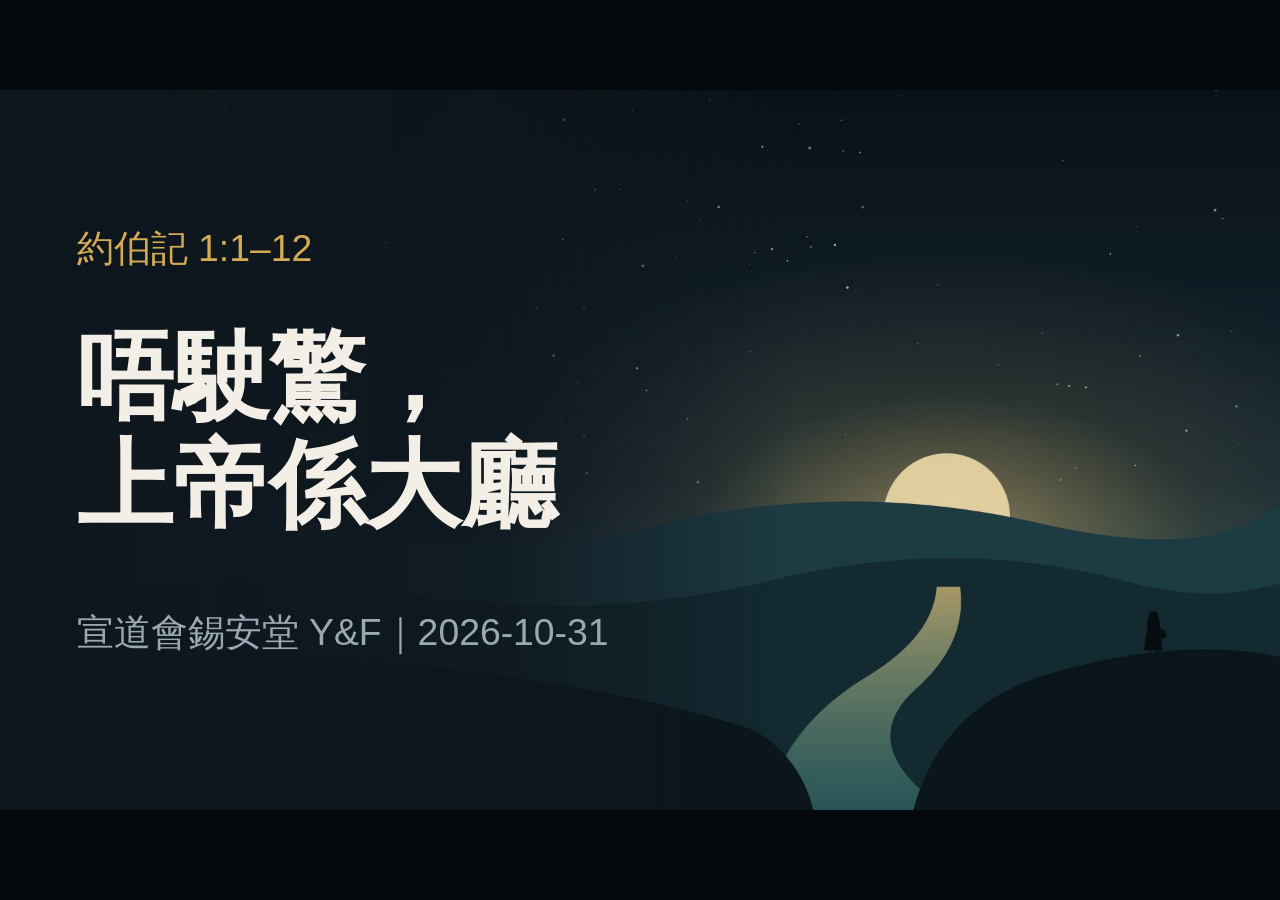
==== index.html @ 27a89aaa "Publish static sermon site for GitHub Pages. Add the sermon deck (index, presenter, assets, and .noj" ====
<!doctype html>
<html lang="zh-HK">
<head>
<meta charset="utf-8">
<meta name="viewport" content="width=device-width,initial-scale=1,viewport-fit=cover">
<meta name="theme-color" content="#0E161D">
<title>唔駛驚，上帝係大廳</title>
<meta name="description" content="約伯記 1:1–12｜宣道會錫安堂 Y&amp;F｜2026-10-31">
<meta property="og:title" content="唔駛驚，上帝係大廳">
<meta property="og:description" content="約伯記 1:1–12｜宣道會錫安堂 Y&amp;F｜2026-10-31">
<meta property="og:type" content="website">
<link rel="stylesheet" href="assets/deck.css">
<style>:root{--font-cjk:"Microsoft JhengHei","微軟正黑體","PingFang TC","Noto Sans TC","Noto Sans CJK TC","Source Han Sans TC",sans-serif;--font-num:Cambria,Georgia,"Caladea","Times New Roman","Microsoft JhengHei","微軟正黑體","PingFang TC","Noto Sans TC","Noto Sans CJK TC","Source Han Sans TC",sans-serif;--navstep:calc(var(--u) * 232.5)}</style>
<noscript><style>body{overflow:auto}.viewport{position:static;display:block}.stage{height:auto}.slide{position:relative;opacity:1;visibility:visible;height:calc(1080 * var(--u))}.rise,.step{opacity:1;transform:none}</style></noscript>
</head>
<body class="trad">
<svg width="0" height="0" style="position:absolute" aria-hidden="true"><defs>
<linearGradient id="lgrad" x1="0" y1="0" x2="0" y2="1"><stop offset="0" stop-color="#D4AA55" stop-opacity=".32"/><stop offset="1" stop-color="#D4AA55" stop-opacity="0"/></linearGradient>
<symbol id="i-account-heart" viewBox="0 0 24 24"><path d="M15,14C12.3,14 7,15.3 7,18V20H23V18C23,15.3 17.7,14 15,14M15,12A4,4 0 0,0 19,8A4,4 0 0,0 15,4A4,4 0 0,0 11,8A4,4 0 0,0 15,12M5,15L4.4,14.5C2.4,12.6 1,11.4 1,9.9C1,8.7 2,7.7 3.2,7.7C3.9,7.7 4.6,8 5,8.5C5.4,8 6.1,7.7 6.8,7.7C8,7.7 9,8.6 9,9.9C9,11.4 7.6,12.6 5.6,14.5L5,15Z"/></symbol><symbol id="i-arrow-collapse-down" viewBox="0 0 24 24"><path d="M19.92,12.08L12,20L4.08,12.08L5.5,10.67L11,16.17V2H13V16.17L18.5,10.66L19.92,12.08M12,20H2V22H22V20H12Z"/></symbol><symbol id="i-book-open-variant" viewBox="0 0 24 24"><path d="M12 21.5C10.65 20.65 8.2 20 6.5 20C4.85 20 3.15 20.3 1.75 21.05C1.65 21.1 1.6 21.1 1.5 21.1C1.25 21.1 1 20.85 1 20.6V6C1.6 5.55 2.25 5.25 3 5C4.11 4.65 5.33 4.5 6.5 4.5C8.45 4.5 10.55 4.9 12 6C13.45 4.9 15.55 4.5 17.5 4.5C18.67 4.5 19.89 4.65 21 5C21.75 5.25 22.4 5.55 23 6V20.6C23 20.85 22.75 21.1 22.5 21.1C22.4 21.1 22.35 21.1 22.25 21.05C20.85 20.3 19.15 20 17.5 20C15.8 20 13.35 20.65 12 21.5M12 8V19.5C13.35 18.65 15.8 18 17.5 18C18.7 18 19.9 18.15 21 18.5V7C19.9 6.65 18.7 6.5 17.5 6.5C15.8 6.5 13.35 7.15 12 8M13 11.5C14.11 10.82 15.6 10.5 17.5 10.5C18.41 10.5 19.26 10.59 20 10.78V9.23C19.13 9.08 18.29 9 17.5 9C15.73 9 14.23 9.28 13 9.84V11.5M17.5 11.67C15.79 11.67 14.29 11.93 13 12.46V14.15C14.11 13.5 15.6 13.16 17.5 13.16C18.54 13.16 19.38 13.24 20 13.4V11.9C19.13 11.74 18.29 11.67 17.5 11.67M20 14.57C19.13 14.41 18.29 14.33 17.5 14.33C15.67 14.33 14.17 14.6 13 15.13V16.82C14.11 16.16 15.6 15.83 17.5 15.83C18.54 15.83 19.38 15.91 20 16.07V14.57Z"/></symbol><symbol id="i-border-vertical" viewBox="0 0 24 24"><path d="M15,13H17V11H15M15,21H17V19H15M15,5H17V3H15M19,9H21V7H19M19,5H21V3H19M19,13H21V11H19M19,21H21V19H19M11,21H13V3H11M19,17H21V15H19M7,5H9V3H7M3,17H5V15H3M3,21H5V19H3M3,13H5V11H3M7,13H9V11H7M7,21H9V19H7M3,5H5V3H3M3,9H5V7H3V9Z"/></symbol><symbol id="i-cancel" viewBox="0 0 24 24"><path d="M12 2C17.5 2 22 6.5 22 12S17.5 22 12 22 2 17.5 2 12 6.5 2 12 2M12 4C10.1 4 8.4 4.6 7.1 5.7L18.3 16.9C19.3 15.5 20 13.8 20 12C20 7.6 16.4 4 12 4M16.9 18.3L5.7 7.1C4.6 8.4 4 10.1 4 12C4 16.4 7.6 20 12 20C13.9 20 15.6 19.4 16.9 18.3Z"/></symbol><symbol id="i-check-circle" viewBox="0 0 24 24"><path d="M12 2C6.5 2 2 6.5 2 12S6.5 22 12 22 22 17.5 22 12 17.5 2 12 2M10 17L5 12L6.41 10.59L10 14.17L17.59 6.58L19 8L10 17Z"/></symbol><symbol id="i-church" viewBox="0 0 24 24"><path d="M18 12.22V9L13 6.5V5H15V3H13V1H11V3H9V5H11V6.5L6 9V12.22L2 14V22H10V19C10 17.9 10.9 17 12 17S14 17.9 14 19V22H22V14L18 12.22M12 13.5C11.17 13.5 10.5 12.83 10.5 12S11.17 10.5 12 10.5 13.5 11.17 13.5 12 12.83 13.5 12 13.5Z"/></symbol><symbol id="i-close-circle" viewBox="0 0 24 24"><path d="M12,2C17.53,2 22,6.47 22,12C22,17.53 17.53,22 12,22C6.47,22 2,17.53 2,12C2,6.47 6.47,2 12,2M15.59,7L12,10.59L8.41,7L7,8.41L10.59,12L7,15.59L8.41,17L12,13.41L15.59,17L17,15.59L13.41,12L17,8.41L15.59,7Z"/></symbol><symbol id="i-crown" viewBox="0 0 24 24"><path d="M5 16L3 5L8.5 10L12 4L15.5 10L21 5L19 16H5M19 19C19 19.6 18.6 20 18 20H6C5.4 20 5 19.6 5 19V18H19V19Z"/></symbol><symbol id="i-crystal-ball" viewBox="0 0 24 24"><path d="M9.38,8.38L11.5,9.34L13.62,8.38L12.66,10.5L13.62,12.62L11.5,11.66L9.38,12.62L10.34,10.5L9.38,8.38M16.5,2.5L17.59,5.41L20.5,6.5L17.59,7.59L16.5,10.5L15.41,7.59L12.5,6.5L15.41,5.41L16.5,2.5M6,19H7V18A1,1 0 0,1 8,17H8.26C6,15.7 4.5,13.28 4.5,10.5A7.5,7.5 0 0,1 12,3C13.05,3 14.05,3.22 14.96,3.61L14.59,4.59L13.17,5.12C12.79,5.04 12.4,5 12,5A5.5,5.5 0 0,0 6.5,10.5A5.5,5.5 0 0,0 12,16C14.91,16 17.3,13.73 17.5,10.87L18.41,8.41L19.12,8.14C19.37,8.88 19.5,9.68 19.5,10.5C19.5,13.28 18,15.7 15.74,17H16A1,1 0 0,1 17,18V19H18A2,2 0 0,1 20,21V22H4V21A2,2 0 0,1 6,19Z"/></symbol><symbol id="i-door-open" viewBox="0 0 24 24"><path d="M12,3C10.89,3 10,3.89 10,5H3V19H2V21H22V19H21V5C21,3.89 20.11,3 19,3H12M12,5H19V19H12V5M5,11H7V13H5V11Z"/></symbol><symbol id="i-doorbell" viewBox="0 0 24 24"><path d="M12 10C10.9 10 10 10.9 10 12S10.9 14 12 14 14 13.1 14 12 13.1 10 12 10M16 2H8C6.9 2 6 2.9 6 4V20C6 21.1 6.9 22 8 22H16C17.1 22 18 21.1 18 20V4C18 2.9 17.1 2 16 2M16 20H8V4H16V20Z"/></symbol><symbol id="i-earth" viewBox="0 0 24 24"><path d="M17.9,17.39C17.64,16.59 16.89,16 16,16H15V13A1,1 0 0,0 14,12H8V10H10A1,1 0 0,0 11,9V7H13A2,2 0 0,0 15,5V4.59C17.93,5.77 20,8.64 20,12C20,14.08 19.2,15.97 17.9,17.39M11,19.93C7.05,19.44 4,16.08 4,12C4,11.38 4.08,10.78 4.21,10.21L9,15V16A2,2 0 0,0 11,18M12,2A10,10 0 0,0 2,12A10,10 0 0,0 12,22A10,10 0 0,0 22,12A10,10 0 0,0 12,2Z"/></symbol><symbol id="i-emoticon-angry-outline" viewBox="0 0 24 24"><path d="M12,2A10,10 0 0,0 2,12A10,10 0 0,0 12,22A10,10 0 0,0 22,12A10,10 0 0,0 12,2M12,20A8,8 0 0,1 4,12A8,8 0 0,1 12,4A8,8 0 0,1 20,12A8,8 0 0,1 12,20M12,14C13.75,14 15.29,14.72 16.19,15.81L14.77,17.23C14.32,16.5 13.25,16 12,16C10.75,16 9.68,16.5 9.23,17.23L7.81,15.81C8.71,14.72 10.25,14 12,14M10,9.5C10,10.3 9.3,11 8.5,11C7.7,11 7,10.3 7,9.5V8L10,9.5M17,9.5C17,10.3 16.3,11 15.5,11C14.7,11 14,10.3 14,9.5L17,8V9.5"/></symbol><symbol id="i-fence" viewBox="0 0 24 24"><path d="M9 9V11H7V9H5V11H3V9H1V21H3V19H5V21H7V19H9V21H11V19H13V21H15V19H17V21H19V19H21V21H23V9H21V11H19V9H17V11H15V9H13V11H11V9H9M3 13H5V17H3V13M7 13H9V17H7V13M11 13H13V17H11V13M15 13H17V17H15V13M19 13H21V17H19V13Z"/></symbol><symbol id="i-fire" viewBox="0 0 24 24"><path d="M17.66 11.2C17.43 10.9 17.15 10.64 16.89 10.38C16.22 9.78 15.46 9.35 14.82 8.72C13.33 7.26 13 4.85 13.95 3C13 3.23 12.17 3.75 11.46 4.32C8.87 6.4 7.85 10.07 9.07 13.22C9.11 13.32 9.15 13.42 9.15 13.55C9.15 13.77 9 13.97 8.8 14.05C8.57 14.15 8.33 14.09 8.14 13.93C8.08 13.88 8.04 13.83 8 13.76C6.87 12.33 6.69 10.28 7.45 8.64C5.78 10 4.87 12.3 5 14.47C5.06 14.97 5.12 15.47 5.29 15.97C5.43 16.57 5.7 17.17 6 17.7C7.08 19.43 8.95 20.67 10.96 20.92C13.1 21.19 15.39 20.8 17.03 19.32C18.86 17.66 19.5 15 18.56 12.72L18.43 12.46C18.22 12 17.66 11.2 17.66 11.2M14.5 17.5C14.22 17.74 13.76 18 13.4 18.1C12.28 18.5 11.16 17.94 10.5 17.28C11.69 17 12.4 16.12 12.61 15.23C12.78 14.43 12.46 13.77 12.33 13C12.21 12.26 12.23 11.63 12.5 10.94C12.69 11.32 12.89 11.7 13.13 12C13.9 13 15.11 13.44 15.37 14.8C15.41 14.94 15.43 15.08 15.43 15.23C15.46 16.05 15.1 16.95 14.5 17.5H14.5Z"/></symbol><symbol id="i-gavel" viewBox="0 0 24 24"><path d="M2.3,20.28L11.9,10.68L10.5,9.26L9.78,9.97C9.39,10.36 8.76,10.36 8.37,9.97L7.66,9.26C7.27,8.87 7.27,8.24 7.66,7.85L13.32,2.19C13.71,1.8 14.34,1.8 14.73,2.19L15.44,2.9C15.83,3.29 15.83,3.92 15.44,4.31L14.73,5L16.15,6.43C16.54,6.04 17.17,6.04 17.56,6.43C17.95,6.82 17.95,7.46 17.56,7.85L18.97,9.26L19.68,8.55C20.07,8.16 20.71,8.16 21.1,8.55L21.8,9.26C22.19,9.65 22.19,10.29 21.8,10.68L16.15,16.33C15.76,16.72 15.12,16.72 14.73,16.33L14.03,15.63C13.63,15.24 13.63,14.6 14.03,14.21L14.73,13.5L13.32,12.09L3.71,21.7C3.32,22.09 2.69,22.09 2.3,21.7C1.91,21.31 1.91,20.67 2.3,20.28M20,19A2,2 0 0,1 22,21V22H12V21A2,2 0 0,1 14,19H20Z"/></symbol><symbol id="i-glass-wine" viewBox="0 0 24 24"><path d="M15.5,21.27L14.66,21.18C13.9,21.11 13.25,20.6 13,19.87C12.47,17.91 12.47,15.83 13,13.87C15.32,13.4 17,11.37 17,9C17,7 15,2 15,2H9C9,2 7,7 7,9C7,11.38 8.67,13.42 11,13.9C11.53,15.86 11.53,17.94 11,19.9C10.76,20.62 10.12,21.13 9.37,21.21L8.5,21.3C8.5,21.3 8,21.28 8,22H16C16,21.28 15.5,21.27 15.5,21.27M9.44,7L10.44,4H13.56L14.56,7H9.44Z"/></symbol><symbol id="i-hand-back-left-off" viewBox="0 0 24 24"><path d="M22.11 21.46L2.39 1.73L1.11 3L3.21 5.1C3.09 5.29 3 5.5 3 5.75V16C3 20.42 6.58 24 11 24C13.93 24 16.58 22.39 17.97 19.86L20.84 22.73L22.11 21.46M5.5 12V7.39L6.5 8.39V12H5.5M10 12H9V10.89L10 11.89V12M16 12.8L13.5 10.3V3.25C13.5 2.56 14.06 2 14.75 2S16 2.56 16 3.25V12.8M19.5 16.28L17.16 13.96L18.16 11.47C18.38 10.92 18.84 10.5 19.4 10.31L20.19 10.05C21 9.79 21.74 10.58 21.43 11.37L19.5 16.28M9 5.8L6.5 3.3V2.75C6.5 2.06 7.06 1.5 7.75 1.5S9 2.06 9 2.75V5.8M12.5 9.3L10 6.8V1.25C10 .56 10.56 0 11.25 0S12.5 .56 12.5 1.25V9.3Z"/></symbol><symbol id="i-head-heart" viewBox="0 0 24 24"><path d="M13 3C9.23 3 6.19 5.95 6 9.66L4.08 12.19C3.84 12.5 4.08 13 4.5 13H6V16C6 17.11 6.89 18 8 18H9V21H16V16.31C18.37 15.19 20 12.8 20 10C20 6.14 16.88 3 13 3M17 8.83C17 10.37 15.64 11.6 13.58 13.47L13 14L12.42 13.47C10.36 11.6 9 10.37 9 8.83C9 7.63 9.96 6.64 11.16 6.63H11.2C11.89 6.63 12.55 6.94 13 7.46C13.45 6.94 14.11 6.63 14.8 6.63C16 6.62 17 7.59 17 8.79V8.83Z"/></symbol><symbol id="i-heart-broken" viewBox="0 0 24 24"><path d="M12,21.35L10.55,20.03C5.4,15.36 2,12.27 2,8.5C2,5.41 4.42,3 7.5,3C8.17,3 8.82,3.12 9.44,3.33L13,9.35L9,14.35L12,21.35V21.35M16.5,3C19.58,3 22,5.41 22,8.5C22,12.27 18.6,15.36 13.45,20.03L12,21.35L11,14.35L15.5,9.35L12.85,4.27C13.87,3.47 15.17,3 16.5,3Z"/></symbol><symbol id="i-heart-pulse" viewBox="0 0 24 24"><path d="M7.5,4A5.5,5.5 0 0,0 2,9.5C2,10 2.09,10.5 2.22,11H6.3L7.57,7.63C7.87,6.83 9.05,6.75 9.43,7.63L11.5,13L12.09,11.58C12.22,11.25 12.57,11 13,11H21.78C21.91,10.5 22,10 22,9.5A5.5,5.5 0 0,0 16.5,4C14.64,4 13,4.93 12,6.34C11,4.93 9.36,4 7.5,4V4M3,12.5A1,1 0 0,0 2,13.5A1,1 0 0,0 3,14.5H5.44L11,20C12,20.9 12,20.9 13,20L18.56,14.5H21A1,1 0 0,0 22,13.5A1,1 0 0,0 21,12.5H13.4L12.47,14.8C12.07,15.81 10.92,15.67 10.55,14.83L8.5,9.5L7.54,11.83C7.39,12.21 7.05,12.5 6.6,12.5H3Z"/></symbol><symbol id="i-history" viewBox="0 0 24 24"><path d="M13.5,8H12V13L16.28,15.54L17,14.33L13.5,12.25V8M13,3A9,9 0 0,0 4,12H1L4.96,16.03L9,12H6A7,7 0 0,1 13,5A7,7 0 0,1 20,12A7,7 0 0,1 13,19C11.07,19 9.32,18.21 8.06,16.94L6.64,18.36C8.27,20 10.5,21 13,21A9,9 0 0,0 22,12A9,9 0 0,0 13,3"/></symbol><symbol id="i-home-lock" viewBox="0 0 24 24"><path d="M12,3L2,12H5V20H19V12H22L12,3M12,9A3,3 0 0,1 15,12V13H16V17H8V13H9V12A3,3 0 0,1 12,9M12,11A1,1 0 0,0 11,12V13H13V12C13,11.5 12.6,11 12,11Z"/></symbol><symbol id="i-link-variant-off" viewBox="0 0 24 24"><path d="M2,5.27L3.28,4L20,20.72L18.73,22L13.9,17.17L11.29,19.78C9.34,21.73 6.17,21.73 4.22,19.78C2.27,17.83 2.27,14.66 4.22,12.71L5.71,11.22C5.7,12.04 5.83,12.86 6.11,13.65L5.64,14.12C4.46,15.29 4.46,17.19 5.64,18.36C6.81,19.54 8.71,19.54 9.88,18.36L12.5,15.76L10.88,14.15C10.87,14.39 10.77,14.64 10.59,14.83C10.2,15.22 9.56,15.22 9.17,14.83C8.12,13.77 7.63,12.37 7.72,11L2,5.27M12.71,4.22C14.66,2.27 17.83,2.27 19.78,4.22C21.73,6.17 21.73,9.34 19.78,11.29L18.29,12.78C18.3,11.96 18.17,11.14 17.89,10.36L18.36,9.88C19.54,8.71 19.54,6.81 18.36,5.64C17.19,4.46 15.29,4.46 14.12,5.64L10.79,8.97L9.38,7.55L12.71,4.22M13.41,9.17C13.8,8.78 14.44,8.78 14.83,9.17C16.2,10.54 16.61,12.5 16.06,14.23L14.28,12.46C14.23,11.78 13.94,11.11 13.41,10.59C13,10.2 13,9.56 13.41,9.17Z"/></symbol><symbol id="i-magnify" viewBox="0 0 24 24"><path d="M9.5,3A6.5,6.5 0 0,1 16,9.5C16,11.11 15.41,12.59 14.44,13.73L14.71,14H15.5L20.5,19L19,20.5L14,15.5V14.71L13.73,14.44C12.59,15.41 11.11,16 9.5,16A6.5,6.5 0 0,1 3,9.5A6.5,6.5 0 0,1 9.5,3M9.5,5C7,5 5,7 5,9.5C5,12 7,14 9.5,14C12,14 14,12 14,9.5C14,7 12,5 9.5,5Z"/></symbol><symbol id="i-numeric-1-circle" viewBox="0 0 24 24"><path d="M10,7V9H12V17H14V7H10M12,2A10,10 0 0,1 22,12A10,10 0 0,1 12,22A10,10 0 0,1 2,12A10,10 0 0,1 12,2Z"/></symbol><symbol id="i-numeric-2-circle" viewBox="0 0 24 24"><path d="M9,7V9H13V11H11A2,2 0 0,0 9,13V17H11L15,17V15H11V13H13A2,2 0 0,0 15,11V9A2,2 0 0,0 13,7H9M12,2A10,10 0 0,1 22,12A10,10 0 0,1 12,22A10,10 0 0,1 2,12A10,10 0 0,1 12,2Z"/></symbol><symbol id="i-numeric-3-circle" viewBox="0 0 24 24"><path d="M15,15V13.5A1.5,1.5 0 0,0 13.5,12A1.5,1.5 0 0,0 15,10.5V9C15,7.89 14.1,7 13,7H9V9H13V11H11V13H13V15H9V17H13A2,2 0 0,0 15,15M12,2A10,10 0 0,1 22,12A10,10 0 0,1 12,22A10,10 0 0,1 2,12A10,10 0 0,1 12,2Z"/></symbol><symbol id="i-numeric-4-circle" viewBox="0 0 24 24"><path d="M9,7V13H13V17H15V7H13V11H11V7H9M12,2A10,10 0 0,1 22,12A10,10 0 0,1 12,22A10,10 0 0,1 2,12A10,10 0 0,1 12,2Z"/></symbol><symbol id="i-scale-balance" viewBox="0 0 24 24"><path d="M12,3C10.73,3 9.6,3.8 9.18,5H3V7H4.95L2,14C1.53,16 3,17 5.5,17C8,17 9.56,16 9,14L6.05,7H9.17C9.5,7.85 10.15,8.5 11,8.83V20H2V22H22V20H13V8.82C13.85,8.5 14.5,7.85 14.82,7H17.95L15,14C14.53,16 16,17 18.5,17C21,17 22.56,16 22,14L19.05,7H21V5H14.83C14.4,3.8 13.27,3 12,3M12,5A1,1 0 0,1 13,6A1,1 0 0,1 12,7A1,1 0 0,1 11,6A1,1 0 0,1 12,5M5.5,10.25L7,14H4L5.5,10.25M18.5,10.25L20,14H17L18.5,10.25Z"/></symbol><symbol id="i-share-off" viewBox="0 0 24 24"><path d="M20.8 22.7L15.6 17.5L14 19V15.9L13.1 14.9C8.6 15.2 5.4 16.8 3 20.1C3.58 16.31 5.72 12.94 8.9 10.8L1.1 3L2.4 1.7L22.1 21.5M18.1 14.9L21 12L14 5V9L12.5 9.3"/></symbol><symbol id="i-shield-account" viewBox="0 0 24 24"><path d="M12,1L3,5V11C3,16.55 6.84,21.74 12,23C17.16,21.74 21,16.55 21,11V5L12,1M12,5A3,3 0 0,1 15,8A3,3 0 0,1 12,11A3,3 0 0,1 9,8A3,3 0 0,1 12,5M17.13,17C15.92,18.85 14.11,20.24 12,20.92C9.89,20.24 8.08,18.85 6.87,17C6.53,16.5 6.24,16 6,15.47C6,13.82 8.71,12.47 12,12.47C15.29,12.47 18,13.79 18,15.47C17.76,16 17.47,16.5 17.13,17Z"/></symbol><symbol id="i-shield-half-full" viewBox="0 0 24 24"><path d="M21,11C21,16.55 17.16,21.74 12,23C6.84,21.74 3,16.55 3,11V5L12,1L21,5V11M12,21C15.75,20 19,15.54 19,11.22V6.3L12,3.18V21Z"/></symbol><symbol id="i-sofa" viewBox="0 0 24 24"><path d="M12.5 7C12.5 5.89 13.39 5 14.5 5H18C19.1 5 20 5.9 20 7V9.16C18.84 9.57 18 10.67 18 11.97V14H12.5V7M6 11.96V14H11.5V7C11.5 5.89 10.61 5 9.5 5H6C4.9 5 4 5.9 4 7V9.15C5.16 9.56 6 10.67 6 11.96M20.66 10.03C19.68 10.19 19 11.12 19 12.12V15H5V12C5 10.9 4.11 10 3 10S1 10.9 1 12V17C1 18.1 1.9 19 3 19V21H5V19H19V21H21V19C22.1 19 23 18.1 23 17V12C23 10.79 21.91 9.82 20.66 10.03Z"/></symbol><symbol id="i-storefront" viewBox="0 0 24 24"><path d="M5.06 3C4.63 3 4.22 3.14 3.84 3.42C3.46 3.7 3.24 4.06 3.14 4.5L2.11 8.91C1.86 10 2.06 10.92 2.69 11.73C2.81 11.85 2.93 11.97 3.04 12.07C3.63 12.64 4.28 13 5.22 13C6.16 13 6.91 12.59 7.47 12.05C8.1 12.67 8.86 13 9.8 13C10.64 13 11.44 12.63 12 12.07C12.68 12.7 13.45 13 14.3 13C15.17 13 15.91 12.67 16.54 12.05C17.11 12.62 17.86 13 18.81 13C19.76 13 20.43 12.65 21 12.06C21.09 11.97 21.18 11.87 21.28 11.77C21.94 10.95 22.14 10 21.89 8.91L20.86 4.5C20.73 4.06 20.5 3.7 20.13 3.42C19.77 3.14 19.38 3 18.94 3M18.89 4.97L19.97 9.38C20.06 9.81 19.97 10.2 19.69 10.55C19.44 10.86 19.13 11 18.75 11C18.44 11 18.17 10.9 17.95 10.66C17.73 10.43 17.61 10.16 17.58 9.84L16.97 5M5.06 5H7.03L6.42 9.84C6.3 10.63 5.91 11 5.25 11C4.84 11 4.53 10.86 4.31 10.55C4.03 10.2 3.94 9.81 4.03 9.38M9.05 5H11V9.7C11 10.05 10.89 10.35 10.64 10.62C10.39 10.88 10.08 11 9.7 11C9.36 11 9.07 10.88 8.84 10.59C8.61 10.3 8.5 10 8.5 9.66V9.5M13 5H14.95L15.5 9.5C15.58 9.92 15.5 10.27 15.21 10.57C14.95 10.87 14.61 11 14.2 11C13.89 11 13.61 10.88 13.36 10.62C13.11 10.35 13 10.05 13 9.7M3 14.03V19C3 20.11 3.89 21 5 21C9.67 21 14.33 21 19 21C20.1 21 21 20.11 21 19V14.05C20.45 14.63 19.75 14.96 19 15C18 15.03 17.25 14.74 16.54 14.05C15.94 14.65 15.14 15 14.3 15C13.4 15 12.6 14.64 12 14.07C11.43 14.64 10.65 15 9.78 15C8.87 15 8.07 14.65 7.47 14.05C6.89 14.64 6.1 15 5.23 15C4.33 15 3.66 14.65 3 14.03Z"/></symbol><symbol id="i-timer-sand" viewBox="0 0 24 24"><path d="M6,2H18V8H18V8L14,12L18,16V16H18V22H6V16H6V16L10,12L6,8V8H6V2M16,16.5L12,12.5L8,16.5V20H16V16.5M12,11.5L16,7.5V4H8V7.5L12,11.5M10,6H14V6.75L12,8.75L10,6.75V6Z"/></symbol><symbol id="i-view-grid" viewBox="0 0 24 24"><path d="M3,11H11V3H3M3,21H11V13H3M13,21H21V13H13M13,3V11H21V3"/></symbol>
</defs></svg>
<div class="viewport">
<main class="stage" aria-live="polite">
<section class="slide t-cover has-bg" id="s1" data-section="" data-nav="0" data-page="0" aria-label="1" style="background-image:url(assets/bg/cover_moonroad.jpg)"><div class="bgimg"></div><div class="inner"><div class="kicker rise" style="--d:0">約伯記 1:1–12</div><h1 class="ctitle rise" style="--d:1"><span>唔駛驚，<br>上帝係大廳</span></h1><div class="csub rise" style="--d:3">宣道會錫安堂 Y&amp;F｜2026-10-31</div></div><div class="flowpage">1</div></section>
<section class="slide t-media_qr" id="s2" data-section="0" data-nav="1" data-page="1" aria-label="2"><div class="inner"><div class="label rise" style="--d:0">引言</div><div class="mphoto circle rise" style="--d:1"><div class="mframe"><img src="assets/media/cheng_portrait.jpg" alt="程子信牧師"></div></div><div class="mname rise" style="--d:2">程子信牧師</div><div class="mrole rise" style="--d:3">堂主任</div><div class="mcard card rise" style="--d:2"><div class="mtitle">「萬聖節你驚唔驚？」</div><div class="mqr"><svg class="qrsvg" viewBox="0 0 41 41" shape-rendering="crispEdges" role="img" aria-label="QR code: https://www.youtube.com/watch?v=qJzeZQYDyWs"><rect width="41" height="41" fill="#FFFFFF"/><path fill="#0E161D" d="M4 4h1v1h-1zM5 4h1v1h-1zM6 4h1v1h-1zM7 4h1v1h-1zM8 4h1v1h-1zM9 4h1v1h-1zM10 4h1v1h-1zM15 4h1v1h-1zM16 4h1v1h-1zM18 4h1v1h-1zM22 4h1v1h-1zM23 4h1v1h-1zM24 4h1v1h-1zM25 4h1v1h-1zM27 4h1v1h-1zM30 4h1v1h-1zM31 4h1v1h-1zM32 4h1v1h-1zM33 4h1v1h-1zM34 4h1v1h-1zM35 4h1v1h-1zM36 4h1v1h-1zM4 5h1v1h-1zM10 5h1v1h-1zM15 5h1v1h-1zM16 5h1v1h-1zM19 5h1v1h-1zM22 5h1v1h-1zM24 5h1v1h-1zM25 5h1v1h-1zM30 5h1v1h-1zM36 5h1v1h-1zM4 6h1v1h-1zM6 6h1v1h-1zM7 6h1v1h-1zM8 6h1v1h-1zM10 6h1v1h-1zM12 6h1v1h-1zM13 6h1v1h-1zM14 6h1v1h-1zM15 6h1v1h-1zM18 6h1v1h-1zM19 6h1v1h-1zM23 6h1v1h-1zM25 6h1v1h-1zM26 6h1v1h-1zM28 6h1v1h-1zM30 6h1v1h-1zM32 6h1v1h-1zM33 6h1v1h-1zM34 6h1v1h-1zM36 6h1v1h-1zM4 7h1v1h-1zM6 7h1v1h-1zM7 7h1v1h-1zM8 7h1v1h-1zM10 7h1v1h-1zM12 7h1v1h-1zM13 7h1v1h-1zM22 7h1v1h-1zM25 7h1v1h-1zM27 7h1v1h-1zM28 7h1v1h-1zM30 7h1v1h-1zM32 7h1v1h-1zM33 7h1v1h-1zM34 7h1v1h-1zM36 7h1v1h-1zM4 8h1v1h-1zM6 8h1v1h-1zM7 8h1v1h-1zM8 8h1v1h-1zM10 8h1v1h-1zM12 8h1v1h-1zM14 8h1v1h-1zM17 8h1v1h-1zM18 8h1v1h-1zM19 8h1v1h-1zM20 8h1v1h-1zM21 8h1v1h-1zM24 8h1v1h-1zM26 8h1v1h-1zM30 8h1v1h-1zM32 8h1v1h-1zM33 8h1v1h-1zM34 8h1v1h-1zM36 8h1v1h-1zM4 9h1v1h-1zM10 9h1v1h-1zM12 9h1v1h-1zM14 9h1v1h-1zM15 9h1v1h-1zM17 9h1v1h-1zM18 9h1v1h-1zM21 9h1v1h-1zM23 9h1v1h-1zM26 9h1v1h-1zM27 9h1v1h-1zM28 9h1v1h-1zM30 9h1v1h-1zM36 9h1v1h-1zM4 10h1v1h-1zM5 10h1v1h-1zM6 10h1v1h-1zM7 10h1v1h-1zM8 10h1v1h-1zM9 10h1v1h-1zM10 10h1v1h-1zM12 10h1v1h-1zM14 10h1v1h-1zM16 10h1v1h-1zM18 10h1v1h-1zM20 10h1v1h-1zM22 10h1v1h-1zM24 10h1v1h-1zM26 10h1v1h-1zM28 10h1v1h-1zM30 10h1v1h-1zM31 10h1v1h-1zM32 10h1v1h-1zM33 10h1v1h-1zM34 10h1v1h-1zM35 10h1v1h-1zM36 10h1v1h-1zM12 11h1v1h-1zM14 11h1v1h-1zM15 11h1v1h-1zM16 11h1v1h-1zM18 11h1v1h-1zM20 11h1v1h-1zM23 11h1v1h-1zM24 11h1v1h-1zM25 11h1v1h-1zM26 11h1v1h-1zM27 11h1v1h-1zM4 12h1v1h-1zM6 12h1v1h-1zM7 12h1v1h-1zM8 12h1v1h-1zM9 12h1v1h-1zM10 12h1v1h-1zM13 12h1v1h-1zM14 12h1v1h-1zM15 12h1v1h-1zM16 12h1v1h-1zM17 12h1v1h-1zM18 12h1v1h-1zM21 12h1v1h-1zM23 12h1v1h-1zM26 12h1v1h-1zM27 12h1v1h-1zM30 12h1v1h-1zM31 12h1v1h-1zM32 12h1v1h-1zM33 12h1v1h-1zM34 12h1v1h-1zM6 13h1v1h-1zM7 13h1v1h-1zM8 13h1v1h-1zM9 13h1v1h-1zM12 13h1v1h-1zM13 13h1v1h-1zM14 13h1v1h-1zM15 13h1v1h-1zM17 13h1v1h-1zM18 13h1v1h-1zM20 13h1v1h-1zM21 13h1v1h-1zM22 13h1v1h-1zM23 13h1v1h-1zM24 13h1v1h-1zM26 13h1v1h-1zM27 13h1v1h-1zM30 13h1v1h-1zM31 13h1v1h-1zM33 13h1v1h-1zM34 13h1v1h-1zM5 14h1v1h-1zM6 14h1v1h-1zM9 14h1v1h-1zM10 14h1v1h-1zM11 14h1v1h-1zM12 14h1v1h-1zM13 14h1v1h-1zM14 14h1v1h-1zM15 14h1v1h-1zM16 14h1v1h-1zM17 14h1v1h-1zM18 14h1v1h-1zM19 14h1v1h-1zM20 14h1v1h-1zM21 14h1v1h-1zM26 14h1v1h-1zM28 14h1v1h-1zM30 14h1v1h-1zM32 14h1v1h-1zM34 14h1v1h-1zM35 14h1v1h-1zM4 15h1v1h-1zM6 15h1v1h-1zM9 15h1v1h-1zM11 15h1v1h-1zM14 15h1v1h-1zM15 15h1v1h-1zM17 15h1v1h-1zM21 15h1v1h-1zM22 15h1v1h-1zM23 15h1v1h-1zM24 15h1v1h-1zM27 15h1v1h-1zM29 15h1v1h-1zM32 15h1v1h-1zM33 15h1v1h-1zM34 15h1v1h-1zM35 15h1v1h-1zM4 16h1v1h-1zM7 16h1v1h-1zM8 16h1v1h-1zM10 16h1v1h-1zM11 16h1v1h-1zM13 16h1v1h-1zM14 16h1v1h-1zM18 16h1v1h-1zM19 16h1v1h-1zM20 16h1v1h-1zM23 16h1v1h-1zM24 16h1v1h-1zM25 16h1v1h-1zM26 16h1v1h-1zM27 16h1v1h-1zM28 16h1v1h-1zM29 16h1v1h-1zM33 16h1v1h-1zM4 17h1v1h-1zM5 17h1v1h-1zM6 17h1v1h-1zM7 17h1v1h-1zM8 17h1v1h-1zM9 17h1v1h-1zM13 17h1v1h-1zM14 17h1v1h-1zM16 17h1v1h-1zM17 17h1v1h-1zM19 17h1v1h-1zM21 17h1v1h-1zM22 17h1v1h-1zM25 17h1v1h-1zM28 17h1v1h-1zM35 17h1v1h-1zM36 17h1v1h-1zM4 18h1v1h-1zM7 18h1v1h-1zM10 18h1v1h-1zM12 18h1v1h-1zM16 18h1v1h-1zM18 18h1v1h-1zM19 18h1v1h-1zM20 18h1v1h-1zM24 18h1v1h-1zM25 18h1v1h-1zM26 18h1v1h-1zM29 18h1v1h-1zM30 18h1v1h-1zM35 18h1v1h-1zM5 19h1v1h-1zM9 19h1v1h-1zM11 19h1v1h-1zM15 19h1v1h-1zM17 19h1v1h-1zM18 19h1v1h-1zM19 19h1v1h-1zM25 19h1v1h-1zM26 19h1v1h-1zM27 19h1v1h-1zM28 19h1v1h-1zM29 19h1v1h-1zM30 19h1v1h-1zM31 19h1v1h-1zM33 19h1v1h-1zM34 19h1v1h-1zM4 20h1v1h-1zM6 20h1v1h-1zM8 20h1v1h-1zM9 20h1v1h-1zM10 20h1v1h-1zM11 20h1v1h-1zM16 20h1v1h-1zM17 20h1v1h-1zM18 20h1v1h-1zM19 20h1v1h-1zM21 20h1v1h-1zM22 20h1v1h-1zM26 20h1v1h-1zM28 20h1v1h-1zM29 20h1v1h-1zM31 20h1v1h-1zM32 20h1v1h-1zM33 20h1v1h-1zM36 20h1v1h-1zM6 21h1v1h-1zM7 21h1v1h-1zM9 21h1v1h-1zM13 21h1v1h-1zM14 21h1v1h-1zM18 21h1v1h-1zM20 21h1v1h-1zM22 21h1v1h-1zM23 21h1v1h-1zM25 21h1v1h-1zM26 21h1v1h-1zM27 21h1v1h-1zM28 21h1v1h-1zM29 21h1v1h-1zM30 21h1v1h-1zM31 21h1v1h-1zM33 21h1v1h-1zM34 21h1v1h-1zM35 21h1v1h-1zM36 21h1v1h-1zM4 22h1v1h-1zM5 22h1v1h-1zM6 22h1v1h-1zM7 22h1v1h-1zM8 22h1v1h-1zM10 22h1v1h-1zM11 22h1v1h-1zM15 22h1v1h-1zM18 22h1v1h-1zM19 22h1v1h-1zM22 22h1v1h-1zM24 22h1v1h-1zM25 22h1v1h-1zM29 22h1v1h-1zM31 22h1v1h-1zM32 22h1v1h-1zM34 22h1v1h-1zM35 22h1v1h-1zM4 23h1v1h-1zM6 23h1v1h-1zM11 23h1v1h-1zM13 23h1v1h-1zM15 23h1v1h-1zM19 23h1v1h-1zM20 23h1v1h-1zM24 23h1v1h-1zM25 23h1v1h-1zM26 23h1v1h-1zM27 23h1v1h-1zM31 23h1v1h-1zM32 23h1v1h-1zM33 23h1v1h-1zM34 23h1v1h-1zM35 23h1v1h-1zM7 24h1v1h-1zM8 24h1v1h-1zM9 24h1v1h-1zM10 24h1v1h-1zM13 24h1v1h-1zM15 24h1v1h-1zM16 24h1v1h-1zM17 24h1v1h-1zM19 24h1v1h-1zM22 24h1v1h-1zM25 24h1v1h-1zM29 24h1v1h-1zM33 24h1v1h-1zM35 24h1v1h-1zM36 24h1v1h-1zM4 25h1v1h-1zM5 25h1v1h-1zM6 25h1v1h-1zM9 25h1v1h-1zM11 25h1v1h-1zM12 25h1v1h-1zM13 25h1v1h-1zM17 25h1v1h-1zM19 25h1v1h-1zM20 25h1v1h-1zM21 25h1v1h-1zM24 25h1v1h-1zM25 25h1v1h-1zM26 25h1v1h-1zM27 25h1v1h-1zM29 25h1v1h-1zM30 25h1v1h-1zM36 25h1v1h-1zM4 26h1v1h-1zM6 26h1v1h-1zM10 26h1v1h-1zM12 26h1v1h-1zM14 26h1v1h-1zM15 26h1v1h-1zM16 26h1v1h-1zM18 26h1v1h-1zM21 26h1v1h-1zM23 26h1v1h-1zM25 26h1v1h-1zM26 26h1v1h-1zM29 26h1v1h-1zM31 26h1v1h-1zM32 26h1v1h-1zM35 26h1v1h-1zM4 27h1v1h-1zM11 27h1v1h-1zM15 27h1v1h-1zM17 27h1v1h-1zM20 27h1v1h-1zM23 27h1v1h-1zM24 27h1v1h-1zM25 27h1v1h-1zM27 27h1v1h-1zM29 27h1v1h-1zM30 27h1v1h-1zM31 27h1v1h-1zM32 27h1v1h-1zM33 27h1v1h-1zM34 27h1v1h-1zM35 27h1v1h-1zM36 27h1v1h-1zM4 28h1v1h-1zM6 28h1v1h-1zM7 28h1v1h-1zM8 28h1v1h-1zM10 28h1v1h-1zM12 28h1v1h-1zM13 28h1v1h-1zM14 28h1v1h-1zM15 28h1v1h-1zM20 28h1v1h-1zM21 28h1v1h-1zM23 28h1v1h-1zM26 28h1v1h-1zM28 28h1v1h-1zM29 28h1v1h-1zM30 28h1v1h-1zM31 28h1v1h-1zM32 28h1v1h-1zM36 28h1v1h-1zM12 29h1v1h-1zM14 29h1v1h-1zM15 29h1v1h-1zM20 29h1v1h-1zM21 29h1v1h-1zM23 29h1v1h-1zM24 29h1v1h-1zM26 29h1v1h-1zM27 29h1v1h-1zM28 29h1v1h-1zM32 29h1v1h-1zM34 29h1v1h-1zM35 29h1v1h-1zM36 29h1v1h-1zM4 30h1v1h-1zM5 30h1v1h-1zM6 30h1v1h-1zM7 30h1v1h-1zM8 30h1v1h-1zM9 30h1v1h-1zM10 30h1v1h-1zM13 30h1v1h-1zM14 30h1v1h-1zM15 30h1v1h-1zM16 30h1v1h-1zM19 30h1v1h-1zM20 30h1v1h-1zM21 30h1v1h-1zM26 30h1v1h-1zM27 30h1v1h-1zM28 30h1v1h-1zM30 30h1v1h-1zM32 30h1v1h-1zM34 30h1v1h-1zM4 31h1v1h-1zM10 31h1v1h-1zM12 31h1v1h-1zM13 31h1v1h-1zM14 31h1v1h-1zM16 31h1v1h-1zM17 31h1v1h-1zM19 31h1v1h-1zM21 31h1v1h-1zM22 31h1v1h-1zM23 31h1v1h-1zM27 31h1v1h-1zM28 31h1v1h-1zM32 31h1v1h-1zM33 31h1v1h-1zM34 31h1v1h-1zM36 31h1v1h-1zM4 32h1v1h-1zM6 32h1v1h-1zM7 32h1v1h-1zM8 32h1v1h-1zM10 32h1v1h-1zM12 32h1v1h-1zM13 32h1v1h-1zM15 32h1v1h-1zM16 32h1v1h-1zM17 32h1v1h-1zM18 32h1v1h-1zM19 32h1v1h-1zM20 32h1v1h-1zM24 32h1v1h-1zM25 32h1v1h-1zM26 32h1v1h-1zM28 32h1v1h-1zM29 32h1v1h-1zM30 32h1v1h-1zM31 32h1v1h-1zM32 32h1v1h-1zM33 32h1v1h-1zM35 32h1v1h-1zM4 33h1v1h-1zM6 33h1v1h-1zM7 33h1v1h-1zM8 33h1v1h-1zM10 33h1v1h-1zM12 33h1v1h-1zM14 33h1v1h-1zM16 33h1v1h-1zM18 33h1v1h-1zM19 33h1v1h-1zM22 33h1v1h-1zM25 33h1v1h-1zM27 33h1v1h-1zM29 33h1v1h-1zM32 33h1v1h-1zM33 33h1v1h-1zM34 33h1v1h-1zM36 33h1v1h-1zM4 34h1v1h-1zM6 34h1v1h-1zM7 34h1v1h-1zM8 34h1v1h-1zM10 34h1v1h-1zM12 34h1v1h-1zM13 34h1v1h-1zM14 34h1v1h-1zM15 34h1v1h-1zM18 34h1v1h-1zM19 34h1v1h-1zM20 34h1v1h-1zM21 34h1v1h-1zM24 34h1v1h-1zM25 34h1v1h-1zM26 34h1v1h-1zM27 34h1v1h-1zM28 34h1v1h-1zM29 34h1v1h-1zM30 34h1v1h-1zM31 34h1v1h-1zM33 34h1v1h-1zM34 34h1v1h-1zM4 35h1v1h-1zM10 35h1v1h-1zM14 35h1v1h-1zM15 35h1v1h-1zM17 35h1v1h-1zM19 35h1v1h-1zM25 35h1v1h-1zM26 35h1v1h-1zM27 35h1v1h-1zM28 35h1v1h-1zM30 35h1v1h-1zM32 35h1v1h-1zM33 35h1v1h-1zM34 35h1v1h-1zM4 36h1v1h-1zM5 36h1v1h-1zM6 36h1v1h-1zM7 36h1v1h-1zM8 36h1v1h-1zM9 36h1v1h-1zM10 36h1v1h-1zM12 36h1v1h-1zM13 36h1v1h-1zM14 36h1v1h-1zM17 36h1v1h-1zM18 36h1v1h-1zM19 36h1v1h-1zM21 36h1v1h-1zM26 36h1v1h-1zM27 36h1v1h-1zM28 36h1v1h-1zM29 36h1v1h-1zM31 36h1v1h-1zM33 36h1v1h-1zM34 36h1v1h-1zM35 36h1v1h-1z"/></svg></div><div class="mcap">掃描觀看影片</div><div class="murl">https://www.youtube.com/watch?v=qJzeZQYDyWs</div></div></div><div class="flowpage">2</div></section>
<section class="slide t-scripture_ref" id="s3" data-section="0" data-nav="1" data-page="1" aria-label="3"><div class="inner"><div class="label rise" style="--d:0">讀經</div><div class="disc rise" style="--d:1"><svg class="ico c-gold" viewBox="0 0 24 24" aria-hidden="true"><use href="#i-book-open-variant"/></svg></div><div class="book rise" style="--d:2">約伯記</div><div class="bigref rise" style="--d:3">1 : 1–12</div></div><div class="flowpage">3</div></section>
<section class="slide t-verse" id="s4" data-section="0" data-nav="1" data-page="1" aria-label="4"><div class="inner"><div class="label rise" style="--d:0">讀經</div><div class="pill rise" style="--d:0">伯 1:1–3</div><div class="disc vdisc rise" style="--d:1"><svg class="ico c-gold" viewBox="0 0 24 24" aria-hidden="true"><use href="#i-account-heart"/></svg></div><div class="vbook rise" style="--d:1">約伯記</div><div class="vref rise" style="--d:2">1:1–3</div><div class="vver rise" style="--d:2">新標點和合本</div><div class="vpanel card rise" style="--d:1"></div><div class="vtext anim rise" style="--d:2;font-size:calc(var(--u)*64)"><p><span class="vn">1</span>烏斯地有一個人名叫約伯。那人<br><span class="hl" style="--hd:900ms">完全、正直，敬畏神，遠離惡事</span>。</p><p><span class="vn">2</span>他生了七個兒子，三個女兒。</p><p><span class="vn">3</span>他的家產有七千羊，三千駱駝，五百對牛，五百母驢，並有許多僕婢。這人在<span class="hl" style="--hd:1320ms">東方人中就為至大</span>。</p></div></div><div class="flowpage">4</div></section>
<section class="slide t-verse" id="s5" data-section="0" data-nav="1" data-page="1" aria-label="5"><div class="inner"><div class="label rise" style="--d:0">讀經</div><div class="pill rise" style="--d:0">伯 1:4–5</div><div class="disc vdisc rise" style="--d:1"><svg class="ico c-gold" viewBox="0 0 24 24" aria-hidden="true"><use href="#i-fire"/></svg></div><div class="vbook rise" style="--d:1">約伯記</div><div class="vref rise" style="--d:2">1:4–5</div><div class="vver rise" style="--d:2">新標點和合本</div><div class="vpanel card rise" style="--d:1"></div><div class="vtext anim rise" style="--d:2;font-size:calc(var(--u)*56)"><p><span class="vn">4</span>他的兒子按著日子各在自己家裡設擺筵宴，就打發人去，請了他們的三個姐妹來，與他們一同吃喝。</p><p><span class="vn">5</span>筵宴的日子過了，約伯打發人去叫他們自潔。他清早起來，按著他們眾人的數目獻燔祭，因為他說：「恐怕我兒子犯了罪，<span class="hl" style="--hd:900ms">心中棄掉神</span>。」約伯常常這樣行。</p></div></div><div class="flowpage">5</div></section>
<section class="slide t-verse" id="s6" data-section="0" data-nav="1" data-page="1" aria-label="6"><div class="inner"><div class="label rise" style="--d:0">讀經</div><div class="pill rise" style="--d:0">伯 1:6–8</div><div class="disc vdisc rise" style="--d:1"><svg class="ico c-gold" viewBox="0 0 24 24" aria-hidden="true"><use href="#i-crown"/></svg></div><div class="vbook rise" style="--d:1">約伯記</div><div class="vref rise" style="--d:2">1:6–8</div><div class="vver rise" style="--d:2">新標點和合本</div><div class="vpanel card rise" style="--d:1"></div><div class="vtext anim rise" style="--d:2;font-size:calc(var(--u)*52)"><p><span class="vn">6</span>有一天，神的眾子來<span class="hl" style="--hd:900ms">侍立</span>在耶和華面前，撒但也來在其中。</p><p><span class="vn">7</span>耶和華問撒但說：「你從哪裡來？」撒但回答說：「我從地上走來走去，往返而來。」</p><p><span class="vn">8</span>耶和華問撒但說：「<span class="hl" style="--hd:1320ms">你曾用心察看我的僕人約伯沒有？</span>地上再沒有人像他完全、正直，敬畏神，遠離惡事。」</p></div></div><div class="flowpage">6</div></section>
<section class="slide t-verse" id="s7" data-section="0" data-nav="1" data-page="1" aria-label="7"><div class="inner"><div class="label rise" style="--d:0">讀經</div><div class="pill rise" style="--d:0">伯 1:9–11</div><div class="disc vdisc rise" style="--d:1"><svg class="ico c-gold" viewBox="0 0 24 24" aria-hidden="true"><use href="#i-gavel"/></svg></div><div class="vbook rise" style="--d:1">約伯記</div><div class="vref rise" style="--d:2">1:9–11</div><div class="vver rise" style="--d:2">新標點和合本</div><div class="vpanel card rise" style="--d:1"></div><div class="vtext anim rise" style="--d:2;font-size:calc(var(--u)*60)"><p><span class="vn">9</span>撒但回答耶和華說：<br>「約伯敬畏神，<span class="hl" style="--hd:900ms">豈是無故</span>呢？</p><p><span class="vn">10</span>你豈不是四面圈上籬笆，圍護他和他的家並他一切所有的嗎？他手所做的都蒙你賜福，他的家產也在地上增多。</p><p><span class="vn">11</span>你且伸手毀他一切所有的，他必當面棄掉你。」</p></div></div><div class="flowpage">7</div></section>
<section class="slide t-verse" id="s8" data-section="0" data-nav="1" data-page="1" aria-label="8"><div class="inner"><div class="label rise" style="--d:0">讀經</div><div class="pill rise" style="--d:0">伯 1:12</div><div class="disc vdisc rise" style="--d:1"><svg class="ico c-gold" viewBox="0 0 24 24" aria-hidden="true"><use href="#i-fence"/></svg></div><div class="vbook rise" style="--d:1">約伯記</div><div class="vref rise" style="--d:2">1:12</div><div class="vver rise" style="--d:2">新標點和合本</div><div class="vpanel card rise" style="--d:1"></div><div class="vtext anim rise" style="--d:2;font-size:calc(var(--u)*72)"><p><span class="vn">12</span>耶和華對撒但說：「凡他所有的都在你手中，<span class="hl" style="--hd:900ms">只是不可伸手加害於他</span>。」於是撒但從耶和華面前退去。</p></div></div><div class="flowpage">8</div></section>
<section class="slide t-statement" id="s9" data-section="0" data-nav="1" data-page="1" aria-label="9"><div class="inner"><div class="label rise" style="--d:0">引言</div><div class="disc sdisc rise" style="--d:1"><svg class="ico c-gold" viewBox="0 0 24 24" aria-hidden="true"><use href="#i-scale-balance"/></svg></div><div class="stext anim rise" style="--d:2;font-size:calc(var(--u)*88)"><div>唔係叫你贊成，<br>亦唔係叫你反對。</div></div><div class="ssub anim rise" style="--d:4">一齊練習一次「神學反思」：返去聖經，分辨根據</div></div><div class="flowpage">9</div></section>
<section class="slide t-divider" id="s10" data-section="1" data-nav="1" data-page="1" aria-label="10"><div class="inner"><div class="dnum rise" style="--d:0">01</div><h2 class="dtitle rise" style="--d:1"><span>點解有弟兄姊妹<br>咁認真</span></h2><div class="dsub rise" style="--d:2">尊重一份用代價換返嚟嘅信仰</div><div class="dref rise" style="--d:3">帖前 1:9；林前 8:7</div><div class="ring-wrap rise" style="--d:1"><div class="ring"></div><div class="disc"><svg class="ico c-gold" viewBox="0 0 24 24" aria-hidden="true"><use href="#i-shield-account"/></svg></div></div></div><div class="flowpage">10</div></section>
<section class="slide t-verse" id="s11" data-section="1" data-nav="1" data-page="1" aria-label="11"><div class="inner"><div class="label rise" style="--d:0">01　點解有弟兄姊妹咁認真</div><div class="pill rise" style="--d:0">帖前 1:9</div><div class="disc vdisc rise" style="--d:1"><svg class="ico c-gold" viewBox="0 0 24 24" aria-hidden="true"><use href="#i-hand-back-left-off"/></svg></div><div class="vbook rise" style="--d:1">帖撒羅尼迦前書</div><div class="vref rise" style="--d:2">1:9</div><div class="vver rise" style="--d:2">新標點和合本</div><div class="vpanel card rise" style="--d:1"></div><div class="vtext anim rise" style="--d:2;font-size:calc(var(--u)*72)"><p><span class="vn">9</span>……你們是怎樣<br><span class="hl" style="--hd:900ms">離棄偶像歸向神</span>……</p><p class="vcap">「我唔再掂鬼神嘅嘢」——用代價換返嚟嘅記號</p></div></div><div class="flowpage">11</div></section>
<section class="slide t-cards" id="s12" data-section="1" data-nav="1" data-page="1" aria-label="12"><div class="inner"><div class="label rise" style="--d:0">01　點解有弟兄姊妹咁認真</div><h2 class="title rise" style="--d:1"><span>好多反對嘅弟兄姊妹，係好認真</span></h2><div class="crow" style="--n:3;--ch:calc(var(--u)*461)"><div class="card step" data-s="0"><div class="disc"><svg class="ico c-gold" viewBox="0 0 24 24" aria-hidden="true"><use href="#i-history"/></svg></div><div class="ctl" style="font-size:calc(var(--u)*56)"><span>過去的經歷</span></div><div class="ctx" style="font-size:calc(var(--u)*44)">「到如今因拜慣了偶像」<br>（林前 8:7）</div></div><div class="card step" data-s="1"><div class="disc"><svg class="ico c-gold" viewBox="0 0 24 24" aria-hidden="true"><use href="#i-heart-broken"/></svg></div><div class="ctl" style="font-size:calc(var(--u)*56)"><span>信主的代價</span></div><div class="ctx" style="font-size:calc(var(--u)*44)">同家人解釋，<br>承受親戚白眼</div></div><div class="card step" data-s="2"><div class="disc"><svg class="ico c-teal" viewBox="0 0 24 24" aria-hidden="true"><use href="#i-shield-half-full"/></svg></div><div class="ctl" style="font-size:calc(var(--u)*56)"><span>保護仔女</span></div><div class="ctx" style="font-size:calc(var(--u)*44)">唔想將死亡同恐怖<br>當成玩具</div></div></div><div class="cfooter step" data-s="3"><span>唔係膽小，而係<span class="hl" style="--hd:300ms">好認真咁對待信仰</span>。</span></div></div><div class="flowpage">12</div></section>
<section class="slide t-compare" id="s13" data-section="1" data-nav="1" data-page="1" aria-label="13"><div class="inner"><div class="label rise" style="--d:0">01　點解有弟兄姊妹咁認真</div><h2 class="title rise" style="--d:1"><span>網上講法：有真有假</span></h2><div class="cmp"><div class="cside card step" data-s="0"><div class="chead"><div class="disc"><svg class="ico c-teal" viewBox="0 0 24 24" aria-hidden="true"><use href="#i-share-off"/></svg></div><div class="ct" style="color:#5DB3AB">未查證的「名言」</div></div><ul><li>「LaVey 話基督徒父母<br>帶仔女拜魔鬼」</li><li>搵唔到任何可靠出處</li><li>→ 唔好再轉發</li></ul></div><div class="cside card step" data-s="1"><div class="chead"><div class="disc"><svg class="ico c-gold" viewBox="0 0 24 24" aria-hidden="true"><use href="#i-earth"/></svg></div><div class="ct" style="color:#D4AA55">就算係真</div></div><ul><li>撒但教點睇一個日子</li><li>唔決定我哋做緊乜</li><li>「地和其中所充滿的<br>都屬乎主」（林前 10:26）</li></ul></div></div></div><div class="flowpage">13</div></section>
<section class="slide t-divider" id="s14" data-section="2" data-nav="1" data-page="1" aria-label="14"><div class="inner"><div class="dnum rise" style="--d:0">02</div><h2 class="dtitle rise" style="--d:1"><span>大廳入面<br>發生乜事</span></h2><div class="dsub rise" style="--d:2">地上：約伯｜天上：大廳</div><div class="dref rise" style="--d:3">約伯記 1:1–12</div><div class="ring-wrap rise" style="--d:1"><div class="ring"></div><div class="disc"><svg class="ico c-gold" viewBox="0 0 24 24" aria-hidden="true"><use href="#i-sofa"/></svg></div></div></div><div class="flowpage">14</div></section>
<section class="slide t-verse" id="s15" data-section="2" data-nav="1" data-page="1" aria-label="15"><div class="inner"><div class="label rise" style="--d:0">02　約伯記 1:1–12：大廳入面發生乜事</div><div class="pill rise" style="--d:0">伯 1:5</div><div class="disc vdisc rise" style="--d:1"><svg class="ico c-gold" viewBox="0 0 24 24" aria-hidden="true"><use href="#i-fire"/></svg></div><div class="vbook rise" style="--d:1">約伯記</div><div class="vref rise" style="--d:2">1:5</div><div class="vver rise" style="--d:2">新標點和合本</div><div class="vpanel card rise" style="--d:1"></div><div class="vtext anim rise" style="--d:2;font-size:calc(var(--u)*68)"><p><span class="vn">5</span>……他清早起來，按著他們眾人的數目獻燔祭，因為他說：「恐怕我兒子犯了罪，<span class="hl" style="--hd:900ms">心中棄掉神</span>。」</p><p class="vcap">約伯擔心嘅，唔係外面，而係個心向住邊度</p></div></div><div class="flowpage">15</div></section>
<section class="slide t-verse" id="s16" data-section="2" data-nav="1" data-page="1" aria-label="16"><div class="inner"><div class="label rise" style="--d:0">02　約伯記 1:1–12：大廳入面發生乜事</div><div class="pill rise" style="--d:0">伯 1:6–8</div><div class="disc vdisc rise" style="--d:1"><svg class="ico c-gold" viewBox="0 0 24 24" aria-hidden="true"><use href="#i-crown"/></svg></div><div class="vbook rise" style="--d:1">約伯記</div><div class="vref rise" style="--d:2">1:6</div><div class="vver rise" style="--d:2">新標點和合本</div><div class="vpanel card rise" style="--d:1"></div><div class="vtext anim rise" style="--d:2;font-size:calc(var(--u)*72)"><p><span class="vn">6</span>有一天，神的眾子來<span class="hl" style="--hd:900ms">侍立</span>在耶和華面前，撒但也來在其中。</p><p class="vcap">呢度，就係「大廳」：先開口、話事嘅，係神</p></div></div><div class="flowpage">16</div></section>
<section class="slide t-statement" id="s17" data-section="2" data-nav="1" data-page="1" aria-label="17"><div class="inner"><div class="label rise" style="--d:0">02　約伯記 1:1–12：大廳入面發生乜事</div><div class="pill rise" style="--d:0">伯 1:9</div><div class="disc sdisc rise" style="--d:1"><svg class="ico c-gold" viewBox="0 0 24 24" aria-hidden="true"><use href="#i-gavel"/></svg></div><div class="stext anim rise" style="--d:2;font-size:calc(var(--u)*88)"><div>撒但係控告者，<br>佢最擅長嘅係<span class="hl" style="--hd:700ms">猜疑同控告人</span>。</div></div></div><div class="flowpage">17</div></section>
<section class="slide t-verse" id="s18" data-section="2" data-nav="1" data-page="1" aria-label="18"><div class="inner"><div class="label rise" style="--d:0">02　約伯記 1:1–12：大廳入面發生乜事</div><div class="pill rise" style="--d:0">伯 1:12</div><div class="disc vdisc rise" style="--d:1"><svg class="ico c-gold" viewBox="0 0 24 24" aria-hidden="true"><use href="#i-fence"/></svg></div><div class="vbook rise" style="--d:1">約伯記</div><div class="vref rise" style="--d:2">1:12</div><div class="vver rise" style="--d:2">新標點和合本</div><div class="vpanel card rise" style="--d:1"></div><div class="vtext anim rise" style="--d:2;font-size:calc(var(--u)*72)"><p><span class="vn">12</span>耶和華對撒但說：「凡他所有的都在你手中，<span class="hl" style="--hd:900ms">只是不可伸手加害於他</span>。」</p><p class="vcap">今日最重要嘅一節</p></div></div><div class="flowpage">18</div></section>
<section class="slide t-cards" id="s19" data-section="2" data-nav="1" data-page="1" aria-label="19"><div class="inner"><div class="label rise" style="--d:0">02　約伯記 1:1–12：大廳入面發生乜事</div><div class="pill rise" style="--d:0">伯 1:12</div><h2 class="title rise" style="--d:1"><span>呢節話我哋知三件事</span></h2><div class="crow" style="--n:3;--ch:calc(var(--u)*461)"><div class="card step" data-s="0"><div class="disc"><svg class="ico c-red" viewBox="0 0 24 24" aria-hidden="true"><use href="#i-numeric-1-circle"/></svg></div><div class="ctl" style="font-size:calc(var(--u)*56)"><span>撒但係真實嘅</span></div><div class="ctx" style="font-size:calc(var(--u)*44)">唔係傳說，<br>真係會攻擊人</div></div><div class="card step" data-s="1"><div class="disc"><svg class="ico c-gold" viewBox="0 0 24 24" aria-hidden="true"><use href="#i-numeric-2-circle"/></svg></div><div class="ctl" style="font-size:calc(var(--u)*56)"><span>要神准許</span></div><div class="ctx" style="font-size:calc(var(--u)*44)">佢唔可以<br>自把自為</div></div><div class="card step" data-s="2"><div class="disc"><svg class="ico c-gold" viewBox="0 0 24 24" aria-hidden="true"><use href="#i-numeric-3-circle"/></svg></div><div class="ctl" style="font-size:calc(var(--u)*56)"><span>神畫咗界線</span></div><div class="ctx" style="font-size:calc(var(--u)*44)">「只是不可」<br>唔可以再行多一步</div></div></div><div class="cfooter step" data-s="3"><span>「唔使驚」唔等於「唔使理」；但最後話事嘅，<span class="hl" style="--hd:300ms">唔係佢</span>。</span></div></div><div class="flowpage">19</div></section>
<section class="slide t-quote has-bg" id="s20" data-section="2" data-nav="1" data-page="1" aria-label="20" style="background-image:url(assets/bg/reflect_red.jpg)"><div class="bgimg"></div><div class="inner"><div class="qpre rise" style="--d:0"><div>C. S. Lewis《魔鬼家書》序言（講員自譯）<br>「人對魔鬼，可以犯兩種相等而相反嘅錯：<br>一種係唔信佢存在；另一種係信佢存在，<br>但對佢有過份、不健康嘅興趣。」</div></div><div class="qtext anim rise" style="--d:3;font-size:calc(var(--u)*104)">魔鬼對兩種錯，<br>都一樣咁歡喜。</div></div><div class="flowpage">20</div></section>
<section class="slide t-statement" id="s21" data-section="2" data-nav="1" data-page="1" aria-label="21"><div class="inner"><div class="label rise" style="--d:0">02　約伯記 1:1–12：大廳入面發生乜事</div><div class="pill rise" style="--d:0">畫面一</div><div class="disc sdisc rise" style="--d:1"><svg class="ico c-gold" viewBox="0 0 24 24" aria-hidden="true"><use href="#i-sofa"/></svg></div><div class="stext anim rise" style="--d:2;font-size:calc(var(--u)*88)"><div>10 月 31 號，<br>唔係魔鬼嘅主場。</div></div><div class="ssub anim rise" style="--d:4">神仍然坐喺寶座上；撒但仍然要嚟侍立</div></div><div class="flowpage">21</div></section>
<section class="slide t-verse" id="s22" data-section="3" data-nav="1" data-page="1" aria-label="22"><div class="inner"><div class="label rise" style="--d:0">03　新約嘅延續</div><div class="pill rise" style="--d:0">啟 12:10</div><div class="disc vdisc rise" style="--d:1"><svg class="ico c-gold" viewBox="0 0 24 24" aria-hidden="true"><use href="#i-arrow-collapse-down"/></svg></div><div class="vbook rise" style="--d:1">啟示錄</div><div class="vref rise" style="--d:2">12:10</div><div class="vver rise" style="--d:2">新標點和合本</div><div class="vpanel card rise" style="--d:1"></div><div class="vtext anim rise" style="--d:2;font-size:calc(var(--u)*68)"><p><span class="vn">10</span>……因為那在我們神面前晝夜控告我們弟兄的，<span class="hl" style="--hd:900ms">已經被摔下去了</span>。</p><p class="vcap">約伯記嗰個控告者，已經被摔下去</p></div></div><div class="flowpage">22</div></section>
<section class="slide t-verse" id="s23" data-section="3" data-nav="1" data-page="1" aria-label="23"><div class="inner"><div class="label rise" style="--d:0">03　新約嘅延續</div><div class="pill rise" style="--d:0">來 2:14–15</div><div class="disc vdisc rise" style="--d:1"><svg class="ico c-gold" viewBox="0 0 24 24" aria-hidden="true"><use href="#i-link-variant-off"/></svg></div><div class="vbook rise" style="--d:1">希伯來書</div><div class="vref rise" style="--d:2">2:14–15</div><div class="vver rise" style="--d:2">新標點和合本</div><div class="vpanel card rise" style="--d:1"></div><div class="vtext anim rise" style="--d:2;font-size:calc(var(--u)*72)"><p><span class="vn">14</span>……<span class="hl" style="--hd:900ms">特要藉著死敗壞那掌死權的</span>，就是魔鬼，</p><p><span class="vn">15</span>並要<span class="hl" style="--hd:1320ms">釋放</span>那些一生因怕死而為奴僕的人。</p><p class="vcap">我哋唔使再做恐懼嘅奴僕</p></div></div><div class="flowpage">23</div></section>
<section class="slide t-verse" id="s24" data-section="3" data-nav="1" data-page="1" aria-label="24"><div class="inner"><div class="label rise" style="--d:0">03　新約嘅延續</div><div class="pill rise" style="--d:0">弗 4:26–27</div><div class="disc vdisc rise" style="--d:1"><svg class="ico c-gold" viewBox="0 0 24 24" aria-hidden="true"><use href="#i-heart-pulse"/></svg></div><div class="vbook rise" style="--d:1">以弗所書</div><div class="vref rise" style="--d:2">4:26–27</div><div class="vver rise" style="--d:2">新標點和合本</div><div class="vpanel card rise" style="--d:1"></div><div class="vtext anim rise" style="--d:2;font-size:calc(var(--u)*72)"><p><span class="vn">26</span>生氣卻不要犯罪，不可含怒到日落，</p><p><span class="vn">27</span>也<span class="hl" style="--hd:900ms">不可給魔鬼留地步</span>。</p><p class="vcap">上文下理：怒氣、說謊、苦毒、毀謗——魔鬼最想入嘅，係我哋嘅心同關係</p></div></div><div class="flowpage">24</div></section>
<section class="slide t-divider" id="s25" data-section="4" data-nav="1" data-page="1" aria-label="25"><div class="inner"><div class="dnum rise" style="--d:0">04</div><h2 class="dtitle rise" style="--d:1"><span>乜嘢先叫<br>交鬼？</span></h2><div class="dsub rise" style="--d:2">祭壇同街市，保羅分得好清楚</div><div class="dref rise" style="--d:3">申 18:10–11；林前 10</div><div class="ring-wrap rise" style="--d:1"><div class="ring"></div><div class="disc"><svg class="ico c-gold" viewBox="0 0 24 24" aria-hidden="true"><use href="#i-crystal-ball"/></svg></div></div></div><div class="flowpage">25</div></section>
<section class="slide t-verse" id="s26" data-section="4" data-nav="1" data-page="1" aria-label="26"><div class="inner"><div class="label rise" style="--d:0">04　乜嘢先叫交鬼</div><div class="pill rise" style="--d:0">申 18:10–11</div><div class="disc vdisc rise" style="--d:1"><svg class="ico c-gold" viewBox="0 0 24 24" aria-hidden="true"><use href="#i-cancel"/></svg></div><div class="vbook rise" style="--d:1">申命記</div><div class="vref rise" style="--d:2">18:10–11</div><div class="vver rise" style="--d:2">新標點和合本</div><div class="vpanel card rise" style="--d:1"></div><div class="vtext anim rise" style="--d:2;font-size:calc(var(--u)*64)"><p><span class="vn">10</span>你們中間不可有人使兒女經火，也不可有占卜的、觀兆的、用法術的、行邪術的、</p><p><span class="vn">11</span>用迷術的、<span class="hl" style="--hd:900ms">交鬼的</span>、行巫術的、過陰的。</p><p class="vcap">碟仙、問米、塔羅占卜、招魂：行為本身就越咗界</p></div></div><div class="flowpage">26</div></section>
<section class="slide t-verse" id="s27" data-section="4" data-nav="1" data-page="1" aria-label="27"><div class="inner"><div class="label rise" style="--d:0">04　乜嘢先叫交鬼</div><div class="pill rise" style="--d:0">林前 10:21</div><div class="disc vdisc rise" style="--d:1"><svg class="ico c-gold" viewBox="0 0 24 24" aria-hidden="true"><use href="#i-glass-wine"/></svg></div><div class="vbook rise" style="--d:1">哥林多前書</div><div class="vref rise" style="--d:2">10:21</div><div class="vver rise" style="--d:2">新標點和合本</div><div class="vpanel card rise" style="--d:1"></div><div class="vtext anim rise" style="--d:2;font-size:calc(var(--u)*72)"><p><span class="vn">21</span>你們<span class="hl" style="--hd:900ms">不能喝主的杯，又喝鬼的杯</span>；不能吃主的筵席，又吃鬼的筵席。</p><p class="vcap">祭壇：喺廟入面參與敬拜，絕對唔得</p></div></div><div class="flowpage">27</div></section>
<section class="slide t-verse" id="s28" data-section="4" data-nav="1" data-page="1" aria-label="28"><div class="inner"><div class="label rise" style="--d:0">04　乜嘢先叫交鬼</div><div class="pill rise" style="--d:0">林前 10:25–26</div><div class="disc vdisc rise" style="--d:1"><svg class="ico c-gold" viewBox="0 0 24 24" aria-hidden="true"><use href="#i-storefront"/></svg></div><div class="vbook rise" style="--d:1">哥林多前書</div><div class="vref rise" style="--d:2">10:25–26</div><div class="vver rise" style="--d:2">新標點和合本</div><div class="vpanel card rise" style="--d:1"></div><div class="vtext anim rise" style="--d:2;font-size:calc(var(--u)*64)"><p><span class="vn">25</span><span class="hl" style="--hd:900ms">凡市上所賣的，你們只管吃</span>，不要為良心的緣故問什麼話，</p><p><span class="vn">26</span>因為地和其中所充滿的都屬乎主。</p><p class="vcap">街市：買返嚟食，冇問題</p></div></div><div class="flowpage">28</div></section>
<section class="slide t-statement" id="s29" data-section="4" data-nav="1" data-page="1" aria-label="29"><div class="inner"><div class="label rise" style="--d:0">04　乜嘢先叫交鬼</div><div class="pill rise" style="--d:0">林前 10:21／10:25</div><div class="stext anim rise" style="--d:2;font-size:calc(var(--u)*68)"><div>有人會喺呢晚做宗教儀式，<br>呢啲我哋唔掂（10:21）；<br>但大部分鄰舍只係帶仔女攞糖，<br>嗰個係街市（10:25）。</div></div></div><div class="flowpage">29</div></section>
<section class="slide t-statement" id="s30" data-section="4" data-nav="1" data-page="1" aria-label="30"><div class="inner"><div class="label rise" style="--d:0">04　乜嘢先叫交鬼</div><div class="pill rise" style="--d:0">畫面二</div><div class="disc sdisc rise" style="--d:1"><svg class="ico c-gold" viewBox="0 0 24 24" aria-hidden="true"><use href="#i-border-vertical"/></svg></div><div class="stext anim rise" style="--d:2;font-size:calc(var(--u)*88)"><div>一條線好清楚，絕對唔讓步；<br>線以外，神更著緊<span class="hl" style="--hd:700ms">個心向住邊個</span>。</div></div><div class="ssub anim rise" style="--d:4">好似約伯為仔女擔心嗰樣（伯 1:5）</div></div><div class="flowpage">30</div></section>
<section class="slide t-divider" id="s31" data-section="5" data-nav="1" data-page="1" aria-label="31"><div class="inner"><div class="dnum rise" style="--d:0">05</div><h2 class="dtitle rise" style="--d:1"><span>你企喺<br>邊一格？</span></h2><div class="dsub rise" style="--d:2">行動可以一樣，理由可以唔同</div><div class="dref rise" style="--d:3">林前 10:23；8:13；9:22；太 5:16</div><div class="ring-wrap rise" style="--d:1"><div class="ring"></div><div class="disc"><svg class="ico c-gold" viewBox="0 0 24 24" aria-hidden="true"><use href="#i-view-grid"/></svg></div></div></div><div class="flowpage">31</div></section>
<section class="slide t-grid4" id="s32" data-section="5" data-nav="1" data-page="1" aria-label="32"><div class="inner"><div class="label rise" style="--d:0">05　應用：你企喺邊一格</div><h2 class="title rise" style="--d:1"><span>四格表：行動一樣，理由唔同</span></h2><div class="g4"><div class="g4corner"></div><div class="g4h rise" style="--d:2;color:#5DB3AB"><svg class="ico c-teal" viewBox="0 0 24 24" aria-hidden="true"><use href="#i-home-lock"/></svg><span>唔參加</span></div><div class="g4h rise" style="--d:3;color:#D4AA55"><svg class="ico c-gold" viewBox="0 0 24 24" aria-hidden="true"><use href="#i-door-open"/></svg><span>參加</span></div><div class="g4r rise" style="--d:3;grid-row:2;color:#D0705E"><svg class="ico c-red" viewBox="0 0 24 24" aria-hidden="true"><use href="#i-close-circle"/></svg><span>站唔住腳<br>嘅原因</span></div><div class="g4c card step" data-s="0" style="grid-row:2;grid-column:2;--tone:#D0705E"><div class="g4tag">唔參加・站唔住腳嘅原因</div><div class="g4t">「因為參加就係拜撒但」</div><div class="g4ref">聖經冇咁講</div></div><div class="g4c card step" data-s="2" style="grid-row:2;grid-column:3;--tone:#D0705E"><div class="g4tag">參加・站唔住腳嘅原因</div><div class="g4t">「人人都玩」</div></div><div class="g4r rise" style="--d:4;grid-row:3;color:#5DB3AB"><svg class="ico c-teal" viewBox="0 0 24 24" aria-hidden="true"><use href="#i-check-circle"/></svg><span>站得住腳<br>嘅原因</span></div><div class="g4c card step" data-s="1" style="grid-row:3;grid-column:2;--tone:#5DB3AB"><div class="g4tag">唔參加・站得住腳嘅原因</div><div class="g4t">「我覺得冇益處」<br>「我唔想絆倒人」</div><div class="g4ref">林前 10:23；8:13</div></div><div class="g4c card step" data-s="3" style="grid-row:3;grid-column:3;--tone:#5DB3AB"><div class="g4tag">參加・站得住腳嘅原因</div><div class="g4t">「我想藉住呢一日<br>接觸鄰舍，做光做鹽」</div><div class="g4ref">林前 9:22；太 5:16</div></div></div></div><div class="flowpage">32</div></section>
<section class="slide t-verse" id="s33" data-section="5" data-nav="1" data-page="1" aria-label="33"><div class="inner"><div class="label rise" style="--d:0">05　應用：你企喺邊一格</div><div class="pill rise" style="--d:0">腓 4:8</div><div class="disc vdisc rise" style="--d:1"><svg class="ico c-gold" viewBox="0 0 24 24" aria-hidden="true"><use href="#i-head-heart"/></svg></div><div class="vbook rise" style="--d:1">腓立比書</div><div class="vref rise" style="--d:2">4:8</div><div class="vver rise" style="--d:2">新標點和合本</div><div class="vpanel card rise" style="--d:1"></div><div class="vtext anim rise" style="--d:2;font-size:calc(var(--u)*72)"><p><span class="vn">8</span>……凡是真實的、可敬的、公義的、清潔的、可愛的、有美名的，若有什麼德行，若有什麼稱讚，<span class="hl" style="--hd:900ms">這些事你們都要思念</span>。</p><p class="vcap">「我想保守自己同仔女嘅心思意念」——係有聖經根據嘅好理由</p></div></div><div class="flowpage">33</div></section>
<section class="slide t-reflection has-bg" id="s34" data-section="5" data-nav="1" data-page="1" aria-label="34" style="background-image:url(assets/bg/reflect_gold.jpg)"><div class="bgimg"></div><div class="inner"><div class="hg rise" style="--d:0"><svg class="ico c-gold" viewBox="0 0 24 24" aria-hidden="true"><use href="#i-timer-sand"/></svg></div><div class="rk rise" style="--d:0">反 思  01</div><h2 class="rq rise" style="--d:1;font-size:calc(var(--u)*88)"><span>我參加或者唔參加，<br>真正嘅理由係乜？</span></h2><div class="rs rise" style="--d:3">係因為人人都玩？定係真心想愛鄰舍？<br>係因為怕？定係想保守心思意念？</div><div class="rf rise" style="--d:5">—  靜 默 思 想  —</div></div><div class="flowpage">34</div></section>
<section class="slide t-list rows4" id="s35" data-section="5" data-nav="1" data-page="1" aria-label="35"><div class="inner"><div class="label rise" style="--d:0">05　應用：你企喺邊一格</div><h2 class="title rise" style="--d:1"><span>四關分辨：帶返屋企同家人傾</span></h2><div class="lrows"><div class="lrow step" data-s="0"><div class="disc"><svg class="ico c-gold" viewBox="0 0 24 24" aria-hidden="true"><use href="#i-numeric-1-circle"/></svg></div><div><div class="lt"><span>呢個行為本身，係咪求問或者敬拜靈界？</span></div><div class="lx">第一關：求問靈界</div></div></div><div class="lrow step" data-s="1"><div class="disc"><svg class="ico c-gold" viewBox="0 0 24 24" aria-hidden="true"><use href="#i-numeric-2-circle"/></svg></div><div><div class="lt"><span>我係咪喺入面犯罪，俾魔鬼留地步？</span></div><div class="lx">第二關：犯罪、留地步</div></div></div><div class="lrow step" data-s="2"><div class="disc"><svg class="ico c-gold" viewBox="0 0 24 24" aria-hidden="true"><use href="#i-numeric-3-circle"/></svg></div><div><div class="lt"><span>佢會唔會塑造我同仔女嘅心思？</span></div><div class="lx">第三關：心思意念</div></div></div><div class="lrow step" data-s="3"><div class="disc"><svg class="ico c-gold" viewBox="0 0 24 24" aria-hidden="true"><use href="#i-numeric-4-circle"/></svg></div><div><div class="lt"><span>喺人哋眼中佢代表乜，會唔會絆倒人？</span></div><div class="lx">第四關：絆倒人</div></div></div></div></div><div class="flowpage">35</div></section>
<section class="slide t-cards" id="s36" data-section="5" data-nav="1" data-page="1" aria-label="36"><div class="inner"><div class="label rise" style="--d:0">05　應用：你企喺邊一格</div><h2 class="title rise" style="--d:1"><span>兩邊都唔好做控告者嘅工作</span></h2><div class="crow" style="--n:2;--ch:calc(var(--u)*461)"><div class="card step" data-s="0"><div class="disc"><svg class="ico c-red" viewBox="0 0 24 24" aria-hidden="true"><use href="#i-share-off"/></svg></div><div class="ctl" style="font-size:calc(var(--u)*60)"><span>轉發與論斷</span></div><div class="ctx" style="font-size:calc(var(--u)*48)">轉發未查證嘅見證，<br>論斷睇法唔同嘅人</div></div><div class="card step" data-s="1"><div class="disc"><svg class="ico c-red" viewBox="0 0 24 24" aria-hidden="true"><use href="#i-emoticon-angry-outline"/></svg></div><div class="ctl" style="font-size:calc(var(--u)*60)"><span>取笑與標籤</span></div><div class="ctx" style="font-size:calc(var(--u)*48)">取笑保守嘅弟兄姊妹<br>古板、落伍</div></div></div><div class="cfooter step" data-s="2"><span>兩樣都係俾魔鬼留地步；魔鬼最開心嘅，係我哋<span class="hl" style="--hd:300ms">互相控告</span>。</span></div></div><div class="flowpage">36</div></section>
<section class="slide t-statement" id="s37" data-section="5" data-nav="1" data-page="1" aria-label="37"><div class="inner"><div class="label rise" style="--d:0">05　應用：你企喺邊一格</div><div class="pill rise" style="--d:0">畫面三</div><div class="disc sdisc rise" style="--d:1"><svg class="ico c-gold" viewBox="0 0 24 24" aria-hidden="true"><use href="#i-doorbell"/></svg></div><div class="stext anim rise" style="--d:2;font-size:calc(var(--u)*88)"><div>門鐘響起，<br>門外唔係敵人，<br>係<span class="hl" style="--hd:700ms">神所愛嘅鄰舍</span>。</div></div><div class="ssub anim rise" style="--d:4">一年只有一晚，成個社區主動行到我哋門口</div></div><div class="flowpage">37</div></section>
<section class="slide t-statement" id="s38" data-section="5" data-nav="1" data-page="1" aria-label="38"><div class="inner"><div class="label rise" style="--d:0">05　應用：你企喺邊一格</div><div class="pill rise" style="--d:0">Fall Fun 福音 Festival</div><div class="disc sdisc rise" style="--d:1"><svg class="ico c-gold" viewBox="0 0 24 24" aria-hidden="true"><use href="#i-church"/></svg></div><div class="stext anim rise" style="--d:2;font-size:calc(var(--u)*88)"><div>萬聖節，唔使驚，亦唔使追捧；<br>但係<span class="hl" style="--hd:700ms">鄰舍</span>，我哋要著緊。</div></div><div class="ssub anim rise" style="--d:4">上帝係大廳，所以可以大大方方打開門口</div></div><div class="flowpage">38</div></section>
<section class="slide t-verse" id="s39" data-section="6" data-nav="1" data-page="1" aria-label="39"><div class="inner"><div class="label rise" style="--d:0">結語</div><div class="pill rise" style="--d:0">帖前 5:21</div><div class="disc vdisc rise" style="--d:1"><svg class="ico c-gold" viewBox="0 0 24 24" aria-hidden="true"><use href="#i-magnify"/></svg></div><div class="vbook rise" style="--d:1">帖撒羅尼迦前書</div><div class="vref rise" style="--d:2">5:21</div><div class="vver rise" style="--d:2">新標點和合本</div><div class="vpanel card rise" style="--d:1"></div><div class="vtext anim rise" style="--d:2;font-size:calc(var(--u)*68)"><p><span class="vn">21</span>但要<span class="hl" style="--hd:900ms">凡事察驗，善美的要持守</span>。</p><p class="vcap">10 月 31 日亦係宗教改革紀念日：唯獨聖經</p></div></div><div class="flowpage">39</div></section>
<section class="slide t-closing has-bg" id="s40" data-section="" data-nav="0" data-page="1" aria-label="40" style="background-image:url(assets/bg/cover_moonroad.jpg)"><div class="bgimg"></div><div class="inner"><div class="kicker rise" style="--d:0">回應・禱告</div><h2 class="ctitle rise" style="--d:1"><span>外面風大雨大，<br>唔使驚。</span></h2><div class="csub rise" style="--d:3">上帝係大廳。</div></div><div class="flowpage">40</div></section>
<div class="chrome">
  <nav class="nav" aria-label="講道段落"><button type="button" data-goto="1"><span class="dot"></span>引言</button><button type="button" data-goto="9"><span class="dot"></span>認真</button><button type="button" data-goto="13"><span class="dot"></span>大廳</button><button type="button" data-goto="21"><span class="dot"></span>新約</button><button type="button" data-goto="24"><span class="dot"></span>交鬼</button><button type="button" data-goto="30"><span class="dot"></span>應用</button><button type="button" data-goto="38"><span class="dot"></span>結語</button></nav>
  <div class="pageno"></div>
  <div class="progress"></div>
</div>
</main>
</div>
<div class="help" role="dialog"><div><b>→ / 空白鍵 / 點擊 / 左滑</b>　下一步</div><div><b>← / 右滑</b>　上一步</div><div><b>F</b>　全螢幕</div><div><b>N</b>　講者視窗（講稿、下一頁、計時）</div><div><b>B</b>　黑屏</div><div><b>數字 + Enter</b>　跳到該頁</div><div><b>Home / End</b>　第一頁／最後一頁</div><div><b>H</b>　顯示／隱藏說明</div></div>
<div class="black"></div>
<script>window.DECK={"title": "唔駛驚，上帝係大廳", "n": 40, "script": "trad", "micro": true};</script>
<script src="assets/deck.js"></script>
</body>
</html>
---- assets/deck.css ----
/* 深藍配金 sermon website — deck.css
   Sizes written as "<n>u" are stage units: the stage is calc(var(--u) * 1920) × calc(var(--u) * 1080) (calc(var(--u) * 1) = 1/144 in of the
   PPT, so PPT pt × 2 = u). build_web.py turns every "<n>u" into calc(<n> * var(--u)).
   Stage mode (projector / landscape): --u = min(100vw/1920, 100vh/1080).
   Flow mode (portrait phone): slides stack and scroll vertically, --u follows the width. */
:root{
  --navy:#0E161D; --card:#16222B; --circle:#1F303B; --gold:#D4AA55; --text:#F3EFE7;
  --grey:#9AA8B2; --dim:#56687A; --navoff:#7A8B99; --teal:#5DB3AB; --red:#D0705E;
  --hl:var(--gold);
  --u:min(calc(100vw / 1920), calc(100vh / 1080));
  --ease:cubic-bezier(.22,.61,.36,1);
  --t-slide:700ms; --t-in:650ms; --stagger:110ms;
}
*{box-sizing:border-box;margin:0;padding:0}
html,body{background:var(--navy);color:var(--text);height:100%}
body{font-family:var(--font-cjk);-webkit-font-smoothing:antialiased;text-rendering:optimizeLegibility;
  font-feature-settings:"palt" 0;line-height:1.25;overflow:hidden}
.num,.numfont{font-family:var(--font-num)}
b,strong{font-weight:700}
.ico{display:block;width:100%;height:100%;fill:currentColor}
.c-gold{color:var(--gold)} .c-teal{color:var(--teal)} .c-red{color:var(--red)} .c-white{color:var(--text)}
.c-grey{color:var(--grey)}
.hl{color:inherit;font-weight:700;background-image:linear-gradient(rgba(212,170,85,.26),rgba(212,170,85,.26));
  background-repeat:no-repeat;background-position:0 88%;background-size:0% 38%;
  -webkit-box-decoration-break:clone;box-decoration-break:clone;padding:0 .04em;
  transition:background-size 900ms var(--ease) var(--hd,0ms),color 600ms ease var(--hd,0ms)}
.play .hl,.hl.play{color:var(--hl);background-size:100% 38%}
.amber{--hl:#FFC000}

/* ------------------------------------------------------------------ stage */
.viewport{position:fixed;inset:0;display:flex;align-items:center;justify-content:center;background:#05090c}
.stage{position:relative;width:calc(var(--u) * 1920);height:calc(var(--u) * 1080);background:var(--navy);overflow:hidden;
  font-size:calc(var(--u) * 40);contain:layout paint}
.slide{position:absolute;inset:0;opacity:0;visibility:hidden;pointer-events:none;
  transition:opacity var(--t-slide) var(--ease),transform var(--t-slide) var(--ease),visibility 0s linear var(--t-slide);
  transform:translateX(var(--from,calc(var(--u) * 40)));background:var(--navy) center/cover no-repeat}
.slide.active{opacity:1;visibility:visible;transform:none;pointer-events:auto;
  transition:opacity var(--t-slide) var(--ease),transform var(--t-slide) var(--ease),visibility 0s}
.slide.leaving{transform:translateX(var(--to,calc(var(--u) * -40)))}
.slide.t-divider:not(.active){transform:scale(1.035)}
.slide.t-divider .ring-wrap{transform:scale(.92);transition:transform 1600ms var(--ease) 150ms}
.slide.t-divider.active .ring-wrap{transform:scale(1)}
.slide.has-bg .bgimg{position:absolute;inset:0;background:inherit;background-size:cover;transform:scale(1.06);
  transition:transform 9s ease-out}
.slide.has-bg.active .bgimg{transform:scale(1)}
.slide > .inner{position:absolute;inset:0}

/* staggered fade-ins */
.rise{opacity:0;transform:translateY(calc(var(--u) * 22));transition:opacity var(--t-in) var(--ease),transform var(--t-in) var(--ease);
  transition-delay:calc(var(--d,0) * var(--stagger) + 220ms)}
.slide.active .rise{opacity:1;transform:none}
.step{opacity:0;transform:translateY(calc(var(--u) * 26));transition:opacity 550ms var(--ease),transform 550ms var(--ease)}
.step.on{opacity:1;transform:none}
.instant,.instant *{transition:none!important;animation:none!important}

/* chrome (persistent) */
.chrome{position:absolute;inset:0;pointer-events:none;z-index:5}
.nav{position:absolute;left:calc(var(--u) * 86);top:calc(var(--u) * 1005);height:calc(var(--u) * 46);display:flex;align-items:center;pointer-events:auto;
  transition:opacity 500ms ease}
.nav button{all:unset;cursor:pointer;width:var(--navstep);font-size:calc(var(--u) * 32);color:var(--navoff);white-space:nowrap;
  transition:color 400ms ease}
.nav button:hover{color:var(--text)}
.nav button .dot{display:inline-block;width:0;height:.36em;margin-right:0;border-radius:50%;background:currentColor;
  vertical-align:.16em;opacity:0;transition:width 400ms var(--ease),margin 400ms var(--ease),opacity 400ms}
.nav button.on{color:var(--gold);font-weight:700}
.nav button.on .dot{width:.36em;margin-right:.4em;opacity:1}
.nav button[disabled]{cursor:default}
.pageno{position:absolute;right:calc(var(--u) * 87);top:calc(var(--u) * 1005);height:calc(var(--u) * 46);line-height:calc(var(--u) * 46);font-size:calc(var(--u) * 32);color:var(--navoff);
  font-family:var(--font-num);text-align:right;transition:opacity 500ms}
.progress{position:absolute;left:0;bottom:0;height:calc(var(--u) * 5);background:var(--gold);opacity:.55;width:0;
  transition:width 600ms var(--ease)}
.no-nav .nav{opacity:0;pointer-events:none}
.no-page .pageno{opacity:0}

/* common content blocks */
.label{position:absolute;left:calc(var(--u) * 86);top:calc(var(--u) * 46);width:calc(var(--u) * 1080);height:calc(var(--u) * 60);display:flex;align-items:center;
  font-size:calc(var(--u) * 32);font-weight:700;color:var(--gold)}
.pill{position:absolute;left:calc(var(--u) * 1459);top:calc(var(--u) * 43);width:calc(var(--u) * 374);height:calc(var(--u) * 66);border:calc(var(--u) * 2) solid var(--gold);border-radius:calc(var(--u) * 33);
  display:flex;align-items:center;justify-content:center;font-size:calc(var(--u) * 32);color:var(--gold);white-space:nowrap}
.title{position:absolute;left:calc(var(--u) * 86);top:calc(var(--u) * 137);width:calc(var(--u) * 1742);height:calc(var(--u) * 137);display:flex;align-items:center;
  font-size:calc(var(--u) * 80);font-weight:700;line-height:1.15}
.disc{border-radius:50%;background:var(--circle);display:flex;align-items:center;justify-content:center;flex:none}
.disc .ico,.disc img{width:56%;height:56%}
.card{background:var(--card);border-radius:calc(var(--u) * 24)}
.example-badge{display:inline-flex;align-items:center;gap:calc(var(--u) * 10);border:calc(var(--u) * 2) dashed var(--red);color:var(--red);
  border-radius:calc(var(--u) * 30);padding:calc(var(--u) * 4) calc(var(--u) * 22);font-size:calc(var(--u) * 28);font-weight:700;white-space:nowrap;letter-spacing:.06em}
.datanote{position:absolute;left:calc(var(--u) * 86);right:calc(var(--u) * 87);top:calc(var(--u) * 940);height:calc(var(--u) * 50);display:flex;align-items:center;
  justify-content:space-between;gap:calc(var(--u) * 30);font-size:calc(var(--u) * 26);color:var(--grey)}
.datanote .src{overflow:hidden;text-overflow:ellipsis;white-space:nowrap}

/* cover / closing */
.t-cover .kicker,.t-closing .kicker{position:absolute;left:calc(var(--u) * 115);top:calc(var(--u) * 202);width:calc(var(--u) * 1152);font-size:calc(var(--u) * 56);color:var(--gold)}
.t-closing .kicker{font-size:calc(var(--u) * 44)}
.t-cover .ctitle{position:absolute;left:calc(var(--u) * 115);top:calc(var(--u) * 302);width:calc(var(--u) * 1123);height:calc(var(--u) * 418);display:flex;align-items:center;
  font-size:calc(var(--u) * 144);font-weight:700;line-height:1.12}
.t-cover .csub{position:absolute;left:calc(var(--u) * 115);top:calc(var(--u) * 778);width:calc(var(--u) * 1152);font-size:calc(var(--u) * 56);color:var(--grey)}
.t-closing .ctitle{position:absolute;left:calc(var(--u) * 115);top:calc(var(--u) * 302);width:calc(var(--u) * 1123);height:calc(var(--u) * 317);display:flex;align-items:center;
  font-size:calc(var(--u) * 108);font-weight:700;line-height:1.15}
.t-closing .csub{position:absolute;left:calc(var(--u) * 115);top:calc(var(--u) * 648);width:calc(var(--u) * 1181);font-size:calc(var(--u) * 52);color:var(--gold);line-height:1.3}

/* scripture_ref */
.t-scripture_ref .disc{position:absolute;left:calc(var(--u) * 831);top:calc(var(--u) * 187);width:calc(var(--u) * 259);height:calc(var(--u) * 259)}
.t-scripture_ref .book{position:absolute;left:0;top:calc(var(--u) * 490);width:calc(var(--u) * 1920);height:calc(var(--u) * 115);display:flex;align-items:center;
  justify-content:center;font-size:calc(var(--u) * 72);color:var(--grey)}
.t-scripture_ref .bigref{position:absolute;left:0;top:calc(var(--u) * 605);width:calc(var(--u) * 1920);height:calc(var(--u) * 202);display:flex;align-items:center;
  justify-content:center;font-size:calc(var(--u) * 176);font-weight:700;color:var(--gold);font-family:var(--font-num)}

/* divider */
.t-divider .dnum{position:absolute;left:calc(var(--u) * 86);top:calc(var(--u) * 144);height:calc(var(--u) * 230);display:flex;align-items:center;font-size:calc(var(--u) * 220);
  font-weight:700;color:var(--gold);font-family:var(--font-num)}
.t-divider .dtitle{position:absolute;left:calc(var(--u) * 86);top:calc(var(--u) * 410);width:calc(var(--u) * 1066);height:calc(var(--u) * 274);display:flex;align-items:center;
  font-size:calc(var(--u) * 108);font-weight:700;line-height:1.15}
.t-divider .dsub{position:absolute;left:calc(var(--u) * 86);top:calc(var(--u) * 691);width:calc(var(--u) * 1037);font-size:calc(var(--u) * 52);color:var(--grey);line-height:1.3}
.t-divider .dref{position:absolute;left:calc(var(--u) * 86);top:calc(var(--u) * 835);width:calc(var(--u) * 1008);font-size:calc(var(--u) * 40);color:var(--gold)}
.t-divider .ring-wrap{position:absolute;left:calc(var(--u) * 1202);top:calc(var(--u) * 194);width:calc(var(--u) * 590);height:calc(var(--u) * 590)}
.t-divider .ring{position:absolute;inset:0;border:calc(var(--u) * 3) solid var(--gold);border-radius:50%}
.t-divider .ring-wrap .disc{position:absolute;left:calc(var(--u) * 36);top:calc(var(--u) * 36);width:calc(var(--u) * 518);height:calc(var(--u) * 518)}
.t-divider .ring-wrap .disc .ico,.t-divider .ring-wrap .disc img{width:55.6%;height:55.6%}

/* verse */
.t-verse .vdisc{position:absolute;left:calc(var(--u) * 130);top:calc(var(--u) * 209);width:calc(var(--u) * 216);height:calc(var(--u) * 216)}
.t-verse .vbook{position:absolute;left:calc(var(--u) * 86);top:calc(var(--u) * 461);width:calc(var(--u) * 490);font-size:calc(var(--u) * 48);color:var(--grey)}
.t-verse .vref{position:absolute;left:calc(var(--u) * 86);top:calc(var(--u) * 533);width:calc(var(--u) * 504);height:calc(var(--u) * 158);display:flex;align-items:center;
  font-size:calc(var(--u) * 108);font-weight:700;color:var(--gold);font-family:var(--font-num);white-space:nowrap}
.t-verse .vver{position:absolute;left:calc(var(--u) * 86);top:calc(var(--u) * 698);width:calc(var(--u) * 490);font-size:calc(var(--u) * 32);color:var(--dim)}
.t-verse .vpanel{position:absolute;left:calc(var(--u) * 619);top:calc(var(--u) * 144);width:calc(var(--u) * 1214);height:calc(var(--u) * 814)}
.t-verse .vtext{position:absolute;left:calc(var(--u) * 677);top:calc(var(--u) * 187);width:calc(var(--u) * 1099);height:calc(var(--u) * 727);display:flex;flex-direction:column;
  justify-content:center;font-weight:700;line-height:1.38}
.t-verse .vtext p{margin-bottom:.28em}
.t-verse .vn{color:var(--gold);font-family:var(--font-num);font-size:.62em;margin-right:.3em;vertical-align:.08em}
.t-verse .vcap{color:var(--teal);font-size:.78em;margin-top:.2em}

/* cards */
.t-cards .crow{position:absolute;left:calc(var(--u) * 86);top:calc(var(--u) * 324);width:calc(var(--u) * 1747);display:grid;gap:calc(var(--u) * 50);
  grid-template-columns:repeat(var(--n),1fr);height:var(--ch)}
.t-cards .card{position:relative;padding:calc(var(--u) * 50);display:flex;flex-direction:column;min-width:0}
.t-cards .card .disc{width:calc(var(--u) * 144);height:calc(var(--u) * 144)}
.t-cards .card .ctl{margin-top:calc(var(--u) * 22);min-height:calc(var(--u) * 101);display:flex;align-items:center;font-weight:700;line-height:1.15}
.t-cards .card .ctx{margin-top:calc(var(--u) * 14);color:var(--grey);line-height:1.3;flex:none}
.t-cards .cfooter{position:absolute;left:calc(var(--u) * 86);top:calc(var(--u) * 842);width:calc(var(--u) * 1742);height:calc(var(--u) * 86);display:flex;align-items:center;
  font-size:calc(var(--u) * 52);font-weight:700;color:var(--gold)}
.gauge{position:relative;flex:none}
.gauge svg{position:absolute;inset:0;width:100%;height:100%;transform:rotate(-90deg)}
.gauge .g-bg{fill:none;stroke:var(--circle)}
.gauge .g-fg{fill:none;stroke:var(--gold);stroke-linecap:round;stroke-dasharray:0 100;
  transition:stroke-dasharray 1500ms var(--ease) 250ms}
.play .gauge .g-fg,.gauge.play .g-fg{stroke-dasharray:var(--p) 100}
.gauge .g-num{position:absolute;inset:0;display:flex;align-items:center;justify-content:center;color:var(--gold);
  font-family:var(--font-num);font-weight:700}

/* list */
.t-list .lrows{position:absolute;left:calc(var(--u) * 86);top:calc(var(--u) * 302);width:calc(var(--u) * 1550);display:flex;flex-direction:column;gap:calc(var(--u) * 43)}
.t-list.has-side .lrows{width:calc(var(--u) * 950)}
.t-list .lrow{display:flex;gap:calc(var(--u) * 43);align-items:flex-start;min-height:calc(var(--u) * 144)}
.t-list .lrow .disc{width:calc(var(--u) * 144);height:calc(var(--u) * 144);margin-top:calc(var(--u) * 7)}
.t-list .lrow .lt{font-size:calc(var(--u) * 52);font-weight:700;min-height:calc(var(--u) * 86);display:flex;align-items:center;line-height:1.2}
.t-list .lrow .lx{font-size:calc(var(--u) * 40);color:var(--grey);line-height:1.3}
.t-list.rows4 .lrows{gap:calc(var(--u) * 7)}
.t-list .side{position:absolute;left:calc(var(--u) * 1166);top:calc(var(--u) * 310);width:calc(var(--u) * 667);height:calc(var(--u) * 562);background:var(--circle);border-radius:calc(var(--u) * 28);
  display:flex;align-items:center;padding:calc(var(--u) * 43) calc(var(--u) * 58);font-size:calc(var(--u) * 60);font-weight:700;line-height:1.25}
.t-list .side.chartside{background:var(--card);padding:calc(var(--u) * 30) calc(var(--u) * 34);font-size:calc(var(--u) * 40);font-weight:400}

/* compare */
.t-compare .cmp{position:absolute;left:calc(var(--u) * 86);top:calc(var(--u) * 310);width:calc(var(--u) * 1747);height:calc(var(--u) * 619);display:grid;grid-template-columns:1fr 1fr;gap:calc(var(--u) * 62)}
.t-compare .cside{padding:calc(var(--u) * 43) calc(var(--u) * 58)}
.t-compare .chead{display:flex;align-items:center;gap:calc(var(--u) * 43);height:calc(var(--u) * 144)}
.t-compare .chead .disc{width:calc(var(--u) * 144);height:calc(var(--u) * 144)}
.t-compare .chead .ct{font-size:calc(var(--u) * 64);font-weight:700}
.t-compare ul{list-style:none;margin-top:calc(var(--u) * 43);font-size:calc(var(--u) * 52);line-height:1.3}
.t-compare li{margin-bottom:.22em}
.t-compare li::before{content:"•";margin-right:.45em}

/* statement */
.t-statement .sdisc{position:absolute;left:calc(var(--u) * 874);top:calc(var(--u) * 151);width:calc(var(--u) * 173);height:calc(var(--u) * 173)}
.t-statement .sgauge{position:absolute;left:calc(var(--u) * 845);top:calc(var(--u) * 60);width:calc(var(--u) * 230);height:calc(var(--u) * 230)}
.t-statement .stext{position:absolute;left:calc(var(--u) * 144);top:calc(var(--u) * 346);width:calc(var(--u) * 1632);height:calc(var(--u) * 331);display:flex;align-items:center;
  justify-content:center;text-align:center;font-weight:700;line-height:1.18}
.t-statement .ssub{position:absolute;left:calc(var(--u) * 216);top:calc(var(--u) * 698);width:calc(var(--u) * 1488);text-align:center;font-size:calc(var(--u) * 52);font-weight:700;
  color:var(--gold);line-height:1.3}

/* quote */
.t-quote .qpre{position:absolute;left:calc(var(--u) * 144);top:calc(var(--u) * 274);width:calc(var(--u) * 1632);height:calc(var(--u) * 259);display:flex;flex-direction:column;
  justify-content:flex-end;text-align:center;font-size:calc(var(--u) * 64);color:var(--grey);line-height:1.4}
.t-quote .qtext{position:absolute;left:calc(var(--u) * 115);top:calc(var(--u) * 547);width:calc(var(--u) * 1689);text-align:center;font-weight:700;line-height:1.2}

/* reflection */
.t-reflection .hg{position:absolute;left:calc(var(--u) * 910);top:calc(var(--u) * 79);width:calc(var(--u) * 101);height:calc(var(--u) * 101);color:var(--gold)}
.t-reflection.tone-red .hg{color:var(--gold)}
.t-reflection .rk{position:absolute;left:0;top:calc(var(--u) * 194);width:calc(var(--u) * 1920);height:calc(var(--u) * 65);display:flex;align-items:center;
  justify-content:center;font-size:calc(var(--u) * 40);font-weight:700;color:var(--gold);white-space:pre}
.t-reflection.tone-red .rk{color:var(--red)}
.t-reflection .rq{position:absolute;left:calc(var(--u) * 144);top:calc(var(--u) * 288);width:calc(var(--u) * 1632);height:calc(var(--u) * 331);display:flex;align-items:center;
  justify-content:center;text-align:center;font-weight:700;line-height:1.18}
.t-reflection .rs{position:absolute;left:calc(var(--u) * 216);top:calc(var(--u) * 626);width:calc(var(--u) * 1488);text-align:center;font-size:calc(var(--u) * 56);color:var(--grey);line-height:1.25}
.t-reflection .rf{position:absolute;left:0;top:calc(var(--u) * 893);width:calc(var(--u) * 1920);text-align:center;font-size:calc(var(--u) * 32);color:var(--dim);white-space:pre}

/* stat */
.t-stat .stats{position:absolute;left:calc(var(--u) * 86);top:calc(var(--u) * 300);width:calc(var(--u) * 1747);height:calc(var(--u) * 560);display:flex;align-items:center;justify-content:center}
.t-stat.no-title .stats{top:calc(var(--u) * 170);height:calc(var(--u) * 690)}
.t-stat .stat{flex:1;display:flex;flex-direction:column;align-items:center;text-align:center;padding:0 calc(var(--u) * 40);min-width:0}
.t-stat .stat + .stat{border-left:calc(var(--u) * 2) solid var(--circle)}
.t-stat .sv{color:var(--gold);font-weight:700;line-height:1;white-space:nowrap;display:flex;align-items:baseline}
.t-stat .sv .num{font-size:var(--sz,calc(var(--u) * 260))}
.t-stat .sv .unit{font-size:calc(var(--sz,calc(var(--u) * 260)) * .34);margin-left:.08em}
.t-stat .sv .pre{font-size:calc(var(--sz,calc(var(--u) * 260)) * .45);margin-right:.06em}
.t-stat .sl{margin-top:calc(var(--u) * 40);font-size:calc(var(--u) * 48);font-weight:700;line-height:1.25}
.t-stat .ssx{margin-top:calc(var(--u) * 18);font-size:calc(var(--u) * 36);color:var(--grey);line-height:1.3}
.t-stat .ssub{position:absolute;left:calc(var(--u) * 144);top:calc(var(--u) * 850);width:calc(var(--u) * 1632);text-align:center;font-size:calc(var(--u) * 44);color:var(--gold);font-weight:700}

/* chart */
.t-chart .cpanel{position:absolute;left:calc(var(--u) * 86);top:calc(var(--u) * 300);width:calc(var(--u) * 1747);height:calc(var(--u) * 625);padding:calc(var(--u) * 40) calc(var(--u) * 60) calc(var(--u) * 30)}
.t-chart.has-cap .cpanel{height:calc(var(--u) * 560)}
.t-chart .ccap{position:absolute;left:calc(var(--u) * 86);top:calc(var(--u) * 870);width:calc(var(--u) * 1747);font-size:calc(var(--u) * 36);color:var(--teal);font-weight:700}
.chart{position:relative;width:100%;height:100%;font-size:calc(var(--u) * 32)}
.chart.small{font-size:calc(var(--u) * 26)}
/* bar */
.bars{display:flex;align-items:stretch;height:100%;gap:4%;padding:0 2%}
.bcol{flex:1;display:flex;flex-direction:column;align-items:center;min-width:0}
.bwrap{flex:1;width:100%;display:flex;flex-direction:column;justify-content:flex-end;align-items:center;
  border-bottom:calc(var(--u) * 2) solid var(--dim)}
.bval{font-family:var(--font-num);font-weight:700;color:var(--text);font-size:1.25em;margin-bottom:calc(var(--u) * 12);white-space:nowrap;
  opacity:0;transition:opacity 500ms ease calc(var(--i) * 140ms + 700ms)}
.bval .u{font-family:var(--font-cjk);font-size:.7em;margin-left:.1em;color:var(--grey);font-weight:400}
.bar{width:min(100%,calc(var(--u) * 180));height:var(--h);background:linear-gradient(180deg,#e2bf73,var(--gold));border-radius:calc(var(--u) * 10) calc(var(--u) * 10) 0 0;
  transform:scaleY(0);transform-origin:bottom;transition:transform 1100ms var(--ease) calc(var(--i) * 140ms + 250ms)}
.bar.dim{background:linear-gradient(180deg,#3a4f5e,#2b3c48)}
.bar.teal{background:var(--teal)} .bar.red{background:var(--red)}
.blab{margin-top:calc(var(--u) * 14);font-size:1em;color:var(--grey);text-align:center;line-height:1.2;min-height:2.4em}
.play .bar,.chart.play .bar{transform:scaleY(1)}
.play .bval,.chart.play .bval{opacity:1}
/* line */
.linechart{position:absolute;inset:0 0 3.2em 0}
.linechart .plot{position:absolute;inset:2.4em 3% 0 3%;border-bottom:calc(var(--u) * 2) solid var(--dim)}
.linechart svg{position:absolute;inset:0;width:100%;height:100%;overflow:visible;
  clip-path:inset(-10% 100% -10% -2%);transition:clip-path 1800ms var(--ease) 300ms}
.play .linechart svg,.chart.play .linechart svg{clip-path:inset(-10% -2% -10% -2%)}
.linechart .ln{fill:none;stroke:var(--gold);stroke-width:calc(var(--u) * 5);stroke-linejoin:round;stroke-linecap:round;vector-effect:non-scaling-stroke}
.linechart .area{fill:url(#lgrad);opacity:.9}
.linechart .pt{position:absolute;width:calc(var(--u) * 24);height:calc(var(--u) * 24);margin:calc(var(--u) * -12) 0 0 calc(var(--u) * -12);border-radius:50%;background:var(--navy);
  border:calc(var(--u) * 5) solid var(--gold);opacity:0;transform:scale(.4);
  transition:opacity 400ms ease calc(var(--i) * 260ms + 450ms),transform 400ms var(--ease) calc(var(--i) * 260ms + 450ms)}
.linechart .pv{position:absolute;transform:translate(-50%,-140%);font-family:var(--font-num);font-weight:700;font-size:1.15em;
  white-space:nowrap;opacity:0;transition:opacity 400ms ease calc(var(--i) * 260ms + 550ms)}
.linechart .pv .u{font-family:var(--font-cjk);font-size:.7em;color:var(--grey);font-weight:400;margin-left:.1em}
.linechart .xl{position:absolute;top:100%;transform:translateX(-50%);margin-top:.5em;color:var(--grey);font-family:var(--font-num);white-space:nowrap}
.play .linechart .pt,.chart.play .linechart .pt{opacity:1;transform:none}
.play .linechart .pv,.chart.play .linechart .pv{opacity:1}
/* donut / pie */
.donut{display:flex;align-items:center;justify-content:center;gap:calc(var(--u) * 90);height:100%}
.donut .ring{position:relative;height:100%;aspect-ratio:1;max-width:46%}
.donut svg{width:100%;height:100%;transform:rotate(-90deg)}
.donut .seg{fill:none;stroke-dasharray:0 100;transition:stroke-dasharray 1200ms var(--ease) calc(var(--i) * 260ms + 300ms)}
.play .donut .seg,.chart.play .donut .seg{stroke-dasharray:var(--p) 100}
.donut .dc{position:absolute;inset:0;display:flex;flex-direction:column;align-items:center;justify-content:center;text-align:center}
.donut .dc .num{font-size:2.6em;font-weight:700;color:var(--gold);line-height:1}
.donut .dc .dl{font-size:.9em;color:var(--grey);margin-top:.3em;max-width:60%}
.legend{list-style:none;display:flex;flex-direction:column;gap:.55em;font-size:1.15em;min-width:0}
.legend li{display:flex;align-items:center;gap:.5em;opacity:0;transform:translateX(calc(var(--u) * 16));
  transition:opacity 500ms ease calc(var(--i) * 260ms + 500ms),transform 500ms var(--ease) calc(var(--i) * 260ms + 500ms)}
.play .legend li,.chart.play .legend li{opacity:1;transform:none}
.legend .sw{width:.7em;height:.7em;border-radius:50%;flex:none}
.legend .lv{font-family:var(--font-num);font-weight:700;margin-left:.3em}

/* reduced motion: keep fades short, drop movement and drawing */
@media (prefers-reduced-motion: reduce){
  :root{--t-slide:250ms;--t-in:200ms;--stagger:0ms}
  .slide,.slide.leaving,.slide.t-divider:not(.active),.rise,.step,.t-divider .ring-wrap,.slide.has-bg .bgimg{transform:none!important}
  .bar,.linechart svg,.donut .seg,.gauge .g-fg,.hl,.linechart .pt,.linechart .pv,.bval,.legend li{transition:none!important}
}
.reduce .slide,.reduce .slide.leaving,.reduce .rise,.reduce .step,.reduce .t-divider .ring-wrap,.reduce .bgimg{transform:none!important}
.reduce .bar,.reduce .linechart svg,.reduce .donut .seg,.reduce .gauge .g-fg,.reduce .hl,.reduce .linechart .pt,
.reduce .linechart .pv,.reduce .bval,.reduce .legend li{transition:none!important}

/* help overlay + blackout */
.help{position:fixed;right:24px;bottom:24px;z-index:20;background:rgba(14,22,29,.94);border:1px solid var(--dim);
  border-radius:12px;padding:16px 20px;font-size:15px;color:var(--grey);line-height:1.7;display:none}
.help.on{display:block}
.help b{color:var(--gold);font-family:var(--font-num)}
.black{position:fixed;inset:0;background:#000;z-index:30;opacity:0;pointer-events:none;transition:opacity 400ms}
.black.on{opacity:1;pointer-events:auto}
body.hide-cursor{cursor:none}

/* ------------------------------------------------------------------ flow mode (portrait phones) */
body.flow{overflow:auto;--u:calc(100vw / 860)}
.flow .viewport{position:static;display:block;background:var(--navy)}
.flow .stage{width:auto;height:auto;overflow:visible;contain:none}
.flow .chrome{position:fixed;inset:auto 0 0 0;height:3px}
.flow .nav,.flow .pageno{display:none}
.flow .progress{height:3px}
.flow .slide{position:relative;inset:auto;opacity:1;visibility:visible;transform:none!important;pointer-events:auto;
  min-height:72svh;padding:calc(var(--u) * 64) calc(var(--u) * 56) calc(var(--u) * 72);border-bottom:1px solid var(--circle);display:flex;flex-direction:column;
  justify-content:center;transition:none}
.flow .slide > .inner{position:relative;inset:auto;display:flex;flex-direction:column;gap:calc(var(--u) * 30)}
.flow :where(.slide .inner > *,.slide .inner .rise){position:relative!important;left:auto!important;top:auto!important;
  right:auto!important;width:auto!important;height:auto!important;min-height:0}
.flow .rise{opacity:0;transform:translateY(16px)} .flow .slide.active .rise{opacity:1;transform:none}
.flow .step{opacity:1;transform:none}
.flow .slide.has-bg{min-height:86svh}
.flow .slide.has-bg::after{content:"";position:absolute;inset:0;background:linear-gradient(rgba(14,22,29,.15),rgba(14,22,29,.55));pointer-events:none}
.flow .slide.has-bg .inner{z-index:1}
.flow .flowpage{display:block!important;position:absolute;right:calc(var(--u) * 56);bottom:calc(var(--u) * 24);font-size:calc(var(--u) * 28);color:var(--navoff);font-family:var(--font-num)}
.flowpage{display:none}
.flow .label{font-size:calc(var(--u) * 34);height:auto}
.flow .pill{align-self:flex-start;padding:calc(var(--u) * 4) calc(var(--u) * 30);font-size:calc(var(--u) * 32);height:auto!important;width:auto!important}
.flow .title{font-size:calc(var(--u) * 66)}
.flow .t-cover .ctitle{font-size:calc(var(--u) * 104)} .flow .t-cover .kicker,.flow .t-cover .csub{font-size:calc(var(--u) * 46)}
.flow .t-closing .ctitle{font-size:calc(var(--u) * 84)}
.flow .t-scripture_ref .inner{align-items:center;text-align:center}
.flow .t-scripture_ref .disc{width:calc(var(--u) * 200)!important;height:calc(var(--u) * 200)!important}
.flow .t-scripture_ref .bigref{font-size:calc(var(--u) * 140)}
.flow .t-divider .ring-wrap{width:calc(var(--u) * 300)!important;height:calc(var(--u) * 300)!important;order:-1;align-self:flex-end;margin-bottom:calc(var(--u) * -120)}
.flow .t-divider .ring-wrap .disc{left:calc(var(--u) * 18);top:calc(var(--u) * 18);width:calc(var(--u) * 264);height:calc(var(--u) * 264)}
.flow .t-divider .dnum{font-size:calc(var(--u) * 160)}
.flow .t-divider .dtitle{font-size:calc(var(--u) * 88)}
.flow .t-verse .inner{display:grid;grid-template-columns:auto 1fr;gap:calc(var(--u) * 12) calc(var(--u) * 36);align-items:center}
.flow .t-verse .label{grid-column:1 / -1}
.flow .t-verse .vdisc{width:calc(var(--u) * 150)!important;height:calc(var(--u) * 150)!important;grid-column:1;grid-row:2 / span 3}
.flow .t-verse .vbook,.flow .t-verse .vref,.flow .t-verse .vver{grid-column:2}
.flow .t-verse .vbook{font-size:calc(var(--u) * 40)} .flow .t-verse .vref{font-size:calc(var(--u) * 84)} .flow .t-verse .vver{font-size:calc(var(--u) * 30)}
.flow .t-verse .vpanel{display:none}
.flow .t-verse .vtext{grid-column:1 / -1;background:var(--card);border-radius:calc(var(--u) * 24);padding:calc(var(--u) * 44) calc(var(--u) * 46);font-size:calc(var(--u) * 58)!important;margin-top:calc(var(--u) * 20)}
.flow .t-cards .crow{grid-template-columns:1fr;gap:calc(var(--u) * 28)}
.flow .t-cards .card{flex-direction:row;flex-wrap:wrap;align-items:center;gap:0 calc(var(--u) * 36);padding:calc(var(--u) * 36) calc(var(--u) * 40)}
.flow .t-cards .card .disc{width:calc(var(--u) * 120);height:calc(var(--u) * 120)}
.flow .t-cards .card .ctl{margin:0;font-size:calc(var(--u) * 56)!important;min-height:0;flex:1}
.flow .t-cards .card .ctx{flex-basis:100%;font-size:calc(var(--u) * 44)!important;margin-top:calc(var(--u) * 18)}
.flow .t-cards .card .ctx br{display:none}
.flow .t-list .lrows{gap:calc(var(--u) * 34)} .flow .t-list .lrow .lt{min-height:0}
.flow .t-list .side{padding:calc(var(--u) * 44)}
.flow .t-compare .cmp{grid-template-columns:1fr;gap:calc(var(--u) * 28)}
.flow .t-statement .stext,.flow .t-reflection .rq{font-size:calc(var(--u) * 72)!important}
.flow .t-statement .sdisc,.flow .t-statement .sgauge{align-self:center}
.flow .t-quote .qtext{font-size:calc(var(--u) * 80)!important}
.flow .t-reflection .inner{align-items:center;text-align:center}
.flow .t-reflection .hg{width:calc(var(--u) * 90)!important;height:calc(var(--u) * 90)!important}
.flow .t-reflection .rk{display:block}
.flow .t-stat .stats{flex-direction:column;gap:calc(var(--u) * 50)}
.flow .t-stat .stat + .stat{border-left:0;border-top:calc(var(--u) * 2) solid var(--circle);padding-top:calc(var(--u) * 50)}
.flow .t-stat .sv .num{font-size:min(var(--sz,calc(var(--u) * 260)),calc(var(--u) * 220))}
.flow .t-chart .cpanel{height:auto!important;padding:calc(var(--u) * 36) calc(var(--u) * 30)}
.flow .chart,.flow .chart.small{font-size:calc(var(--u) * 34);height:calc(var(--u) * 560)}
.flow .chart:has(.donut){height:auto}
.flow .t-list .side.chartside{height:auto!important}
.flow .datanote{font-size:calc(var(--u) * 30)}
.flow .datanote{flex-direction:column;align-items:flex-start;gap:calc(var(--u) * 14)}
.flow .datanote .src{white-space:normal}
.flow .donut{flex-direction:column;gap:calc(var(--u) * 30)}
.flow .donut .ring{height:calc(var(--u) * 360);max-width:none}
.flow .help{display:none!important}

/* ------------------------------------------------------------------ media_qr (photo + QR + caption) */
.t-media_qr .mphoto{position:absolute;left:calc(var(--u) * 156);top:calc(var(--u) * 175);width:calc(var(--u) * 510);height:calc(var(--u) * 510)}
.t-media_qr .mframe{position:absolute;inset:0;border-radius:50%;overflow:hidden;border:calc(var(--u) * 6) solid var(--gold);
  box-shadow:0 0 0 calc(var(--u) * 16) var(--navy),0 0 0 calc(var(--u) * 18) rgba(212,170,85,.45);background:var(--card)}
.t-media_qr .mphoto.rounded .mframe{border-radius:calc(var(--u) * 44)}
.t-media_qr .mframe img{width:100%;height:100%;object-fit:cover;display:block}
.t-media_qr .mname{position:absolute;left:calc(var(--u) * 86);top:calc(var(--u) * 735);width:calc(var(--u) * 650);text-align:center;font-size:calc(var(--u) * 88);font-weight:700;line-height:1.15}
.t-media_qr .mrole{position:absolute;left:calc(var(--u) * 86);top:calc(var(--u) * 852);width:calc(var(--u) * 650);text-align:center;font-size:calc(var(--u) * 48);font-weight:700;color:var(--gold)}
.t-media_qr .mcard{position:absolute;left:calc(var(--u) * 860);top:calc(var(--u) * 150);width:calc(var(--u) * 973);height:calc(var(--u) * 800);display:flex;flex-direction:column;
  align-items:center;justify-content:center;padding:calc(var(--u) * 40) calc(var(--u) * 60);text-align:center}
.t-media_qr .mkick{font-size:calc(var(--u) * 34);color:var(--grey);letter-spacing:.12em}
.t-media_qr .mtitle{font-size:calc(var(--u) * 68);font-weight:700;line-height:1.2;margin:calc(var(--u) * 10) 0 calc(var(--u) * 34)}
.t-media_qr .mqr{width:calc(var(--u) * 400);height:calc(var(--u) * 400);background:#fff;border-radius:calc(var(--u) * 18);overflow:hidden;box-shadow:0 0 0 calc(var(--u) * 5) var(--gold);flex:none}
.t-media_qr .qrsvg{display:block;width:100%;height:100%}
.t-media_qr .mcap{margin-top:calc(var(--u) * 34);font-size:calc(var(--u) * 44);font-weight:700;color:var(--teal)}
.t-media_qr .murl{margin-top:calc(var(--u) * 12);font-size:calc(var(--u) * 26);color:var(--grey);font-family:var(--font-num);word-break:break-all;line-height:1.3}
.flow .t-media_qr .inner{align-items:center;text-align:center}
.flow .t-media_qr .mphoto{width:calc(var(--u) * 420)!important;height:calc(var(--u) * 420)!important;margin-top:calc(var(--u) * 20)}
.flow .t-media_qr .mcard{width:100%!important;padding:calc(var(--u) * 44) calc(var(--u) * 40)}
.flow .t-media_qr .mqr{width:calc(var(--u) * 440);height:calc(var(--u) * 440)}
.flow .t-media_qr .murl{font-size:calc(var(--u) * 30)}

/* ------------------------------------------------------------------ micro-animations
   After a slide has settled (≈1.7 s), deck.js adds .idle to it. Only that slide animates, only with
   compositor-friendly properties (translate / scale / rotate / opacity) plus a slow sheen on [[highlights]].
   Off in flow mode, with prefers-reduced-motion, ?motion=0, ?micro=0 or "micro": false in meta. */
@keyframes m-drift{from{translate:0 0;scale:1}to{translate:-1.1% -.7%;scale:1.035}}
@keyframes m-float{0%,100%{translate:0 0}50%{translate:0 calc(var(--u) * -7)}}
@keyframes m-halo{0%,100%{opacity:0;scale:.97}50%{opacity:.55;scale:1.07}}
@keyframes m-glow{0%,100%{opacity:.12}50%{opacity:.6}}
@keyframes m-spin{to{rotate:360deg}}
@keyframes m-tilt{0%,100%{rotate:-5deg}50%{rotate:5deg}}
@keyframes m-sheen{0%{background-position:160% 0,0 88%}45%,100%{background-position:-60% 0,0 88%}}
@keyframes m-fadein{from{opacity:0}to{opacity:1}}
@keyframes m-dust{0%{opacity:0;translate:0 0}15%,80%{opacity:var(--o)}100%{opacity:0;translate:var(--dx) var(--dy)}}
@keyframes m-line{0%,100%{opacity:.72}50%{opacity:1}}
.hl{background-image:linear-gradient(100deg,transparent 42%,rgba(255,236,190,.30) 50%,transparent 58%),
  linear-gradient(rgba(212,170,85,.26),rgba(212,170,85,.26));background-repeat:no-repeat;
  background-position:160% 0,0 88%;background-size:250% 100%,0% 38%}
.play .hl,.hl.play{background-size:250% 100%,100% 38%}
.dust{position:absolute;inset:0;pointer-events:none;overflow:hidden;display:none}
body.micro:not(.flow) .slide.idle .dust{display:block;animation:m-fadein 2.5s ease both}
.dust i{position:absolute;left:var(--x);top:var(--y);width:var(--s);height:var(--s);border-radius:50%;
  background:#EBD29B;box-shadow:0 0 calc(var(--u) * 10) rgba(235,210,155,.6);opacity:0;
  animation:m-dust var(--t) linear var(--dl) infinite;will-change:translate,opacity}
body.micro:not(.flow) .slide.idle .bgimg{animation:m-drift 28s ease-in-out infinite alternate;will-change:translate,scale}
body.micro:not(.flow) .slide.idle .disc > .ico,
body.micro:not(.flow) .slide.idle .disc > img{animation:m-float 6.5s ease-in-out infinite}
body.micro:not(.flow) .slide.idle .card:nth-child(2) .disc > .ico{animation-delay:-2.2s}
body.micro:not(.flow) .slide.idle .card:nth-child(3) .disc > .ico{animation-delay:-4.4s}
body.micro:not(.flow) .slide.idle .lrow:nth-child(2n) .disc > .ico{animation-delay:-3.2s}
.t-verse .vdisc::after,.t-statement .sdisc::after,.t-scripture_ref .disc::after,.t-media_qr .mphoto::after{content:"";position:absolute;
  inset:calc(var(--u) * -12);border-radius:50%;border:calc(var(--u) * 2) solid var(--gold);opacity:0;pointer-events:none}
.t-media_qr .mphoto.rounded::after{border-radius:calc(var(--u) * 56)}
body.micro:not(.flow) .slide.idle :is(.vdisc,.sdisc,.disc,.mphoto)::after{animation:m-halo 5.5s ease-in-out infinite}
.t-divider .ring::before,.t-divider .ring::after{content:"";position:absolute;border-radius:50%;pointer-events:none;opacity:0}
.t-divider .ring::before{inset:calc(var(--u) * -26);border:calc(var(--u) * 2) dashed rgba(212,170,85,.28)}
.t-divider .ring::after{inset:calc(var(--u) * -3);box-shadow:0 0 calc(var(--u) * 40) calc(var(--u) * 6) rgba(212,170,85,.35)}
body.micro:not(.flow) .slide.idle .ring::before{opacity:1;animation:m-spin 120s linear infinite,m-fadein 2s ease}
body.micro:not(.flow) .slide.idle .ring::after{animation:m-glow 6s ease-in-out infinite}
body.micro:not(.flow) .slide.idle .hl{animation:m-sheen 8s ease-in-out 0.6s infinite}
body.micro:not(.flow) .slide.idle .t-reflection .hg,body.micro:not(.flow) .t-reflection.idle .hg{animation:m-tilt 9s ease-in-out infinite}
body.micro:not(.flow) .slide.idle .pill{animation:m-line 6s ease-in-out infinite}
.chrome .progress{overflow:hidden}
@media (prefers-reduced-motion: reduce){
  .slide .bgimg,.slide .disc > *,.slide .hl,.slide .ring::before,.slide .ring::after,.slide .hg,.slide .pill,
  .slide ::after,.dust,.dust i{animation:none!important}
  .dust{display:none!important}
}
.reduce .dust{display:none!important}

/* ------------------------------------------------------------------ grid4 (2×2 matrix) */
.t-grid4 .g4{position:absolute;left:calc(var(--u) * 86);top:calc(var(--u) * 290);width:calc(var(--u) * 1747);height:calc(var(--u) * 670);display:grid;
  grid-template-columns:calc(var(--u) * 300) 1fr 1fr;grid-template-rows:calc(var(--u) * 96) 1fr 1fr;gap:calc(var(--u) * 24)}
.t-grid4.has-foot .g4{height:calc(var(--u) * 600)}
.t-grid4 .g4foot{position:absolute;left:calc(var(--u) * 86);top:calc(var(--u) * 905);width:calc(var(--u) * 1747);height:calc(var(--u) * 80);display:flex;align-items:center;
  font-size:calc(var(--u) * 48);font-weight:700;color:var(--gold)}
.t-grid4 .g4h{display:flex;align-items:center;justify-content:center;gap:calc(var(--u) * 22);font-size:calc(var(--u) * 60);font-weight:700;
  border-bottom:calc(var(--u) * 3) solid currentColor}
.t-grid4 .g4h .ico,.t-grid4 .g4r .ico{width:calc(var(--u) * 64);height:calc(var(--u) * 64);flex:none}
.t-grid4 .g4r{display:flex;flex-direction:column;align-items:center;justify-content:center;gap:calc(var(--u) * 12);text-align:center;
  font-size:calc(var(--u) * 46);font-weight:700;line-height:1.2;background:var(--circle);border-radius:calc(var(--u) * 24);padding:calc(var(--u) * 20)}
.t-grid4 .g4c{position:relative;display:flex;flex-direction:column;justify-content:center;padding:calc(var(--u) * 28) calc(var(--u) * 44) calc(var(--u) * 28) calc(var(--u) * 56);min-width:0;overflow:hidden}
.t-grid4 .g4c::before{content:"";position:absolute;left:0;top:0;bottom:0;width:calc(var(--u) * 10);background:var(--tone)}
.t-grid4 .g4t{font-size:calc(var(--u) * 50);font-weight:700;line-height:1.3}
.t-grid4 .g4ref{margin-top:calc(var(--u) * 16);font-size:calc(var(--u) * 38);color:var(--gold);font-family:var(--font-num),var(--font-cjk)}
.t-grid4 .g4tag{display:none}
.flow .t-grid4 .g4{display:flex;flex-direction:column;gap:calc(var(--u) * 24)}
.flow .t-grid4 .g4h,.flow .t-grid4 .g4r,.flow .t-grid4 .g4corner{display:none}
.flow .t-grid4 .g4c{padding:calc(var(--u) * 34) calc(var(--u) * 40) calc(var(--u) * 34) calc(var(--u) * 56)}
.flow .t-grid4 .g4tag{display:block;font-size:calc(var(--u) * 32);font-weight:700;color:var(--tone);margin-bottom:calc(var(--u) * 10)}
.flow .t-grid4 .g4t{font-size:calc(var(--u) * 52)}
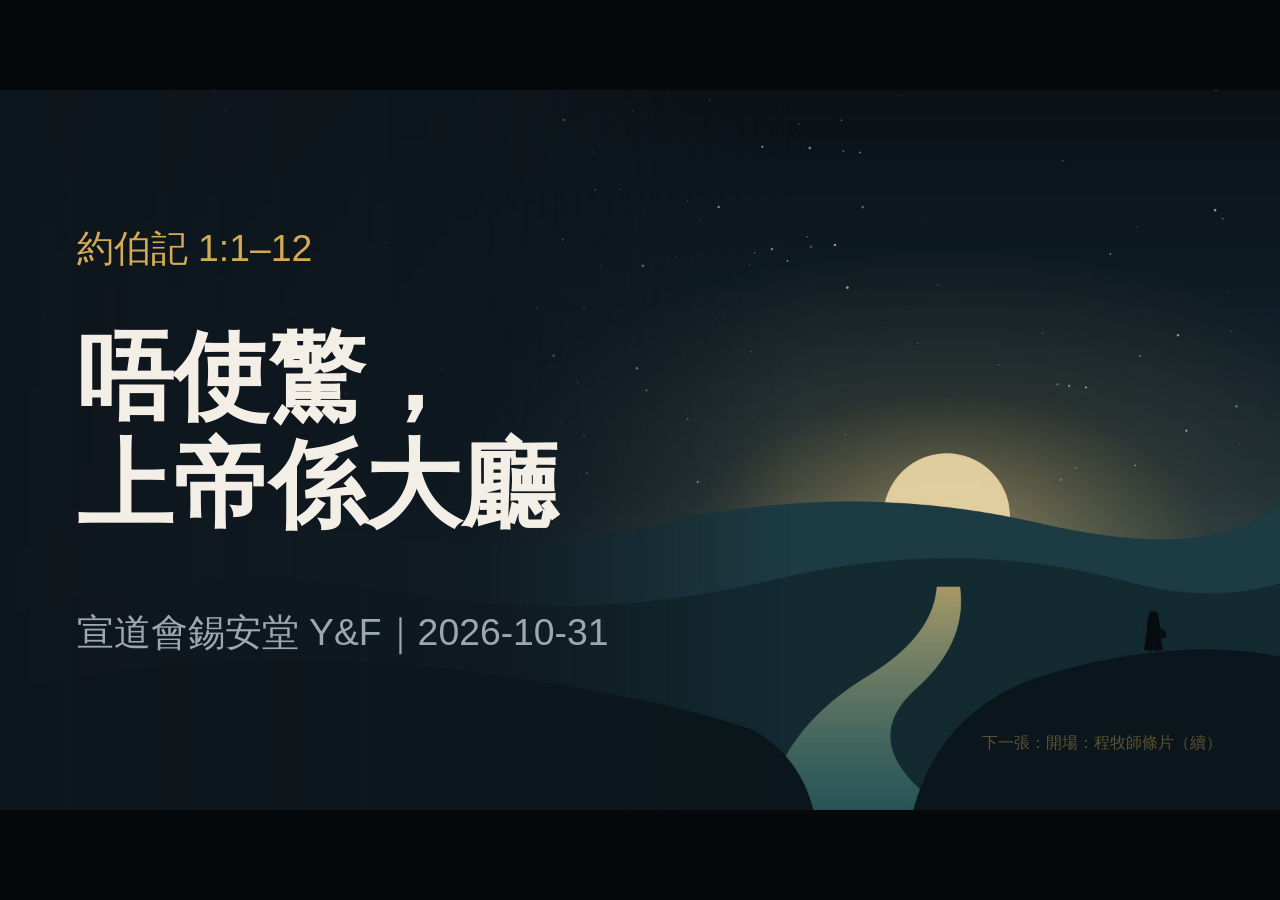
==== commit 232ae47d: "Replace the public site with the final approved sermon deck. Copy the approved index.html, presenter" ====
--- a/index.html
+++ b/index.html
@@ -4,9 +4,9 @@
 <meta charset="utf-8">
 <meta name="viewport" content="width=device-width,initial-scale=1,viewport-fit=cover">
 <meta name="theme-color" content="#0E161D">
-<title>唔駛驚，上帝係大廳</title>
+<title>唔使驚，上帝係大廳</title>
 <meta name="description" content="約伯記 1:1–12｜宣道會錫安堂 Y&amp;F｜2026-10-31">
-<meta property="og:title" content="唔駛驚，上帝係大廳">
+<meta property="og:title" content="唔使驚，上帝係大廳">
 <meta property="og:description" content="約伯記 1:1–12｜宣道會錫安堂 Y&amp;F｜2026-10-31">
 <meta property="og:type" content="website">
 <link rel="stylesheet" href="assets/deck.css">
@@ -16,52 +16,52 @@
 <body class="trad">
 <svg width="0" height="0" style="position:absolute" aria-hidden="true"><defs>
 <linearGradient id="lgrad" x1="0" y1="0" x2="0" y2="1"><stop offset="0" stop-color="#D4AA55" stop-opacity=".32"/><stop offset="1" stop-color="#D4AA55" stop-opacity="0"/></linearGradient>
-<symbol id="i-account-heart" viewBox="0 0 24 24"><path d="M15,14C12.3,14 7,15.3 7,18V20H23V18C23,15.3 17.7,14 15,14M15,12A4,4 0 0,0 19,8A4,4 0 0,0 15,4A4,4 0 0,0 11,8A4,4 0 0,0 15,12M5,15L4.4,14.5C2.4,12.6 1,11.4 1,9.9C1,8.7 2,7.7 3.2,7.7C3.9,7.7 4.6,8 5,8.5C5.4,8 6.1,7.7 6.8,7.7C8,7.7 9,8.6 9,9.9C9,11.4 7.6,12.6 5.6,14.5L5,15Z"/></symbol><symbol id="i-arrow-collapse-down" viewBox="0 0 24 24"><path d="M19.92,12.08L12,20L4.08,12.08L5.5,10.67L11,16.17V2H13V16.17L18.5,10.66L19.92,12.08M12,20H2V22H22V20H12Z"/></symbol><symbol id="i-book-open-variant" viewBox="0 0 24 24"><path d="M12 21.5C10.65 20.65 8.2 20 6.5 20C4.85 20 3.15 20.3 1.75 21.05C1.65 21.1 1.6 21.1 1.5 21.1C1.25 21.1 1 20.85 1 20.6V6C1.6 5.55 2.25 5.25 3 5C4.11 4.65 5.33 4.5 6.5 4.5C8.45 4.5 10.55 4.9 12 6C13.45 4.9 15.55 4.5 17.5 4.5C18.67 4.5 19.89 4.65 21 5C21.75 5.25 22.4 5.55 23 6V20.6C23 20.85 22.75 21.1 22.5 21.1C22.4 21.1 22.35 21.1 22.25 21.05C20.85 20.3 19.15 20 17.5 20C15.8 20 13.35 20.65 12 21.5M12 8V19.5C13.35 18.65 15.8 18 17.5 18C18.7 18 19.9 18.15 21 18.5V7C19.9 6.65 18.7 6.5 17.5 6.5C15.8 6.5 13.35 7.15 12 8M13 11.5C14.11 10.82 15.6 10.5 17.5 10.5C18.41 10.5 19.26 10.59 20 10.78V9.23C19.13 9.08 18.29 9 17.5 9C15.73 9 14.23 9.28 13 9.84V11.5M17.5 11.67C15.79 11.67 14.29 11.93 13 12.46V14.15C14.11 13.5 15.6 13.16 17.5 13.16C18.54 13.16 19.38 13.24 20 13.4V11.9C19.13 11.74 18.29 11.67 17.5 11.67M20 14.57C19.13 14.41 18.29 14.33 17.5 14.33C15.67 14.33 14.17 14.6 13 15.13V16.82C14.11 16.16 15.6 15.83 17.5 15.83C18.54 15.83 19.38 15.91 20 16.07V14.57Z"/></symbol><symbol id="i-border-vertical" viewBox="0 0 24 24"><path d="M15,13H17V11H15M15,21H17V19H15M15,5H17V3H15M19,9H21V7H19M19,5H21V3H19M19,13H21V11H19M19,21H21V19H19M11,21H13V3H11M19,17H21V15H19M7,5H9V3H7M3,17H5V15H3M3,21H5V19H3M3,13H5V11H3M7,13H9V11H7M7,21H9V19H7M3,5H5V3H3M3,9H5V7H3V9Z"/></symbol><symbol id="i-cancel" viewBox="0 0 24 24"><path d="M12 2C17.5 2 22 6.5 22 12S17.5 22 12 22 2 17.5 2 12 6.5 2 12 2M12 4C10.1 4 8.4 4.6 7.1 5.7L18.3 16.9C19.3 15.5 20 13.8 20 12C20 7.6 16.4 4 12 4M16.9 18.3L5.7 7.1C4.6 8.4 4 10.1 4 12C4 16.4 7.6 20 12 20C13.9 20 15.6 19.4 16.9 18.3Z"/></symbol><symbol id="i-check-circle" viewBox="0 0 24 24"><path d="M12 2C6.5 2 2 6.5 2 12S6.5 22 12 22 22 17.5 22 12 17.5 2 12 2M10 17L5 12L6.41 10.59L10 14.17L17.59 6.58L19 8L10 17Z"/></symbol><symbol id="i-church" viewBox="0 0 24 24"><path d="M18 12.22V9L13 6.5V5H15V3H13V1H11V3H9V5H11V6.5L6 9V12.22L2 14V22H10V19C10 17.9 10.9 17 12 17S14 17.9 14 19V22H22V14L18 12.22M12 13.5C11.17 13.5 10.5 12.83 10.5 12S11.17 10.5 12 10.5 13.5 11.17 13.5 12 12.83 13.5 12 13.5Z"/></symbol><symbol id="i-close-circle" viewBox="0 0 24 24"><path d="M12,2C17.53,2 22,6.47 22,12C22,17.53 17.53,22 12,22C6.47,22 2,17.53 2,12C2,6.47 6.47,2 12,2M15.59,7L12,10.59L8.41,7L7,8.41L10.59,12L7,15.59L8.41,17L12,13.41L15.59,17L17,15.59L13.41,12L17,8.41L15.59,7Z"/></symbol><symbol id="i-crown" viewBox="0 0 24 24"><path d="M5 16L3 5L8.5 10L12 4L15.5 10L21 5L19 16H5M19 19C19 19.6 18.6 20 18 20H6C5.4 20 5 19.6 5 19V18H19V19Z"/></symbol><symbol id="i-crystal-ball" viewBox="0 0 24 24"><path d="M9.38,8.38L11.5,9.34L13.62,8.38L12.66,10.5L13.62,12.62L11.5,11.66L9.38,12.62L10.34,10.5L9.38,8.38M16.5,2.5L17.59,5.41L20.5,6.5L17.59,7.59L16.5,10.5L15.41,7.59L12.5,6.5L15.41,5.41L16.5,2.5M6,19H7V18A1,1 0 0,1 8,17H8.26C6,15.7 4.5,13.28 4.5,10.5A7.5,7.5 0 0,1 12,3C13.05,3 14.05,3.22 14.96,3.61L14.59,4.59L13.17,5.12C12.79,5.04 12.4,5 12,5A5.5,5.5 0 0,0 6.5,10.5A5.5,5.5 0 0,0 12,16C14.91,16 17.3,13.73 17.5,10.87L18.41,8.41L19.12,8.14C19.37,8.88 19.5,9.68 19.5,10.5C19.5,13.28 18,15.7 15.74,17H16A1,1 0 0,1 17,18V19H18A2,2 0 0,1 20,21V22H4V21A2,2 0 0,1 6,19Z"/></symbol><symbol id="i-door-open" viewBox="0 0 24 24"><path d="M12,3C10.89,3 10,3.89 10,5H3V19H2V21H22V19H21V5C21,3.89 20.11,3 19,3H12M12,5H19V19H12V5M5,11H7V13H5V11Z"/></symbol><symbol id="i-doorbell" viewBox="0 0 24 24"><path d="M12 10C10.9 10 10 10.9 10 12S10.9 14 12 14 14 13.1 14 12 13.1 10 12 10M16 2H8C6.9 2 6 2.9 6 4V20C6 21.1 6.9 22 8 22H16C17.1 22 18 21.1 18 20V4C18 2.9 17.1 2 16 2M16 20H8V4H16V20Z"/></symbol><symbol id="i-earth" viewBox="0 0 24 24"><path d="M17.9,17.39C17.64,16.59 16.89,16 16,16H15V13A1,1 0 0,0 14,12H8V10H10A1,1 0 0,0 11,9V7H13A2,2 0 0,0 15,5V4.59C17.93,5.77 20,8.64 20,12C20,14.08 19.2,15.97 17.9,17.39M11,19.93C7.05,19.44 4,16.08 4,12C4,11.38 4.08,10.78 4.21,10.21L9,15V16A2,2 0 0,0 11,18M12,2A10,10 0 0,0 2,12A10,10 0 0,0 12,22A10,10 0 0,0 22,12A10,10 0 0,0 12,2Z"/></symbol><symbol id="i-emoticon-angry-outline" viewBox="0 0 24 24"><path d="M12,2A10,10 0 0,0 2,12A10,10 0 0,0 12,22A10,10 0 0,0 22,12A10,10 0 0,0 12,2M12,20A8,8 0 0,1 4,12A8,8 0 0,1 12,4A8,8 0 0,1 20,12A8,8 0 0,1 12,20M12,14C13.75,14 15.29,14.72 16.19,15.81L14.77,17.23C14.32,16.5 13.25,16 12,16C10.75,16 9.68,16.5 9.23,17.23L7.81,15.81C8.71,14.72 10.25,14 12,14M10,9.5C10,10.3 9.3,11 8.5,11C7.7,11 7,10.3 7,9.5V8L10,9.5M17,9.5C17,10.3 16.3,11 15.5,11C14.7,11 14,10.3 14,9.5L17,8V9.5"/></symbol><symbol id="i-fence" viewBox="0 0 24 24"><path d="M9 9V11H7V9H5V11H3V9H1V21H3V19H5V21H7V19H9V21H11V19H13V21H15V19H17V21H19V19H21V21H23V9H21V11H19V9H17V11H15V9H13V11H11V9H9M3 13H5V17H3V13M7 13H9V17H7V13M11 13H13V17H11V13M15 13H17V17H15V13M19 13H21V17H19V13Z"/></symbol><symbol id="i-fire" viewBox="0 0 24 24"><path d="M17.66 11.2C17.43 10.9 17.15 10.64 16.89 10.38C16.22 9.78 15.46 9.35 14.82 8.72C13.33 7.26 13 4.85 13.95 3C13 3.23 12.17 3.75 11.46 4.32C8.87 6.4 7.85 10.07 9.07 13.22C9.11 13.32 9.15 13.42 9.15 13.55C9.15 13.77 9 13.97 8.8 14.05C8.57 14.15 8.33 14.09 8.14 13.93C8.08 13.88 8.04 13.83 8 13.76C6.87 12.33 6.69 10.28 7.45 8.64C5.78 10 4.87 12.3 5 14.47C5.06 14.97 5.12 15.47 5.29 15.97C5.43 16.57 5.7 17.17 6 17.7C7.08 19.43 8.95 20.67 10.96 20.92C13.1 21.19 15.39 20.8 17.03 19.32C18.86 17.66 19.5 15 18.56 12.72L18.43 12.46C18.22 12 17.66 11.2 17.66 11.2M14.5 17.5C14.22 17.74 13.76 18 13.4 18.1C12.28 18.5 11.16 17.94 10.5 17.28C11.69 17 12.4 16.12 12.61 15.23C12.78 14.43 12.46 13.77 12.33 13C12.21 12.26 12.23 11.63 12.5 10.94C12.69 11.32 12.89 11.7 13.13 12C13.9 13 15.11 13.44 15.37 14.8C15.41 14.94 15.43 15.08 15.43 15.23C15.46 16.05 15.1 16.95 14.5 17.5H14.5Z"/></symbol><symbol id="i-gavel" viewBox="0 0 24 24"><path d="M2.3,20.28L11.9,10.68L10.5,9.26L9.78,9.97C9.39,10.36 8.76,10.36 8.37,9.97L7.66,9.26C7.27,8.87 7.27,8.24 7.66,7.85L13.32,2.19C13.71,1.8 14.34,1.8 14.73,2.19L15.44,2.9C15.83,3.29 15.83,3.92 15.44,4.31L14.73,5L16.15,6.43C16.54,6.04 17.17,6.04 17.56,6.43C17.95,6.82 17.95,7.46 17.56,7.85L18.97,9.26L19.68,8.55C20.07,8.16 20.71,8.16 21.1,8.55L21.8,9.26C22.19,9.65 22.19,10.29 21.8,10.68L16.15,16.33C15.76,16.72 15.12,16.72 14.73,16.33L14.03,15.63C13.63,15.24 13.63,14.6 14.03,14.21L14.73,13.5L13.32,12.09L3.71,21.7C3.32,22.09 2.69,22.09 2.3,21.7C1.91,21.31 1.91,20.67 2.3,20.28M20,19A2,2 0 0,1 22,21V22H12V21A2,2 0 0,1 14,19H20Z"/></symbol><symbol id="i-glass-wine" viewBox="0 0 24 24"><path d="M15.5,21.27L14.66,21.18C13.9,21.11 13.25,20.6 13,19.87C12.47,17.91 12.47,15.83 13,13.87C15.32,13.4 17,11.37 17,9C17,7 15,2 15,2H9C9,2 7,7 7,9C7,11.38 8.67,13.42 11,13.9C11.53,15.86 11.53,17.94 11,19.9C10.76,20.62 10.12,21.13 9.37,21.21L8.5,21.3C8.5,21.3 8,21.28 8,22H16C16,21.28 15.5,21.27 15.5,21.27M9.44,7L10.44,4H13.56L14.56,7H9.44Z"/></symbol><symbol id="i-hand-back-left-off" viewBox="0 0 24 24"><path d="M22.11 21.46L2.39 1.73L1.11 3L3.21 5.1C3.09 5.29 3 5.5 3 5.75V16C3 20.42 6.58 24 11 24C13.93 24 16.58 22.39 17.97 19.86L20.84 22.73L22.11 21.46M5.5 12V7.39L6.5 8.39V12H5.5M10 12H9V10.89L10 11.89V12M16 12.8L13.5 10.3V3.25C13.5 2.56 14.06 2 14.75 2S16 2.56 16 3.25V12.8M19.5 16.28L17.16 13.96L18.16 11.47C18.38 10.92 18.84 10.5 19.4 10.31L20.19 10.05C21 9.79 21.74 10.58 21.43 11.37L19.5 16.28M9 5.8L6.5 3.3V2.75C6.5 2.06 7.06 1.5 7.75 1.5S9 2.06 9 2.75V5.8M12.5 9.3L10 6.8V1.25C10 .56 10.56 0 11.25 0S12.5 .56 12.5 1.25V9.3Z"/></symbol><symbol id="i-head-heart" viewBox="0 0 24 24"><path d="M13 3C9.23 3 6.19 5.95 6 9.66L4.08 12.19C3.84 12.5 4.08 13 4.5 13H6V16C6 17.11 6.89 18 8 18H9V21H16V16.31C18.37 15.19 20 12.8 20 10C20 6.14 16.88 3 13 3M17 8.83C17 10.37 15.64 11.6 13.58 13.47L13 14L12.42 13.47C10.36 11.6 9 10.37 9 8.83C9 7.63 9.96 6.64 11.16 6.63H11.2C11.89 6.63 12.55 6.94 13 7.46C13.45 6.94 14.11 6.63 14.8 6.63C16 6.62 17 7.59 17 8.79V8.83Z"/></symbol><symbol id="i-heart-broken" viewBox="0 0 24 24"><path d="M12,21.35L10.55,20.03C5.4,15.36 2,12.27 2,8.5C2,5.41 4.42,3 7.5,3C8.17,3 8.82,3.12 9.44,3.33L13,9.35L9,14.35L12,21.35V21.35M16.5,3C19.58,3 22,5.41 22,8.5C22,12.27 18.6,15.36 13.45,20.03L12,21.35L11,14.35L15.5,9.35L12.85,4.27C13.87,3.47 15.17,3 16.5,3Z"/></symbol><symbol id="i-heart-pulse" viewBox="0 0 24 24"><path d="M7.5,4A5.5,5.5 0 0,0 2,9.5C2,10 2.09,10.5 2.22,11H6.3L7.57,7.63C7.87,6.83 9.05,6.75 9.43,7.63L11.5,13L12.09,11.58C12.22,11.25 12.57,11 13,11H21.78C21.91,10.5 22,10 22,9.5A5.5,5.5 0 0,0 16.5,4C14.64,4 13,4.93 12,6.34C11,4.93 9.36,4 7.5,4V4M3,12.5A1,1 0 0,0 2,13.5A1,1 0 0,0 3,14.5H5.44L11,20C12,20.9 12,20.9 13,20L18.56,14.5H21A1,1 0 0,0 22,13.5A1,1 0 0,0 21,12.5H13.4L12.47,14.8C12.07,15.81 10.92,15.67 10.55,14.83L8.5,9.5L7.54,11.83C7.39,12.21 7.05,12.5 6.6,12.5H3Z"/></symbol><symbol id="i-history" viewBox="0 0 24 24"><path d="M13.5,8H12V13L16.28,15.54L17,14.33L13.5,12.25V8M13,3A9,9 0 0,0 4,12H1L4.96,16.03L9,12H6A7,7 0 0,1 13,5A7,7 0 0,1 20,12A7,7 0 0,1 13,19C11.07,19 9.32,18.21 8.06,16.94L6.64,18.36C8.27,20 10.5,21 13,21A9,9 0 0,0 22,12A9,9 0 0,0 13,3"/></symbol><symbol id="i-home-lock" viewBox="0 0 24 24"><path d="M12,3L2,12H5V20H19V12H22L12,3M12,9A3,3 0 0,1 15,12V13H16V17H8V13H9V12A3,3 0 0,1 12,9M12,11A1,1 0 0,0 11,12V13H13V12C13,11.5 12.6,11 12,11Z"/></symbol><symbol id="i-link-variant-off" viewBox="0 0 24 24"><path d="M2,5.27L3.28,4L20,20.72L18.73,22L13.9,17.17L11.29,19.78C9.34,21.73 6.17,21.73 4.22,19.78C2.27,17.83 2.27,14.66 4.22,12.71L5.71,11.22C5.7,12.04 5.83,12.86 6.11,13.65L5.64,14.12C4.46,15.29 4.46,17.19 5.64,18.36C6.81,19.54 8.71,19.54 9.88,18.36L12.5,15.76L10.88,14.15C10.87,14.39 10.77,14.64 10.59,14.83C10.2,15.22 9.56,15.22 9.17,14.83C8.12,13.77 7.63,12.37 7.72,11L2,5.27M12.71,4.22C14.66,2.27 17.83,2.27 19.78,4.22C21.73,6.17 21.73,9.34 19.78,11.29L18.29,12.78C18.3,11.96 18.17,11.14 17.89,10.36L18.36,9.88C19.54,8.71 19.54,6.81 18.36,5.64C17.19,4.46 15.29,4.46 14.12,5.64L10.79,8.97L9.38,7.55L12.71,4.22M13.41,9.17C13.8,8.78 14.44,8.78 14.83,9.17C16.2,10.54 16.61,12.5 16.06,14.23L14.28,12.46C14.23,11.78 13.94,11.11 13.41,10.59C13,10.2 13,9.56 13.41,9.17Z"/></symbol><symbol id="i-magnify" viewBox="0 0 24 24"><path d="M9.5,3A6.5,6.5 0 0,1 16,9.5C16,11.11 15.41,12.59 14.44,13.73L14.71,14H15.5L20.5,19L19,20.5L14,15.5V14.71L13.73,14.44C12.59,15.41 11.11,16 9.5,16A6.5,6.5 0 0,1 3,9.5A6.5,6.5 0 0,1 9.5,3M9.5,5C7,5 5,7 5,9.5C5,12 7,14 9.5,14C12,14 14,12 14,9.5C14,7 12,5 9.5,5Z"/></symbol><symbol id="i-numeric-1-circle" viewBox="0 0 24 24"><path d="M10,7V9H12V17H14V7H10M12,2A10,10 0 0,1 22,12A10,10 0 0,1 12,22A10,10 0 0,1 2,12A10,10 0 0,1 12,2Z"/></symbol><symbol id="i-numeric-2-circle" viewBox="0 0 24 24"><path d="M9,7V9H13V11H11A2,2 0 0,0 9,13V17H11L15,17V15H11V13H13A2,2 0 0,0 15,11V9A2,2 0 0,0 13,7H9M12,2A10,10 0 0,1 22,12A10,10 0 0,1 12,22A10,10 0 0,1 2,12A10,10 0 0,1 12,2Z"/></symbol><symbol id="i-numeric-3-circle" viewBox="0 0 24 24"><path d="M15,15V13.5A1.5,1.5 0 0,0 13.5,12A1.5,1.5 0 0,0 15,10.5V9C15,7.89 14.1,7 13,7H9V9H13V11H11V13H13V15H9V17H13A2,2 0 0,0 15,15M12,2A10,10 0 0,1 22,12A10,10 0 0,1 12,22A10,10 0 0,1 2,12A10,10 0 0,1 12,2Z"/></symbol><symbol id="i-numeric-4-circle" viewBox="0 0 24 24"><path d="M9,7V13H13V17H15V7H13V11H11V7H9M12,2A10,10 0 0,1 22,12A10,10 0 0,1 12,22A10,10 0 0,1 2,12A10,10 0 0,1 12,2Z"/></symbol><symbol id="i-scale-balance" viewBox="0 0 24 24"><path d="M12,3C10.73,3 9.6,3.8 9.18,5H3V7H4.95L2,14C1.53,16 3,17 5.5,17C8,17 9.56,16 9,14L6.05,7H9.17C9.5,7.85 10.15,8.5 11,8.83V20H2V22H22V20H13V8.82C13.85,8.5 14.5,7.85 14.82,7H17.95L15,14C14.53,16 16,17 18.5,17C21,17 22.56,16 22,14L19.05,7H21V5H14.83C14.4,3.8 13.27,3 12,3M12,5A1,1 0 0,1 13,6A1,1 0 0,1 12,7A1,1 0 0,1 11,6A1,1 0 0,1 12,5M5.5,10.25L7,14H4L5.5,10.25M18.5,10.25L20,14H17L18.5,10.25Z"/></symbol><symbol id="i-share-off" viewBox="0 0 24 24"><path d="M20.8 22.7L15.6 17.5L14 19V15.9L13.1 14.9C8.6 15.2 5.4 16.8 3 20.1C3.58 16.31 5.72 12.94 8.9 10.8L1.1 3L2.4 1.7L22.1 21.5M18.1 14.9L21 12L14 5V9L12.5 9.3"/></symbol><symbol id="i-shield-account" viewBox="0 0 24 24"><path d="M12,1L3,5V11C3,16.55 6.84,21.74 12,23C17.16,21.74 21,16.55 21,11V5L12,1M12,5A3,3 0 0,1 15,8A3,3 0 0,1 12,11A3,3 0 0,1 9,8A3,3 0 0,1 12,5M17.13,17C15.92,18.85 14.11,20.24 12,20.92C9.89,20.24 8.08,18.85 6.87,17C6.53,16.5 6.24,16 6,15.47C6,13.82 8.71,12.47 12,12.47C15.29,12.47 18,13.79 18,15.47C17.76,16 17.47,16.5 17.13,17Z"/></symbol><symbol id="i-shield-half-full" viewBox="0 0 24 24"><path d="M21,11C21,16.55 17.16,21.74 12,23C6.84,21.74 3,16.55 3,11V5L12,1L21,5V11M12,21C15.75,20 19,15.54 19,11.22V6.3L12,3.18V21Z"/></symbol><symbol id="i-sofa" viewBox="0 0 24 24"><path d="M12.5 7C12.5 5.89 13.39 5 14.5 5H18C19.1 5 20 5.9 20 7V9.16C18.84 9.57 18 10.67 18 11.97V14H12.5V7M6 11.96V14H11.5V7C11.5 5.89 10.61 5 9.5 5H6C4.9 5 4 5.9 4 7V9.15C5.16 9.56 6 10.67 6 11.96M20.66 10.03C19.68 10.19 19 11.12 19 12.12V15H5V12C5 10.9 4.11 10 3 10S1 10.9 1 12V17C1 18.1 1.9 19 3 19V21H5V19H19V21H21V19C22.1 19 23 18.1 23 17V12C23 10.79 21.91 9.82 20.66 10.03Z"/></symbol><symbol id="i-storefront" viewBox="0 0 24 24"><path d="M5.06 3C4.63 3 4.22 3.14 3.84 3.42C3.46 3.7 3.24 4.06 3.14 4.5L2.11 8.91C1.86 10 2.06 10.92 2.69 11.73C2.81 11.85 2.93 11.97 3.04 12.07C3.63 12.64 4.28 13 5.22 13C6.16 13 6.91 12.59 7.47 12.05C8.1 12.67 8.86 13 9.8 13C10.64 13 11.44 12.63 12 12.07C12.68 12.7 13.45 13 14.3 13C15.17 13 15.91 12.67 16.54 12.05C17.11 12.62 17.86 13 18.81 13C19.76 13 20.43 12.65 21 12.06C21.09 11.97 21.18 11.87 21.28 11.77C21.94 10.95 22.14 10 21.89 8.91L20.86 4.5C20.73 4.06 20.5 3.7 20.13 3.42C19.77 3.14 19.38 3 18.94 3M18.89 4.97L19.97 9.38C20.06 9.81 19.97 10.2 19.69 10.55C19.44 10.86 19.13 11 18.75 11C18.44 11 18.17 10.9 17.95 10.66C17.73 10.43 17.61 10.16 17.58 9.84L16.97 5M5.06 5H7.03L6.42 9.84C6.3 10.63 5.91 11 5.25 11C4.84 11 4.53 10.86 4.31 10.55C4.03 10.2 3.94 9.81 4.03 9.38M9.05 5H11V9.7C11 10.05 10.89 10.35 10.64 10.62C10.39 10.88 10.08 11 9.7 11C9.36 11 9.07 10.88 8.84 10.59C8.61 10.3 8.5 10 8.5 9.66V9.5M13 5H14.95L15.5 9.5C15.58 9.92 15.5 10.27 15.21 10.57C14.95 10.87 14.61 11 14.2 11C13.89 11 13.61 10.88 13.36 10.62C13.11 10.35 13 10.05 13 9.7M3 14.03V19C3 20.11 3.89 21 5 21C9.67 21 14.33 21 19 21C20.1 21 21 20.11 21 19V14.05C20.45 14.63 19.75 14.96 19 15C18 15.03 17.25 14.74 16.54 14.05C15.94 14.65 15.14 15 14.3 15C13.4 15 12.6 14.64 12 14.07C11.43 14.64 10.65 15 9.78 15C8.87 15 8.07 14.65 7.47 14.05C6.89 14.64 6.1 15 5.23 15C4.33 15 3.66 14.65 3 14.03Z"/></symbol><symbol id="i-timer-sand" viewBox="0 0 24 24"><path d="M6,2H18V8H18V8L14,12L18,16V16H18V22H6V16H6V16L10,12L6,8V8H6V2M16,16.5L12,12.5L8,16.5V20H16V16.5M12,11.5L16,7.5V4H8V7.5L12,11.5M10,6H14V6.75L12,8.75L10,6.75V6Z"/></symbol><symbol id="i-view-grid" viewBox="0 0 24 24"><path d="M3,11H11V3H3M3,21H11V13H3M13,21H21V13H13M13,3V11H21V3"/></symbol>
+<symbol id="i-campfire" viewBox="0 0 24 24"><path d="M15.9,18.5L21.9,20.1L21.5,22L12.1,19.5L2.7,22L2.2,20.1L8.2,18.5L2.1,16.9L2.6,15L12,17.5L21.4,15L21.9,16.9L15.9,18.5M16.07,7.92C15.91,7.7 15.71,7.5 15.5,7.33C15.05,6.9 14.5,6.59 14.06,6.13C13,5.08 12.79,3.34 13.44,2C12.79,2.17 12.18,2.54 11.67,2.95C9.84,4.46 9.11,7.1 10,9.38C10,9.45 10.04,9.53 10.04,9.62C10.04,9.78 9.93,9.92 9.79,10C9.63,10.05 9.46,10 9.33,9.9C9.28,9.86 9.25,9.82 9.22,9.77C8.42,8.74 8.29,7.26 8.84,6.07C7.65,7.06 7,8.72 7.11,10.29C7.13,10.65 7.18,11 7.3,11.36C7.41,11.8 7.59,12.23 7.82,12.61C8.57,13.86 9.9,14.76 11.32,14.94C12.84,15.14 14.46,14.85 15.63,13.79C16.93,12.59 17.4,10.67 16.71,9L16.61,8.83C16.47,8.5 16.28,8.2 16.04,7.93L16.07,7.92M13.83,12.47C13.63,12.65 13.31,12.83 13.05,12.91C12.26,13.19 11.46,12.79 11,12.31C11.84,12.11 12.34,11.47 12.5,10.83C12.61,10.25 12.39,9.78 12.29,9.22C12.21,8.69 12.22,8.23 12.42,7.73C12.55,8 12.69,8.28 12.86,8.5C13.41,9.22 14.27,9.54 14.45,10.5C14.47,10.63 14.5,10.72 14.5,10.83C14.5,11.43 14.26,12.07 13.82,12.47"/></symbol><symbol id="i-check-circle" viewBox="0 0 24 24"><path d="M12 2C6.5 2 2 6.5 2 12S6.5 22 12 22 22 17.5 22 12 17.5 2 12 2M10 17L5 12L6.41 10.59L10 14.17L17.59 6.58L19 8L10 17Z"/></symbol><symbol id="i-church" viewBox="0 0 24 24"><path d="M18 12.22V9L13 6.5V5H15V3H13V1H11V3H9V5H11V6.5L6 9V12.22L2 14V22H10V19C10 17.9 10.9 17 12 17S14 17.9 14 19V22H22V14L18 12.22M12 13.5C11.17 13.5 10.5 12.83 10.5 12S11.17 10.5 12 10.5 13.5 11.17 13.5 12 12.83 13.5 12 13.5Z"/></symbol><symbol id="i-close-circle" viewBox="0 0 24 24"><path d="M12,2C17.53,2 22,6.47 22,12C22,17.53 17.53,22 12,22C6.47,22 2,17.53 2,12C2,6.47 6.47,2 12,2M15.59,7L12,10.59L8.41,7L7,8.41L10.59,12L7,15.59L8.41,17L12,13.41L15.59,17L17,15.59L13.41,12L17,8.41L15.59,7Z"/></symbol><symbol id="i-door-open" viewBox="0 0 24 24"><path d="M12,3C10.89,3 10,3.89 10,5H3V19H2V21H22V19H21V5C21,3.89 20.11,3 19,3H12M12,5H19V19H12V5M5,11H7V13H5V11Z"/></symbol><symbol id="i-hand-heart" viewBox="0 0 24 24"><path d="M20 17Q20.86 17 21.45 17.6T22.03 19L14 22L7 20V11H8.95L16.22 13.69Q17 14 17 14.81 17 15.28 16.66 15.63T15.8 16H13L11.25 15.33L10.92 16.27L13 17H20M16 3.23Q17.06 2 18.7 2 20.06 2 21 3T22 5.3Q22 6.33 21 7.76T19.03 10.15 16 13Q13.92 11.11 12.94 10.15T10.97 7.76 10 5.3Q10 3.94 10.97 3T13.31 2Q14.91 2 16 3.23M.984 11H5V22H.984V11Z"/></symbol><symbol id="i-help-circle" viewBox="0 0 24 24"><path d="M15.07,11.25L14.17,12.17C13.45,12.89 13,13.5 13,15H11V14.5C11,13.39 11.45,12.39 12.17,11.67L13.41,10.41C13.78,10.05 14,9.55 14,9C14,7.89 13.1,7 12,7A2,2 0 0,0 10,9H8A4,4 0 0,1 12,5A4,4 0 0,1 16,9C16,9.88 15.64,10.67 15.07,11.25M13,19H11V17H13M12,2A10,10 0 0,0 2,12A10,10 0 0,0 12,22A10,10 0 0,0 22,12C22,6.47 17.5,2 12,2Z"/></symbol><symbol id="i-home-lock" viewBox="0 0 24 24"><path d="M12,3L2,12H5V20H19V12H22L12,3M12,9A3,3 0 0,1 15,12V13H16V17H8V13H9V12A3,3 0 0,1 12,9M12,11A1,1 0 0,0 11,12V13H13V12C13,11.5 12.6,11 12,11Z"/></symbol><symbol id="i-shield-alert" viewBox="0 0 24 24"><path d="M12,1L3,5V11C3,16.55 6.84,21.74 12,23C17.16,21.74 21,16.55 21,11V5M11,7H13V13H11M11,15H13V17H11"/></symbol><symbol id="i-storefront" viewBox="0 0 24 24"><path d="M5.06 3C4.63 3 4.22 3.14 3.84 3.42C3.46 3.7 3.24 4.06 3.14 4.5L2.11 8.91C1.86 10 2.06 10.92 2.69 11.73C2.81 11.85 2.93 11.97 3.04 12.07C3.63 12.64 4.28 13 5.22 13C6.16 13 6.91 12.59 7.47 12.05C8.1 12.67 8.86 13 9.8 13C10.64 13 11.44 12.63 12 12.07C12.68 12.7 13.45 13 14.3 13C15.17 13 15.91 12.67 16.54 12.05C17.11 12.62 17.86 13 18.81 13C19.76 13 20.43 12.65 21 12.06C21.09 11.97 21.18 11.87 21.28 11.77C21.94 10.95 22.14 10 21.89 8.91L20.86 4.5C20.73 4.06 20.5 3.7 20.13 3.42C19.77 3.14 19.38 3 18.94 3M18.89 4.97L19.97 9.38C20.06 9.81 19.97 10.2 19.69 10.55C19.44 10.86 19.13 11 18.75 11C18.44 11 18.17 10.9 17.95 10.66C17.73 10.43 17.61 10.16 17.58 9.84L16.97 5M5.06 5H7.03L6.42 9.84C6.3 10.63 5.91 11 5.25 11C4.84 11 4.53 10.86 4.31 10.55C4.03 10.2 3.94 9.81 4.03 9.38M9.05 5H11V9.7C11 10.05 10.89 10.35 10.64 10.62C10.39 10.88 10.08 11 9.7 11C9.36 11 9.07 10.88 8.84 10.59C8.61 10.3 8.5 10 8.5 9.66V9.5M13 5H14.95L15.5 9.5C15.58 9.92 15.5 10.27 15.21 10.57C14.95 10.87 14.61 11 14.2 11C13.89 11 13.61 10.88 13.36 10.62C13.11 10.35 13 10.05 13 9.7M3 14.03V19C3 20.11 3.89 21 5 21C9.67 21 14.33 21 19 21C20.1 21 21 20.11 21 19V14.05C20.45 14.63 19.75 14.96 19 15C18 15.03 17.25 14.74 16.54 14.05C15.94 14.65 15.14 15 14.3 15C13.4 15 12.6 14.64 12 14.07C11.43 14.64 10.65 15 9.78 15C8.87 15 8.07 14.65 7.47 14.05C6.89 14.64 6.1 15 5.23 15C4.33 15 3.66 14.65 3 14.03Z"/></symbol><symbol id="i-timer-sand" viewBox="0 0 24 24"><path d="M6,2H18V8H18V8L14,12L18,16V16H18V22H6V16H6V16L10,12L6,8V8H6V2M16,16.5L12,12.5L8,16.5V20H16V16.5M12,11.5L16,7.5V4H8V7.5L12,11.5M10,6H14V6.75L12,8.75L10,6.75V6Z"/></symbol>
 </defs></svg>
 <div class="viewport">
 <main class="stage" aria-live="polite">
-<section class="slide t-cover has-bg" id="s1" data-section="" data-nav="0" data-page="0" aria-label="1" style="background-image:url(assets/bg/cover_moonroad.jpg)"><div class="bgimg"></div><div class="inner"><div class="kicker rise" style="--d:0">約伯記 1:1–12</div><h1 class="ctitle rise" style="--d:1"><span>唔駛驚，<br>上帝係大廳</span></h1><div class="csub rise" style="--d:3">宣道會錫安堂 Y&amp;F｜2026-10-31</div></div><div class="flowpage">1</div></section>
-<section class="slide t-media_qr" id="s2" data-section="0" data-nav="1" data-page="1" aria-label="2"><div class="inner"><div class="label rise" style="--d:0">引言</div><div class="mphoto circle rise" style="--d:1"><div class="mframe"><img src="assets/media/cheng_portrait.jpg" alt="程子信牧師"></div></div><div class="mname rise" style="--d:2">程子信牧師</div><div class="mrole rise" style="--d:3">堂主任</div><div class="mcard card rise" style="--d:2"><div class="mtitle">「萬聖節你驚唔驚？」</div><div class="mqr"><svg class="qrsvg" viewBox="0 0 41 41" shape-rendering="crispEdges" role="img" aria-label="QR code: https://www.youtube.com/watch?v=qJzeZQYDyWs"><rect width="41" height="41" fill="#FFFFFF"/><path fill="#0E161D" d="M4 4h1v1h-1zM5 4h1v1h-1zM6 4h1v1h-1zM7 4h1v1h-1zM8 4h1v1h-1zM9 4h1v1h-1zM10 4h1v1h-1zM15 4h1v1h-1zM16 4h1v1h-1zM18 4h1v1h-1zM22 4h1v1h-1zM23 4h1v1h-1zM24 4h1v1h-1zM25 4h1v1h-1zM27 4h1v1h-1zM30 4h1v1h-1zM31 4h1v1h-1zM32 4h1v1h-1zM33 4h1v1h-1zM34 4h1v1h-1zM35 4h1v1h-1zM36 4h1v1h-1zM4 5h1v1h-1zM10 5h1v1h-1zM15 5h1v1h-1zM16 5h1v1h-1zM19 5h1v1h-1zM22 5h1v1h-1zM24 5h1v1h-1zM25 5h1v1h-1zM30 5h1v1h-1zM36 5h1v1h-1zM4 6h1v1h-1zM6 6h1v1h-1zM7 6h1v1h-1zM8 6h1v1h-1zM10 6h1v1h-1zM12 6h1v1h-1zM13 6h1v1h-1zM14 6h1v1h-1zM15 6h1v1h-1zM18 6h1v1h-1zM19 6h1v1h-1zM23 6h1v1h-1zM25 6h1v1h-1zM26 6h1v1h-1zM28 6h1v1h-1zM30 6h1v1h-1zM32 6h1v1h-1zM33 6h1v1h-1zM34 6h1v1h-1zM36 6h1v1h-1zM4 7h1v1h-1zM6 7h1v1h-1zM7 7h1v1h-1zM8 7h1v1h-1zM10 7h1v1h-1zM12 7h1v1h-1zM13 7h1v1h-1zM22 7h1v1h-1zM25 7h1v1h-1zM27 7h1v1h-1zM28 7h1v1h-1zM30 7h1v1h-1zM32 7h1v1h-1zM33 7h1v1h-1zM34 7h1v1h-1zM36 7h1v1h-1zM4 8h1v1h-1zM6 8h1v1h-1zM7 8h1v1h-1zM8 8h1v1h-1zM10 8h1v1h-1zM12 8h1v1h-1zM14 8h1v1h-1zM17 8h1v1h-1zM18 8h1v1h-1zM19 8h1v1h-1zM20 8h1v1h-1zM21 8h1v1h-1zM24 8h1v1h-1zM26 8h1v1h-1zM30 8h1v1h-1zM32 8h1v1h-1zM33 8h1v1h-1zM34 8h1v1h-1zM36 8h1v1h-1zM4 9h1v1h-1zM10 9h1v1h-1zM12 9h1v1h-1zM14 9h1v1h-1zM15 9h1v1h-1zM17 9h1v1h-1zM18 9h1v1h-1zM21 9h1v1h-1zM23 9h1v1h-1zM26 9h1v1h-1zM27 9h1v1h-1zM28 9h1v1h-1zM30 9h1v1h-1zM36 9h1v1h-1zM4 10h1v1h-1zM5 10h1v1h-1zM6 10h1v1h-1zM7 10h1v1h-1zM8 10h1v1h-1zM9 10h1v1h-1zM10 10h1v1h-1zM12 10h1v1h-1zM14 10h1v1h-1zM16 10h1v1h-1zM18 10h1v1h-1zM20 10h1v1h-1zM22 10h1v1h-1zM24 10h1v1h-1zM26 10h1v1h-1zM28 10h1v1h-1zM30 10h1v1h-1zM31 10h1v1h-1zM32 10h1v1h-1zM33 10h1v1h-1zM34 10h1v1h-1zM35 10h1v1h-1zM36 10h1v1h-1zM12 11h1v1h-1zM14 11h1v1h-1zM15 11h1v1h-1zM16 11h1v1h-1zM18 11h1v1h-1zM20 11h1v1h-1zM23 11h1v1h-1zM24 11h1v1h-1zM25 11h1v1h-1zM26 11h1v1h-1zM27 11h1v1h-1zM4 12h1v1h-1zM6 12h1v1h-1zM7 12h1v1h-1zM8 12h1v1h-1zM9 12h1v1h-1zM10 12h1v1h-1zM13 12h1v1h-1zM14 12h1v1h-1zM15 12h1v1h-1zM16 12h1v1h-1zM17 12h1v1h-1zM18 12h1v1h-1zM21 12h1v1h-1zM23 12h1v1h-1zM26 12h1v1h-1zM27 12h1v1h-1zM30 12h1v1h-1zM31 12h1v1h-1zM32 12h1v1h-1zM33 12h1v1h-1zM34 12h1v1h-1zM6 13h1v1h-1zM7 13h1v1h-1zM8 13h1v1h-1zM9 13h1v1h-1zM12 13h1v1h-1zM13 13h1v1h-1zM14 13h1v1h-1zM15 13h1v1h-1zM17 13h1v1h-1zM18 13h1v1h-1zM20 13h1v1h-1zM21 13h1v1h-1zM22 13h1v1h-1zM23 13h1v1h-1zM24 13h1v1h-1zM26 13h1v1h-1zM27 13h1v1h-1zM30 13h1v1h-1zM31 13h1v1h-1zM33 13h1v1h-1zM34 13h1v1h-1zM5 14h1v1h-1zM6 14h1v1h-1zM9 14h1v1h-1zM10 14h1v1h-1zM11 14h1v1h-1zM12 14h1v1h-1zM13 14h1v1h-1zM14 14h1v1h-1zM15 14h1v1h-1zM16 14h1v1h-1zM17 14h1v1h-1zM18 14h1v1h-1zM19 14h1v1h-1zM20 14h1v1h-1zM21 14h1v1h-1zM26 14h1v1h-1zM28 14h1v1h-1zM30 14h1v1h-1zM32 14h1v1h-1zM34 14h1v1h-1zM35 14h1v1h-1zM4 15h1v1h-1zM6 15h1v1h-1zM9 15h1v1h-1zM11 15h1v1h-1zM14 15h1v1h-1zM15 15h1v1h-1zM17 15h1v1h-1zM21 15h1v1h-1zM22 15h1v1h-1zM23 15h1v1h-1zM24 15h1v1h-1zM27 15h1v1h-1zM29 15h1v1h-1zM32 15h1v1h-1zM33 15h1v1h-1zM34 15h1v1h-1zM35 15h1v1h-1zM4 16h1v1h-1zM7 16h1v1h-1zM8 16h1v1h-1zM10 16h1v1h-1zM11 16h1v1h-1zM13 16h1v1h-1zM14 16h1v1h-1zM18 16h1v1h-1zM19 16h1v1h-1zM20 16h1v1h-1zM23 16h1v1h-1zM24 16h1v1h-1zM25 16h1v1h-1zM26 16h1v1h-1zM27 16h1v1h-1zM28 16h1v1h-1zM29 16h1v1h-1zM33 16h1v1h-1zM4 17h1v1h-1zM5 17h1v1h-1zM6 17h1v1h-1zM7 17h1v1h-1zM8 17h1v1h-1zM9 17h1v1h-1zM13 17h1v1h-1zM14 17h1v1h-1zM16 17h1v1h-1zM17 17h1v1h-1zM19 17h1v1h-1zM21 17h1v1h-1zM22 17h1v1h-1zM25 17h1v1h-1zM28 17h1v1h-1zM35 17h1v1h-1zM36 17h1v1h-1zM4 18h1v1h-1zM7 18h1v1h-1zM10 18h1v1h-1zM12 18h1v1h-1zM16 18h1v1h-1zM18 18h1v1h-1zM19 18h1v1h-1zM20 18h1v1h-1zM24 18h1v1h-1zM25 18h1v1h-1zM26 18h1v1h-1zM29 18h1v1h-1zM30 18h1v1h-1zM35 18h1v1h-1zM5 19h1v1h-1zM9 19h1v1h-1zM11 19h1v1h-1zM15 19h1v1h-1zM17 19h1v1h-1zM18 19h1v1h-1zM19 19h1v1h-1zM25 19h1v1h-1zM26 19h1v1h-1zM27 19h1v1h-1zM28 19h1v1h-1zM29 19h1v1h-1zM30 19h1v1h-1zM31 19h1v1h-1zM33 19h1v1h-1zM34 19h1v1h-1zM4 20h1v1h-1zM6 20h1v1h-1zM8 20h1v1h-1zM9 20h1v1h-1zM10 20h1v1h-1zM11 20h1v1h-1zM16 20h1v1h-1zM17 20h1v1h-1zM18 20h1v1h-1zM19 20h1v1h-1zM21 20h1v1h-1zM22 20h1v1h-1zM26 20h1v1h-1zM28 20h1v1h-1zM29 20h1v1h-1zM31 20h1v1h-1zM32 20h1v1h-1zM33 20h1v1h-1zM36 20h1v1h-1zM6 21h1v1h-1zM7 21h1v1h-1zM9 21h1v1h-1zM13 21h1v1h-1zM14 21h1v1h-1zM18 21h1v1h-1zM20 21h1v1h-1zM22 21h1v1h-1zM23 21h1v1h-1zM25 21h1v1h-1zM26 21h1v1h-1zM27 21h1v1h-1zM28 21h1v1h-1zM29 21h1v1h-1zM30 21h1v1h-1zM31 21h1v1h-1zM33 21h1v1h-1zM34 21h1v1h-1zM35 21h1v1h-1zM36 21h1v1h-1zM4 22h1v1h-1zM5 22h1v1h-1zM6 22h1v1h-1zM7 22h1v1h-1zM8 22h1v1h-1zM10 22h1v1h-1zM11 22h1v1h-1zM15 22h1v1h-1zM18 22h1v1h-1zM19 22h1v1h-1zM22 22h1v1h-1zM24 22h1v1h-1zM25 22h1v1h-1zM29 22h1v1h-1zM31 22h1v1h-1zM32 22h1v1h-1zM34 22h1v1h-1zM35 22h1v1h-1zM4 23h1v1h-1zM6 23h1v1h-1zM11 23h1v1h-1zM13 23h1v1h-1zM15 23h1v1h-1zM19 23h1v1h-1zM20 23h1v1h-1zM24 23h1v1h-1zM25 23h1v1h-1zM26 23h1v1h-1zM27 23h1v1h-1zM31 23h1v1h-1zM32 23h1v1h-1zM33 23h1v1h-1zM34 23h1v1h-1zM35 23h1v1h-1zM7 24h1v1h-1zM8 24h1v1h-1zM9 24h1v1h-1zM10 24h1v1h-1zM13 24h1v1h-1zM15 24h1v1h-1zM16 24h1v1h-1zM17 24h1v1h-1zM19 24h1v1h-1zM22 24h1v1h-1zM25 24h1v1h-1zM29 24h1v1h-1zM33 24h1v1h-1zM35 24h1v1h-1zM36 24h1v1h-1zM4 25h1v1h-1zM5 25h1v1h-1zM6 25h1v1h-1zM9 25h1v1h-1zM11 25h1v1h-1zM12 25h1v1h-1zM13 25h1v1h-1zM17 25h1v1h-1zM19 25h1v1h-1zM20 25h1v1h-1zM21 25h1v1h-1zM24 25h1v1h-1zM25 25h1v1h-1zM26 25h1v1h-1zM27 25h1v1h-1zM29 25h1v1h-1zM30 25h1v1h-1zM36 25h1v1h-1zM4 26h1v1h-1zM6 26h1v1h-1zM10 26h1v1h-1zM12 26h1v1h-1zM14 26h1v1h-1zM15 26h1v1h-1zM16 26h1v1h-1zM18 26h1v1h-1zM21 26h1v1h-1zM23 26h1v1h-1zM25 26h1v1h-1zM26 26h1v1h-1zM29 26h1v1h-1zM31 26h1v1h-1zM32 26h1v1h-1zM35 26h1v1h-1zM4 27h1v1h-1zM11 27h1v1h-1zM15 27h1v1h-1zM17 27h1v1h-1zM20 27h1v1h-1zM23 27h1v1h-1zM24 27h1v1h-1zM25 27h1v1h-1zM27 27h1v1h-1zM29 27h1v1h-1zM30 27h1v1h-1zM31 27h1v1h-1zM32 27h1v1h-1zM33 27h1v1h-1zM34 27h1v1h-1zM35 27h1v1h-1zM36 27h1v1h-1zM4 28h1v1h-1zM6 28h1v1h-1zM7 28h1v1h-1zM8 28h1v1h-1zM10 28h1v1h-1zM12 28h1v1h-1zM13 28h1v1h-1zM14 28h1v1h-1zM15 28h1v1h-1zM20 28h1v1h-1zM21 28h1v1h-1zM23 28h1v1h-1zM26 28h1v1h-1zM28 28h1v1h-1zM29 28h1v1h-1zM30 28h1v1h-1zM31 28h1v1h-1zM32 28h1v1h-1zM36 28h1v1h-1zM12 29h1v1h-1zM14 29h1v1h-1zM15 29h1v1h-1zM20 29h1v1h-1zM21 29h1v1h-1zM23 29h1v1h-1zM24 29h1v1h-1zM26 29h1v1h-1zM27 29h1v1h-1zM28 29h1v1h-1zM32 29h1v1h-1zM34 29h1v1h-1zM35 29h1v1h-1zM36 29h1v1h-1zM4 30h1v1h-1zM5 30h1v1h-1zM6 30h1v1h-1zM7 30h1v1h-1zM8 30h1v1h-1zM9 30h1v1h-1zM10 30h1v1h-1zM13 30h1v1h-1zM14 30h1v1h-1zM15 30h1v1h-1zM16 30h1v1h-1zM19 30h1v1h-1zM20 30h1v1h-1zM21 30h1v1h-1zM26 30h1v1h-1zM27 30h1v1h-1zM28 30h1v1h-1zM30 30h1v1h-1zM32 30h1v1h-1zM34 30h1v1h-1zM4 31h1v1h-1zM10 31h1v1h-1zM12 31h1v1h-1zM13 31h1v1h-1zM14 31h1v1h-1zM16 31h1v1h-1zM17 31h1v1h-1zM19 31h1v1h-1zM21 31h1v1h-1zM22 31h1v1h-1zM23 31h1v1h-1zM27 31h1v1h-1zM28 31h1v1h-1zM32 31h1v1h-1zM33 31h1v1h-1zM34 31h1v1h-1zM36 31h1v1h-1zM4 32h1v1h-1zM6 32h1v1h-1zM7 32h1v1h-1zM8 32h1v1h-1zM10 32h1v1h-1zM12 32h1v1h-1zM13 32h1v1h-1zM15 32h1v1h-1zM16 32h1v1h-1zM17 32h1v1h-1zM18 32h1v1h-1zM19 32h1v1h-1zM20 32h1v1h-1zM24 32h1v1h-1zM25 32h1v1h-1zM26 32h1v1h-1zM28 32h1v1h-1zM29 32h1v1h-1zM30 32h1v1h-1zM31 32h1v1h-1zM32 32h1v1h-1zM33 32h1v1h-1zM35 32h1v1h-1zM4 33h1v1h-1zM6 33h1v1h-1zM7 33h1v1h-1zM8 33h1v1h-1zM10 33h1v1h-1zM12 33h1v1h-1zM14 33h1v1h-1zM16 33h1v1h-1zM18 33h1v1h-1zM19 33h1v1h-1zM22 33h1v1h-1zM25 33h1v1h-1zM27 33h1v1h-1zM29 33h1v1h-1zM32 33h1v1h-1zM33 33h1v1h-1zM34 33h1v1h-1zM36 33h1v1h-1zM4 34h1v1h-1zM6 34h1v1h-1zM7 34h1v1h-1zM8 34h1v1h-1zM10 34h1v1h-1zM12 34h1v1h-1zM13 34h1v1h-1zM14 34h1v1h-1zM15 34h1v1h-1zM18 34h1v1h-1zM19 34h1v1h-1zM20 34h1v1h-1zM21 34h1v1h-1zM24 34h1v1h-1zM25 34h1v1h-1zM26 34h1v1h-1zM27 34h1v1h-1zM28 34h1v1h-1zM29 34h1v1h-1zM30 34h1v1h-1zM31 34h1v1h-1zM33 34h1v1h-1zM34 34h1v1h-1zM4 35h1v1h-1zM10 35h1v1h-1zM14 35h1v1h-1zM15 35h1v1h-1zM17 35h1v1h-1zM19 35h1v1h-1zM25 35h1v1h-1zM26 35h1v1h-1zM27 35h1v1h-1zM28 35h1v1h-1zM30 35h1v1h-1zM32 35h1v1h-1zM33 35h1v1h-1zM34 35h1v1h-1zM4 36h1v1h-1zM5 36h1v1h-1zM6 36h1v1h-1zM7 36h1v1h-1zM8 36h1v1h-1zM9 36h1v1h-1zM10 36h1v1h-1zM12 36h1v1h-1zM13 36h1v1h-1zM14 36h1v1h-1zM17 36h1v1h-1zM18 36h1v1h-1zM19 36h1v1h-1zM21 36h1v1h-1zM26 36h1v1h-1zM27 36h1v1h-1zM28 36h1v1h-1zM29 36h1v1h-1zM31 36h1v1h-1zM33 36h1v1h-1zM34 36h1v1h-1zM35 36h1v1h-1z"/></svg></div><div class="mcap">掃描觀看影片</div><div class="murl">https://www.youtube.com/watch?v=qJzeZQYDyWs</div></div></div><div class="flowpage">2</div></section>
-<section class="slide t-scripture_ref" id="s3" data-section="0" data-nav="1" data-page="1" aria-label="3"><div class="inner"><div class="label rise" style="--d:0">讀經</div><div class="disc rise" style="--d:1"><svg class="ico c-gold" viewBox="0 0 24 24" aria-hidden="true"><use href="#i-book-open-variant"/></svg></div><div class="book rise" style="--d:2">約伯記</div><div class="bigref rise" style="--d:3">1 : 1–12</div></div><div class="flowpage">3</div></section>
-<section class="slide t-verse" id="s4" data-section="0" data-nav="1" data-page="1" aria-label="4"><div class="inner"><div class="label rise" style="--d:0">讀經</div><div class="pill rise" style="--d:0">伯 1:1–3</div><div class="disc vdisc rise" style="--d:1"><svg class="ico c-gold" viewBox="0 0 24 24" aria-hidden="true"><use href="#i-account-heart"/></svg></div><div class="vbook rise" style="--d:1">約伯記</div><div class="vref rise" style="--d:2">1:1–3</div><div class="vver rise" style="--d:2">新標點和合本</div><div class="vpanel card rise" style="--d:1"></div><div class="vtext anim rise" style="--d:2;font-size:calc(var(--u)*64)"><p><span class="vn">1</span>烏斯地有一個人名叫約伯。那人<br><span class="hl" style="--hd:900ms">完全、正直，敬畏神，遠離惡事</span>。</p><p><span class="vn">2</span>他生了七個兒子，三個女兒。</p><p><span class="vn">3</span>他的家產有七千羊，三千駱駝，五百對牛，五百母驢，並有許多僕婢。這人在<span class="hl" style="--hd:1320ms">東方人中就為至大</span>。</p></div></div><div class="flowpage">4</div></section>
-<section class="slide t-verse" id="s5" data-section="0" data-nav="1" data-page="1" aria-label="5"><div class="inner"><div class="label rise" style="--d:0">讀經</div><div class="pill rise" style="--d:0">伯 1:4–5</div><div class="disc vdisc rise" style="--d:1"><svg class="ico c-gold" viewBox="0 0 24 24" aria-hidden="true"><use href="#i-fire"/></svg></div><div class="vbook rise" style="--d:1">約伯記</div><div class="vref rise" style="--d:2">1:4–5</div><div class="vver rise" style="--d:2">新標點和合本</div><div class="vpanel card rise" style="--d:1"></div><div class="vtext anim rise" style="--d:2;font-size:calc(var(--u)*56)"><p><span class="vn">4</span>他的兒子按著日子各在自己家裡設擺筵宴，就打發人去，請了他們的三個姐妹來，與他們一同吃喝。</p><p><span class="vn">5</span>筵宴的日子過了，約伯打發人去叫他們自潔。他清早起來，按著他們眾人的數目獻燔祭，因為他說：「恐怕我兒子犯了罪，<span class="hl" style="--hd:900ms">心中棄掉神</span>。」約伯常常這樣行。</p></div></div><div class="flowpage">5</div></section>
-<section class="slide t-verse" id="s6" data-section="0" data-nav="1" data-page="1" aria-label="6"><div class="inner"><div class="label rise" style="--d:0">讀經</div><div class="pill rise" style="--d:0">伯 1:6–8</div><div class="disc vdisc rise" style="--d:1"><svg class="ico c-gold" viewBox="0 0 24 24" aria-hidden="true"><use href="#i-crown"/></svg></div><div class="vbook rise" style="--d:1">約伯記</div><div class="vref rise" style="--d:2">1:6–8</div><div class="vver rise" style="--d:2">新標點和合本</div><div class="vpanel card rise" style="--d:1"></div><div class="vtext anim rise" style="--d:2;font-size:calc(var(--u)*52)"><p><span class="vn">6</span>有一天，神的眾子來<span class="hl" style="--hd:900ms">侍立</span>在耶和華面前，撒但也來在其中。</p><p><span class="vn">7</span>耶和華問撒但說：「你從哪裡來？」撒但回答說：「我從地上走來走去，往返而來。」</p><p><span class="vn">8</span>耶和華問撒但說：「<span class="hl" style="--hd:1320ms">你曾用心察看我的僕人約伯沒有？</span>地上再沒有人像他完全、正直，敬畏神，遠離惡事。」</p></div></div><div class="flowpage">6</div></section>
-<section class="slide t-verse" id="s7" data-section="0" data-nav="1" data-page="1" aria-label="7"><div class="inner"><div class="label rise" style="--d:0">讀經</div><div class="pill rise" style="--d:0">伯 1:9–11</div><div class="disc vdisc rise" style="--d:1"><svg class="ico c-gold" viewBox="0 0 24 24" aria-hidden="true"><use href="#i-gavel"/></svg></div><div class="vbook rise" style="--d:1">約伯記</div><div class="vref rise" style="--d:2">1:9–11</div><div class="vver rise" style="--d:2">新標點和合本</div><div class="vpanel card rise" style="--d:1"></div><div class="vtext anim rise" style="--d:2;font-size:calc(var(--u)*60)"><p><span class="vn">9</span>撒但回答耶和華說：<br>「約伯敬畏神，<span class="hl" style="--hd:900ms">豈是無故</span>呢？</p><p><span class="vn">10</span>你豈不是四面圈上籬笆，圍護他和他的家並他一切所有的嗎？他手所做的都蒙你賜福，他的家產也在地上增多。</p><p><span class="vn">11</span>你且伸手毀他一切所有的，他必當面棄掉你。」</p></div></div><div class="flowpage">7</div></section>
-<section class="slide t-verse" id="s8" data-section="0" data-nav="1" data-page="1" aria-label="8"><div class="inner"><div class="label rise" style="--d:0">讀經</div><div class="pill rise" style="--d:0">伯 1:12</div><div class="disc vdisc rise" style="--d:1"><svg class="ico c-gold" viewBox="0 0 24 24" aria-hidden="true"><use href="#i-fence"/></svg></div><div class="vbook rise" style="--d:1">約伯記</div><div class="vref rise" style="--d:2">1:12</div><div class="vver rise" style="--d:2">新標點和合本</div><div class="vpanel card rise" style="--d:1"></div><div class="vtext anim rise" style="--d:2;font-size:calc(var(--u)*72)"><p><span class="vn">12</span>耶和華對撒但說：「凡他所有的都在你手中，<span class="hl" style="--hd:900ms">只是不可伸手加害於他</span>。」於是撒但從耶和華面前退去。</p></div></div><div class="flowpage">8</div></section>
-<section class="slide t-statement" id="s9" data-section="0" data-nav="1" data-page="1" aria-label="9"><div class="inner"><div class="label rise" style="--d:0">引言</div><div class="disc sdisc rise" style="--d:1"><svg class="ico c-gold" viewBox="0 0 24 24" aria-hidden="true"><use href="#i-scale-balance"/></svg></div><div class="stext anim rise" style="--d:2;font-size:calc(var(--u)*88)"><div>唔係叫你贊成，<br>亦唔係叫你反對。</div></div><div class="ssub anim rise" style="--d:4">一齊練習一次「神學反思」：返去聖經，分辨根據</div></div><div class="flowpage">9</div></section>
-<section class="slide t-divider" id="s10" data-section="1" data-nav="1" data-page="1" aria-label="10"><div class="inner"><div class="dnum rise" style="--d:0">01</div><h2 class="dtitle rise" style="--d:1"><span>點解有弟兄姊妹<br>咁認真</span></h2><div class="dsub rise" style="--d:2">尊重一份用代價換返嚟嘅信仰</div><div class="dref rise" style="--d:3">帖前 1:9；林前 8:7</div><div class="ring-wrap rise" style="--d:1"><div class="ring"></div><div class="disc"><svg class="ico c-gold" viewBox="0 0 24 24" aria-hidden="true"><use href="#i-shield-account"/></svg></div></div></div><div class="flowpage">10</div></section>
-<section class="slide t-verse" id="s11" data-section="1" data-nav="1" data-page="1" aria-label="11"><div class="inner"><div class="label rise" style="--d:0">01　點解有弟兄姊妹咁認真</div><div class="pill rise" style="--d:0">帖前 1:9</div><div class="disc vdisc rise" style="--d:1"><svg class="ico c-gold" viewBox="0 0 24 24" aria-hidden="true"><use href="#i-hand-back-left-off"/></svg></div><div class="vbook rise" style="--d:1">帖撒羅尼迦前書</div><div class="vref rise" style="--d:2">1:9</div><div class="vver rise" style="--d:2">新標點和合本</div><div class="vpanel card rise" style="--d:1"></div><div class="vtext anim rise" style="--d:2;font-size:calc(var(--u)*72)"><p><span class="vn">9</span>……你們是怎樣<br><span class="hl" style="--hd:900ms">離棄偶像歸向神</span>……</p><p class="vcap">「我唔再掂鬼神嘅嘢」——用代價換返嚟嘅記號</p></div></div><div class="flowpage">11</div></section>
-<section class="slide t-cards" id="s12" data-section="1" data-nav="1" data-page="1" aria-label="12"><div class="inner"><div class="label rise" style="--d:0">01　點解有弟兄姊妹咁認真</div><h2 class="title rise" style="--d:1"><span>好多反對嘅弟兄姊妹，係好認真</span></h2><div class="crow" style="--n:3;--ch:calc(var(--u)*461)"><div class="card step" data-s="0"><div class="disc"><svg class="ico c-gold" viewBox="0 0 24 24" aria-hidden="true"><use href="#i-history"/></svg></div><div class="ctl" style="font-size:calc(var(--u)*56)"><span>過去的經歷</span></div><div class="ctx" style="font-size:calc(var(--u)*44)">「到如今因拜慣了偶像」<br>（林前 8:7）</div></div><div class="card step" data-s="1"><div class="disc"><svg class="ico c-gold" viewBox="0 0 24 24" aria-hidden="true"><use href="#i-heart-broken"/></svg></div><div class="ctl" style="font-size:calc(var(--u)*56)"><span>信主的代價</span></div><div class="ctx" style="font-size:calc(var(--u)*44)">同家人解釋，<br>承受親戚白眼</div></div><div class="card step" data-s="2"><div class="disc"><svg class="ico c-teal" viewBox="0 0 24 24" aria-hidden="true"><use href="#i-shield-half-full"/></svg></div><div class="ctl" style="font-size:calc(var(--u)*56)"><span>保護仔女</span></div><div class="ctx" style="font-size:calc(var(--u)*44)">唔想將死亡同恐怖<br>當成玩具</div></div></div><div class="cfooter step" data-s="3"><span>唔係膽小，而係<span class="hl" style="--hd:300ms">好認真咁對待信仰</span>。</span></div></div><div class="flowpage">12</div></section>
-<section class="slide t-compare" id="s13" data-section="1" data-nav="1" data-page="1" aria-label="13"><div class="inner"><div class="label rise" style="--d:0">01　點解有弟兄姊妹咁認真</div><h2 class="title rise" style="--d:1"><span>網上講法：有真有假</span></h2><div class="cmp"><div class="cside card step" data-s="0"><div class="chead"><div class="disc"><svg class="ico c-teal" viewBox="0 0 24 24" aria-hidden="true"><use href="#i-share-off"/></svg></div><div class="ct" style="color:#5DB3AB">未查證的「名言」</div></div><ul><li>「LaVey 話基督徒父母<br>帶仔女拜魔鬼」</li><li>搵唔到任何可靠出處</li><li>→ 唔好再轉發</li></ul></div><div class="cside card step" data-s="1"><div class="chead"><div class="disc"><svg class="ico c-gold" viewBox="0 0 24 24" aria-hidden="true"><use href="#i-earth"/></svg></div><div class="ct" style="color:#D4AA55">就算係真</div></div><ul><li>撒但教點睇一個日子</li><li>唔決定我哋做緊乜</li><li>「地和其中所充滿的<br>都屬乎主」（林前 10:26）</li></ul></div></div></div><div class="flowpage">13</div></section>
-<section class="slide t-divider" id="s14" data-section="2" data-nav="1" data-page="1" aria-label="14"><div class="inner"><div class="dnum rise" style="--d:0">02</div><h2 class="dtitle rise" style="--d:1"><span>大廳入面<br>發生乜事</span></h2><div class="dsub rise" style="--d:2">地上：約伯｜天上：大廳</div><div class="dref rise" style="--d:3">約伯記 1:1–12</div><div class="ring-wrap rise" style="--d:1"><div class="ring"></div><div class="disc"><svg class="ico c-gold" viewBox="0 0 24 24" aria-hidden="true"><use href="#i-sofa"/></svg></div></div></div><div class="flowpage">14</div></section>
-<section class="slide t-verse" id="s15" data-section="2" data-nav="1" data-page="1" aria-label="15"><div class="inner"><div class="label rise" style="--d:0">02　約伯記 1:1–12：大廳入面發生乜事</div><div class="pill rise" style="--d:0">伯 1:5</div><div class="disc vdisc rise" style="--d:1"><svg class="ico c-gold" viewBox="0 0 24 24" aria-hidden="true"><use href="#i-fire"/></svg></div><div class="vbook rise" style="--d:1">約伯記</div><div class="vref rise" style="--d:2">1:5</div><div class="vver rise" style="--d:2">新標點和合本</div><div class="vpanel card rise" style="--d:1"></div><div class="vtext anim rise" style="--d:2;font-size:calc(var(--u)*68)"><p><span class="vn">5</span>……他清早起來，按著他們眾人的數目獻燔祭，因為他說：「恐怕我兒子犯了罪，<span class="hl" style="--hd:900ms">心中棄掉神</span>。」</p><p class="vcap">約伯擔心嘅，唔係外面，而係個心向住邊度</p></div></div><div class="flowpage">15</div></section>
-<section class="slide t-verse" id="s16" data-section="2" data-nav="1" data-page="1" aria-label="16"><div class="inner"><div class="label rise" style="--d:0">02　約伯記 1:1–12：大廳入面發生乜事</div><div class="pill rise" style="--d:0">伯 1:6–8</div><div class="disc vdisc rise" style="--d:1"><svg class="ico c-gold" viewBox="0 0 24 24" aria-hidden="true"><use href="#i-crown"/></svg></div><div class="vbook rise" style="--d:1">約伯記</div><div class="vref rise" style="--d:2">1:6</div><div class="vver rise" style="--d:2">新標點和合本</div><div class="vpanel card rise" style="--d:1"></div><div class="vtext anim rise" style="--d:2;font-size:calc(var(--u)*72)"><p><span class="vn">6</span>有一天，神的眾子來<span class="hl" style="--hd:900ms">侍立</span>在耶和華面前，撒但也來在其中。</p><p class="vcap">呢度，就係「大廳」：先開口、話事嘅，係神</p></div></div><div class="flowpage">16</div></section>
-<section class="slide t-statement" id="s17" data-section="2" data-nav="1" data-page="1" aria-label="17"><div class="inner"><div class="label rise" style="--d:0">02　約伯記 1:1–12：大廳入面發生乜事</div><div class="pill rise" style="--d:0">伯 1:9</div><div class="disc sdisc rise" style="--d:1"><svg class="ico c-gold" viewBox="0 0 24 24" aria-hidden="true"><use href="#i-gavel"/></svg></div><div class="stext anim rise" style="--d:2;font-size:calc(var(--u)*88)"><div>撒但係控告者，<br>佢最擅長嘅係<span class="hl" style="--hd:700ms">猜疑同控告人</span>。</div></div></div><div class="flowpage">17</div></section>
-<section class="slide t-verse" id="s18" data-section="2" data-nav="1" data-page="1" aria-label="18"><div class="inner"><div class="label rise" style="--d:0">02　約伯記 1:1–12：大廳入面發生乜事</div><div class="pill rise" style="--d:0">伯 1:12</div><div class="disc vdisc rise" style="--d:1"><svg class="ico c-gold" viewBox="0 0 24 24" aria-hidden="true"><use href="#i-fence"/></svg></div><div class="vbook rise" style="--d:1">約伯記</div><div class="vref rise" style="--d:2">1:12</div><div class="vver rise" style="--d:2">新標點和合本</div><div class="vpanel card rise" style="--d:1"></div><div class="vtext anim rise" style="--d:2;font-size:calc(var(--u)*72)"><p><span class="vn">12</span>耶和華對撒但說：「凡他所有的都在你手中，<span class="hl" style="--hd:900ms">只是不可伸手加害於他</span>。」</p><p class="vcap">今日最重要嘅一節</p></div></div><div class="flowpage">18</div></section>
-<section class="slide t-cards" id="s19" data-section="2" data-nav="1" data-page="1" aria-label="19"><div class="inner"><div class="label rise" style="--d:0">02　約伯記 1:1–12：大廳入面發生乜事</div><div class="pill rise" style="--d:0">伯 1:12</div><h2 class="title rise" style="--d:1"><span>呢節話我哋知三件事</span></h2><div class="crow" style="--n:3;--ch:calc(var(--u)*461)"><div class="card step" data-s="0"><div class="disc"><svg class="ico c-red" viewBox="0 0 24 24" aria-hidden="true"><use href="#i-numeric-1-circle"/></svg></div><div class="ctl" style="font-size:calc(var(--u)*56)"><span>撒但係真實嘅</span></div><div class="ctx" style="font-size:calc(var(--u)*44)">唔係傳說，<br>真係會攻擊人</div></div><div class="card step" data-s="1"><div class="disc"><svg class="ico c-gold" viewBox="0 0 24 24" aria-hidden="true"><use href="#i-numeric-2-circle"/></svg></div><div class="ctl" style="font-size:calc(var(--u)*56)"><span>要神准許</span></div><div class="ctx" style="font-size:calc(var(--u)*44)">佢唔可以<br>自把自為</div></div><div class="card step" data-s="2"><div class="disc"><svg class="ico c-gold" viewBox="0 0 24 24" aria-hidden="true"><use href="#i-numeric-3-circle"/></svg></div><div class="ctl" style="font-size:calc(var(--u)*56)"><span>神畫咗界線</span></div><div class="ctx" style="font-size:calc(var(--u)*44)">「只是不可」<br>唔可以再行多一步</div></div></div><div class="cfooter step" data-s="3"><span>「唔使驚」唔等於「唔使理」；但最後話事嘅，<span class="hl" style="--hd:300ms">唔係佢</span>。</span></div></div><div class="flowpage">19</div></section>
-<section class="slide t-quote has-bg" id="s20" data-section="2" data-nav="1" data-page="1" aria-label="20" style="background-image:url(assets/bg/reflect_red.jpg)"><div class="bgimg"></div><div class="inner"><div class="qpre rise" style="--d:0"><div>C. S. Lewis《魔鬼家書》序言（講員自譯）<br>「人對魔鬼，可以犯兩種相等而相反嘅錯：<br>一種係唔信佢存在；另一種係信佢存在，<br>但對佢有過份、不健康嘅興趣。」</div></div><div class="qtext anim rise" style="--d:3;font-size:calc(var(--u)*104)">魔鬼對兩種錯，<br>都一樣咁歡喜。</div></div><div class="flowpage">20</div></section>
-<section class="slide t-statement" id="s21" data-section="2" data-nav="1" data-page="1" aria-label="21"><div class="inner"><div class="label rise" style="--d:0">02　約伯記 1:1–12：大廳入面發生乜事</div><div class="pill rise" style="--d:0">畫面一</div><div class="disc sdisc rise" style="--d:1"><svg class="ico c-gold" viewBox="0 0 24 24" aria-hidden="true"><use href="#i-sofa"/></svg></div><div class="stext anim rise" style="--d:2;font-size:calc(var(--u)*88)"><div>10 月 31 號，<br>唔係魔鬼嘅主場。</div></div><div class="ssub anim rise" style="--d:4">神仍然坐喺寶座上；撒但仍然要嚟侍立</div></div><div class="flowpage">21</div></section>
-<section class="slide t-verse" id="s22" data-section="3" data-nav="1" data-page="1" aria-label="22"><div class="inner"><div class="label rise" style="--d:0">03　新約嘅延續</div><div class="pill rise" style="--d:0">啟 12:10</div><div class="disc vdisc rise" style="--d:1"><svg class="ico c-gold" viewBox="0 0 24 24" aria-hidden="true"><use href="#i-arrow-collapse-down"/></svg></div><div class="vbook rise" style="--d:1">啟示錄</div><div class="vref rise" style="--d:2">12:10</div><div class="vver rise" style="--d:2">新標點和合本</div><div class="vpanel card rise" style="--d:1"></div><div class="vtext anim rise" style="--d:2;font-size:calc(var(--u)*68)"><p><span class="vn">10</span>……因為那在我們神面前晝夜控告我們弟兄的，<span class="hl" style="--hd:900ms">已經被摔下去了</span>。</p><p class="vcap">約伯記嗰個控告者，已經被摔下去</p></div></div><div class="flowpage">22</div></section>
-<section class="slide t-verse" id="s23" data-section="3" data-nav="1" data-page="1" aria-label="23"><div class="inner"><div class="label rise" style="--d:0">03　新約嘅延續</div><div class="pill rise" style="--d:0">來 2:14–15</div><div class="disc vdisc rise" style="--d:1"><svg class="ico c-gold" viewBox="0 0 24 24" aria-hidden="true"><use href="#i-link-variant-off"/></svg></div><div class="vbook rise" style="--d:1">希伯來書</div><div class="vref rise" style="--d:2">2:14–15</div><div class="vver rise" style="--d:2">新標點和合本</div><div class="vpanel card rise" style="--d:1"></div><div class="vtext anim rise" style="--d:2;font-size:calc(var(--u)*72)"><p><span class="vn">14</span>……<span class="hl" style="--hd:900ms">特要藉著死敗壞那掌死權的</span>，就是魔鬼，</p><p><span class="vn">15</span>並要<span class="hl" style="--hd:1320ms">釋放</span>那些一生因怕死而為奴僕的人。</p><p class="vcap">我哋唔使再做恐懼嘅奴僕</p></div></div><div class="flowpage">23</div></section>
-<section class="slide t-verse" id="s24" data-section="3" data-nav="1" data-page="1" aria-label="24"><div class="inner"><div class="label rise" style="--d:0">03　新約嘅延續</div><div class="pill rise" style="--d:0">弗 4:26–27</div><div class="disc vdisc rise" style="--d:1"><svg class="ico c-gold" viewBox="0 0 24 24" aria-hidden="true"><use href="#i-heart-pulse"/></svg></div><div class="vbook rise" style="--d:1">以弗所書</div><div class="vref rise" style="--d:2">4:26–27</div><div class="vver rise" style="--d:2">新標點和合本</div><div class="vpanel card rise" style="--d:1"></div><div class="vtext anim rise" style="--d:2;font-size:calc(var(--u)*72)"><p><span class="vn">26</span>生氣卻不要犯罪，不可含怒到日落，</p><p><span class="vn">27</span>也<span class="hl" style="--hd:900ms">不可給魔鬼留地步</span>。</p><p class="vcap">上文下理：怒氣、說謊、苦毒、毀謗——魔鬼最想入嘅，係我哋嘅心同關係</p></div></div><div class="flowpage">24</div></section>
-<section class="slide t-divider" id="s25" data-section="4" data-nav="1" data-page="1" aria-label="25"><div class="inner"><div class="dnum rise" style="--d:0">04</div><h2 class="dtitle rise" style="--d:1"><span>乜嘢先叫<br>交鬼？</span></h2><div class="dsub rise" style="--d:2">祭壇同街市，保羅分得好清楚</div><div class="dref rise" style="--d:3">申 18:10–11；林前 10</div><div class="ring-wrap rise" style="--d:1"><div class="ring"></div><div class="disc"><svg class="ico c-gold" viewBox="0 0 24 24" aria-hidden="true"><use href="#i-crystal-ball"/></svg></div></div></div><div class="flowpage">25</div></section>
-<section class="slide t-verse" id="s26" data-section="4" data-nav="1" data-page="1" aria-label="26"><div class="inner"><div class="label rise" style="--d:0">04　乜嘢先叫交鬼</div><div class="pill rise" style="--d:0">申 18:10–11</div><div class="disc vdisc rise" style="--d:1"><svg class="ico c-gold" viewBox="0 0 24 24" aria-hidden="true"><use href="#i-cancel"/></svg></div><div class="vbook rise" style="--d:1">申命記</div><div class="vref rise" style="--d:2">18:10–11</div><div class="vver rise" style="--d:2">新標點和合本</div><div class="vpanel card rise" style="--d:1"></div><div class="vtext anim rise" style="--d:2;font-size:calc(var(--u)*64)"><p><span class="vn">10</span>你們中間不可有人使兒女經火，也不可有占卜的、觀兆的、用法術的、行邪術的、</p><p><span class="vn">11</span>用迷術的、<span class="hl" style="--hd:900ms">交鬼的</span>、行巫術的、過陰的。</p><p class="vcap">碟仙、問米、塔羅占卜、招魂：行為本身就越咗界</p></div></div><div class="flowpage">26</div></section>
-<section class="slide t-verse" id="s27" data-section="4" data-nav="1" data-page="1" aria-label="27"><div class="inner"><div class="label rise" style="--d:0">04　乜嘢先叫交鬼</div><div class="pill rise" style="--d:0">林前 10:21</div><div class="disc vdisc rise" style="--d:1"><svg class="ico c-gold" viewBox="0 0 24 24" aria-hidden="true"><use href="#i-glass-wine"/></svg></div><div class="vbook rise" style="--d:1">哥林多前書</div><div class="vref rise" style="--d:2">10:21</div><div class="vver rise" style="--d:2">新標點和合本</div><div class="vpanel card rise" style="--d:1"></div><div class="vtext anim rise" style="--d:2;font-size:calc(var(--u)*72)"><p><span class="vn">21</span>你們<span class="hl" style="--hd:900ms">不能喝主的杯，又喝鬼的杯</span>；不能吃主的筵席，又吃鬼的筵席。</p><p class="vcap">祭壇：喺廟入面參與敬拜，絕對唔得</p></div></div><div class="flowpage">27</div></section>
-<section class="slide t-verse" id="s28" data-section="4" data-nav="1" data-page="1" aria-label="28"><div class="inner"><div class="label rise" style="--d:0">04　乜嘢先叫交鬼</div><div class="pill rise" style="--d:0">林前 10:25–26</div><div class="disc vdisc rise" style="--d:1"><svg class="ico c-gold" viewBox="0 0 24 24" aria-hidden="true"><use href="#i-storefront"/></svg></div><div class="vbook rise" style="--d:1">哥林多前書</div><div class="vref rise" style="--d:2">10:25–26</div><div class="vver rise" style="--d:2">新標點和合本</div><div class="vpanel card rise" style="--d:1"></div><div class="vtext anim rise" style="--d:2;font-size:calc(var(--u)*64)"><p><span class="vn">25</span><span class="hl" style="--hd:900ms">凡市上所賣的，你們只管吃</span>，不要為良心的緣故問什麼話，</p><p><span class="vn">26</span>因為地和其中所充滿的都屬乎主。</p><p class="vcap">街市：買返嚟食，冇問題</p></div></div><div class="flowpage">28</div></section>
-<section class="slide t-statement" id="s29" data-section="4" data-nav="1" data-page="1" aria-label="29"><div class="inner"><div class="label rise" style="--d:0">04　乜嘢先叫交鬼</div><div class="pill rise" style="--d:0">林前 10:21／10:25</div><div class="stext anim rise" style="--d:2;font-size:calc(var(--u)*68)"><div>有人會喺呢晚做宗教儀式，<br>呢啲我哋唔掂（10:21）；<br>但大部分鄰舍只係帶仔女攞糖，<br>嗰個係街市（10:25）。</div></div></div><div class="flowpage">29</div></section>
-<section class="slide t-statement" id="s30" data-section="4" data-nav="1" data-page="1" aria-label="30"><div class="inner"><div class="label rise" style="--d:0">04　乜嘢先叫交鬼</div><div class="pill rise" style="--d:0">畫面二</div><div class="disc sdisc rise" style="--d:1"><svg class="ico c-gold" viewBox="0 0 24 24" aria-hidden="true"><use href="#i-border-vertical"/></svg></div><div class="stext anim rise" style="--d:2;font-size:calc(var(--u)*88)"><div>一條線好清楚，絕對唔讓步；<br>線以外，神更著緊<span class="hl" style="--hd:700ms">個心向住邊個</span>。</div></div><div class="ssub anim rise" style="--d:4">好似約伯為仔女擔心嗰樣（伯 1:5）</div></div><div class="flowpage">30</div></section>
-<section class="slide t-divider" id="s31" data-section="5" data-nav="1" data-page="1" aria-label="31"><div class="inner"><div class="dnum rise" style="--d:0">05</div><h2 class="dtitle rise" style="--d:1"><span>你企喺<br>邊一格？</span></h2><div class="dsub rise" style="--d:2">行動可以一樣，理由可以唔同</div><div class="dref rise" style="--d:3">林前 10:23；8:13；9:22；太 5:16</div><div class="ring-wrap rise" style="--d:1"><div class="ring"></div><div class="disc"><svg class="ico c-gold" viewBox="0 0 24 24" aria-hidden="true"><use href="#i-view-grid"/></svg></div></div></div><div class="flowpage">31</div></section>
-<section class="slide t-grid4" id="s32" data-section="5" data-nav="1" data-page="1" aria-label="32"><div class="inner"><div class="label rise" style="--d:0">05　應用：你企喺邊一格</div><h2 class="title rise" style="--d:1"><span>四格表：行動一樣，理由唔同</span></h2><div class="g4"><div class="g4corner"></div><div class="g4h rise" style="--d:2;color:#5DB3AB"><svg class="ico c-teal" viewBox="0 0 24 24" aria-hidden="true"><use href="#i-home-lock"/></svg><span>唔參加</span></div><div class="g4h rise" style="--d:3;color:#D4AA55"><svg class="ico c-gold" viewBox="0 0 24 24" aria-hidden="true"><use href="#i-door-open"/></svg><span>參加</span></div><div class="g4r rise" style="--d:3;grid-row:2;color:#D0705E"><svg class="ico c-red" viewBox="0 0 24 24" aria-hidden="true"><use href="#i-close-circle"/></svg><span>站唔住腳<br>嘅原因</span></div><div class="g4c card step" data-s="0" style="grid-row:2;grid-column:2;--tone:#D0705E"><div class="g4tag">唔參加・站唔住腳嘅原因</div><div class="g4t">「因為參加就係拜撒但」</div><div class="g4ref">聖經冇咁講</div></div><div class="g4c card step" data-s="2" style="grid-row:2;grid-column:3;--tone:#D0705E"><div class="g4tag">參加・站唔住腳嘅原因</div><div class="g4t">「人人都玩」</div></div><div class="g4r rise" style="--d:4;grid-row:3;color:#5DB3AB"><svg class="ico c-teal" viewBox="0 0 24 24" aria-hidden="true"><use href="#i-check-circle"/></svg><span>站得住腳<br>嘅原因</span></div><div class="g4c card step" data-s="1" style="grid-row:3;grid-column:2;--tone:#5DB3AB"><div class="g4tag">唔參加・站得住腳嘅原因</div><div class="g4t">「我覺得冇益處」<br>「我唔想絆倒人」</div><div class="g4ref">林前 10:23；8:13</div></div><div class="g4c card step" data-s="3" style="grid-row:3;grid-column:3;--tone:#5DB3AB"><div class="g4tag">參加・站得住腳嘅原因</div><div class="g4t">「我想藉住呢一日<br>接觸鄰舍，做光做鹽」</div><div class="g4ref">林前 9:22；太 5:16</div></div></div></div><div class="flowpage">32</div></section>
-<section class="slide t-verse" id="s33" data-section="5" data-nav="1" data-page="1" aria-label="33"><div class="inner"><div class="label rise" style="--d:0">05　應用：你企喺邊一格</div><div class="pill rise" style="--d:0">腓 4:8</div><div class="disc vdisc rise" style="--d:1"><svg class="ico c-gold" viewBox="0 0 24 24" aria-hidden="true"><use href="#i-head-heart"/></svg></div><div class="vbook rise" style="--d:1">腓立比書</div><div class="vref rise" style="--d:2">4:8</div><div class="vver rise" style="--d:2">新標點和合本</div><div class="vpanel card rise" style="--d:1"></div><div class="vtext anim rise" style="--d:2;font-size:calc(var(--u)*72)"><p><span class="vn">8</span>……凡是真實的、可敬的、公義的、清潔的、可愛的、有美名的，若有什麼德行，若有什麼稱讚，<span class="hl" style="--hd:900ms">這些事你們都要思念</span>。</p><p class="vcap">「我想保守自己同仔女嘅心思意念」——係有聖經根據嘅好理由</p></div></div><div class="flowpage">33</div></section>
-<section class="slide t-reflection has-bg" id="s34" data-section="5" data-nav="1" data-page="1" aria-label="34" style="background-image:url(assets/bg/reflect_gold.jpg)"><div class="bgimg"></div><div class="inner"><div class="hg rise" style="--d:0"><svg class="ico c-gold" viewBox="0 0 24 24" aria-hidden="true"><use href="#i-timer-sand"/></svg></div><div class="rk rise" style="--d:0">反 思  01</div><h2 class="rq rise" style="--d:1;font-size:calc(var(--u)*88)"><span>我參加或者唔參加，<br>真正嘅理由係乜？</span></h2><div class="rs rise" style="--d:3">係因為人人都玩？定係真心想愛鄰舍？<br>係因為怕？定係想保守心思意念？</div><div class="rf rise" style="--d:5">—  靜 默 思 想  —</div></div><div class="flowpage">34</div></section>
-<section class="slide t-list rows4" id="s35" data-section="5" data-nav="1" data-page="1" aria-label="35"><div class="inner"><div class="label rise" style="--d:0">05　應用：你企喺邊一格</div><h2 class="title rise" style="--d:1"><span>四關分辨：帶返屋企同家人傾</span></h2><div class="lrows"><div class="lrow step" data-s="0"><div class="disc"><svg class="ico c-gold" viewBox="0 0 24 24" aria-hidden="true"><use href="#i-numeric-1-circle"/></svg></div><div><div class="lt"><span>呢個行為本身，係咪求問或者敬拜靈界？</span></div><div class="lx">第一關：求問靈界</div></div></div><div class="lrow step" data-s="1"><div class="disc"><svg class="ico c-gold" viewBox="0 0 24 24" aria-hidden="true"><use href="#i-numeric-2-circle"/></svg></div><div><div class="lt"><span>我係咪喺入面犯罪，俾魔鬼留地步？</span></div><div class="lx">第二關：犯罪、留地步</div></div></div><div class="lrow step" data-s="2"><div class="disc"><svg class="ico c-gold" viewBox="0 0 24 24" aria-hidden="true"><use href="#i-numeric-3-circle"/></svg></div><div><div class="lt"><span>佢會唔會塑造我同仔女嘅心思？</span></div><div class="lx">第三關：心思意念</div></div></div><div class="lrow step" data-s="3"><div class="disc"><svg class="ico c-gold" viewBox="0 0 24 24" aria-hidden="true"><use href="#i-numeric-4-circle"/></svg></div><div><div class="lt"><span>喺人哋眼中佢代表乜，會唔會絆倒人？</span></div><div class="lx">第四關：絆倒人</div></div></div></div></div><div class="flowpage">35</div></section>
-<section class="slide t-cards" id="s36" data-section="5" data-nav="1" data-page="1" aria-label="36"><div class="inner"><div class="label rise" style="--d:0">05　應用：你企喺邊一格</div><h2 class="title rise" style="--d:1"><span>兩邊都唔好做控告者嘅工作</span></h2><div class="crow" style="--n:2;--ch:calc(var(--u)*461)"><div class="card step" data-s="0"><div class="disc"><svg class="ico c-red" viewBox="0 0 24 24" aria-hidden="true"><use href="#i-share-off"/></svg></div><div class="ctl" style="font-size:calc(var(--u)*60)"><span>轉發與論斷</span></div><div class="ctx" style="font-size:calc(var(--u)*48)">轉發未查證嘅見證，<br>論斷睇法唔同嘅人</div></div><div class="card step" data-s="1"><div class="disc"><svg class="ico c-red" viewBox="0 0 24 24" aria-hidden="true"><use href="#i-emoticon-angry-outline"/></svg></div><div class="ctl" style="font-size:calc(var(--u)*60)"><span>取笑與標籤</span></div><div class="ctx" style="font-size:calc(var(--u)*48)">取笑保守嘅弟兄姊妹<br>古板、落伍</div></div></div><div class="cfooter step" data-s="2"><span>兩樣都係俾魔鬼留地步；魔鬼最開心嘅，係我哋<span class="hl" style="--hd:300ms">互相控告</span>。</span></div></div><div class="flowpage">36</div></section>
-<section class="slide t-statement" id="s37" data-section="5" data-nav="1" data-page="1" aria-label="37"><div class="inner"><div class="label rise" style="--d:0">05　應用：你企喺邊一格</div><div class="pill rise" style="--d:0">畫面三</div><div class="disc sdisc rise" style="--d:1"><svg class="ico c-gold" viewBox="0 0 24 24" aria-hidden="true"><use href="#i-doorbell"/></svg></div><div class="stext anim rise" style="--d:2;font-size:calc(var(--u)*88)"><div>門鐘響起，<br>門外唔係敵人，<br>係<span class="hl" style="--hd:700ms">神所愛嘅鄰舍</span>。</div></div><div class="ssub anim rise" style="--d:4">一年只有一晚，成個社區主動行到我哋門口</div></div><div class="flowpage">37</div></section>
-<section class="slide t-statement" id="s38" data-section="5" data-nav="1" data-page="1" aria-label="38"><div class="inner"><div class="label rise" style="--d:0">05　應用：你企喺邊一格</div><div class="pill rise" style="--d:0">Fall Fun 福音 Festival</div><div class="disc sdisc rise" style="--d:1"><svg class="ico c-gold" viewBox="0 0 24 24" aria-hidden="true"><use href="#i-church"/></svg></div><div class="stext anim rise" style="--d:2;font-size:calc(var(--u)*88)"><div>萬聖節，唔使驚，亦唔使追捧；<br>但係<span class="hl" style="--hd:700ms">鄰舍</span>，我哋要著緊。</div></div><div class="ssub anim rise" style="--d:4">上帝係大廳，所以可以大大方方打開門口</div></div><div class="flowpage">38</div></section>
-<section class="slide t-verse" id="s39" data-section="6" data-nav="1" data-page="1" aria-label="39"><div class="inner"><div class="label rise" style="--d:0">結語</div><div class="pill rise" style="--d:0">帖前 5:21</div><div class="disc vdisc rise" style="--d:1"><svg class="ico c-gold" viewBox="0 0 24 24" aria-hidden="true"><use href="#i-magnify"/></svg></div><div class="vbook rise" style="--d:1">帖撒羅尼迦前書</div><div class="vref rise" style="--d:2">5:21</div><div class="vver rise" style="--d:2">新標點和合本</div><div class="vpanel card rise" style="--d:1"></div><div class="vtext anim rise" style="--d:2;font-size:calc(var(--u)*68)"><p><span class="vn">21</span>但要<span class="hl" style="--hd:900ms">凡事察驗，善美的要持守</span>。</p><p class="vcap">10 月 31 日亦係宗教改革紀念日：唯獨聖經</p></div></div><div class="flowpage">39</div></section>
-<section class="slide t-closing has-bg" id="s40" data-section="" data-nav="0" data-page="1" aria-label="40" style="background-image:url(assets/bg/cover_moonroad.jpg)"><div class="bgimg"></div><div class="inner"><div class="kicker rise" style="--d:0">回應・禱告</div><h2 class="ctitle rise" style="--d:1"><span>外面風大雨大，<br>唔使驚。</span></h2><div class="csub rise" style="--d:3">上帝係大廳。</div></div><div class="flowpage">40</div></section>
+<section class="slide t-cover has-bg" id="s1" data-section="" data-nav="0" data-page="0" aria-label="1" style="background-image:url(assets/bg/cover_moonroad.jpg)"><div class="bgimg"></div><div class="inner"><div class="kicker rise" style="--d:0">約伯記 1:1–12</div><h1 class="ctitle rise" style="--d:1"><span>唔使驚，<br>上帝係大廳</span></h1><div class="csub rise" style="--d:3">宣道會錫安堂 Y&amp;F｜2026-10-31</div></div><div class="nextcue">下一張：開場：程牧師條片（續）</div><div class="flowpage">1</div></section>
+<section class="slide t-media_qr" id="s2" data-section="0" data-nav="1" data-page="1" aria-label="2"><div class="inner"><div class="label rise" style="--d:0">引言</div><div class="pill rise" style="--d:0">0.1</div><div class="mphoto circle rise" style="--d:1"><div class="mframe"><img src="assets/media/cheng_portrait.jpg" alt="程子信牧師"></div></div><div class="mname rise" style="--d:2">程子信牧師</div><div class="mrole rise" style="--d:3">堂主任</div><div class="mcard card rise" style="--d:2"><div class="mtitle">「萬聖節你驚唔驚？」</div><div class="mqr"><svg class="qrsvg" viewBox="0 0 41 41" shape-rendering="crispEdges" role="img" aria-label="QR code: https://www.youtube.com/watch?v=qJzeZQYDyWs"><rect width="41" height="41" fill="#FFFFFF"/><path fill="#0E161D" d="M4 4h1v1h-1zM5 4h1v1h-1zM6 4h1v1h-1zM7 4h1v1h-1zM8 4h1v1h-1zM9 4h1v1h-1zM10 4h1v1h-1zM15 4h1v1h-1zM16 4h1v1h-1zM18 4h1v1h-1zM22 4h1v1h-1zM23 4h1v1h-1zM24 4h1v1h-1zM25 4h1v1h-1zM27 4h1v1h-1zM30 4h1v1h-1zM31 4h1v1h-1zM32 4h1v1h-1zM33 4h1v1h-1zM34 4h1v1h-1zM35 4h1v1h-1zM36 4h1v1h-1zM4 5h1v1h-1zM10 5h1v1h-1zM15 5h1v1h-1zM16 5h1v1h-1zM19 5h1v1h-1zM22 5h1v1h-1zM24 5h1v1h-1zM25 5h1v1h-1zM30 5h1v1h-1zM36 5h1v1h-1zM4 6h1v1h-1zM6 6h1v1h-1zM7 6h1v1h-1zM8 6h1v1h-1zM10 6h1v1h-1zM12 6h1v1h-1zM13 6h1v1h-1zM14 6h1v1h-1zM15 6h1v1h-1zM18 6h1v1h-1zM19 6h1v1h-1zM23 6h1v1h-1zM25 6h1v1h-1zM26 6h1v1h-1zM28 6h1v1h-1zM30 6h1v1h-1zM32 6h1v1h-1zM33 6h1v1h-1zM34 6h1v1h-1zM36 6h1v1h-1zM4 7h1v1h-1zM6 7h1v1h-1zM7 7h1v1h-1zM8 7h1v1h-1zM10 7h1v1h-1zM12 7h1v1h-1zM13 7h1v1h-1zM22 7h1v1h-1zM25 7h1v1h-1zM27 7h1v1h-1zM28 7h1v1h-1zM30 7h1v1h-1zM32 7h1v1h-1zM33 7h1v1h-1zM34 7h1v1h-1zM36 7h1v1h-1zM4 8h1v1h-1zM6 8h1v1h-1zM7 8h1v1h-1zM8 8h1v1h-1zM10 8h1v1h-1zM12 8h1v1h-1zM14 8h1v1h-1zM17 8h1v1h-1zM18 8h1v1h-1zM19 8h1v1h-1zM20 8h1v1h-1zM21 8h1v1h-1zM24 8h1v1h-1zM26 8h1v1h-1zM30 8h1v1h-1zM32 8h1v1h-1zM33 8h1v1h-1zM34 8h1v1h-1zM36 8h1v1h-1zM4 9h1v1h-1zM10 9h1v1h-1zM12 9h1v1h-1zM14 9h1v1h-1zM15 9h1v1h-1zM17 9h1v1h-1zM18 9h1v1h-1zM21 9h1v1h-1zM23 9h1v1h-1zM26 9h1v1h-1zM27 9h1v1h-1zM28 9h1v1h-1zM30 9h1v1h-1zM36 9h1v1h-1zM4 10h1v1h-1zM5 10h1v1h-1zM6 10h1v1h-1zM7 10h1v1h-1zM8 10h1v1h-1zM9 10h1v1h-1zM10 10h1v1h-1zM12 10h1v1h-1zM14 10h1v1h-1zM16 10h1v1h-1zM18 10h1v1h-1zM20 10h1v1h-1zM22 10h1v1h-1zM24 10h1v1h-1zM26 10h1v1h-1zM28 10h1v1h-1zM30 10h1v1h-1zM31 10h1v1h-1zM32 10h1v1h-1zM33 10h1v1h-1zM34 10h1v1h-1zM35 10h1v1h-1zM36 10h1v1h-1zM12 11h1v1h-1zM14 11h1v1h-1zM15 11h1v1h-1zM16 11h1v1h-1zM18 11h1v1h-1zM20 11h1v1h-1zM23 11h1v1h-1zM24 11h1v1h-1zM25 11h1v1h-1zM26 11h1v1h-1zM27 11h1v1h-1zM4 12h1v1h-1zM6 12h1v1h-1zM7 12h1v1h-1zM8 12h1v1h-1zM9 12h1v1h-1zM10 12h1v1h-1zM13 12h1v1h-1zM14 12h1v1h-1zM15 12h1v1h-1zM16 12h1v1h-1zM17 12h1v1h-1zM18 12h1v1h-1zM21 12h1v1h-1zM23 12h1v1h-1zM26 12h1v1h-1zM27 12h1v1h-1zM30 12h1v1h-1zM31 12h1v1h-1zM32 12h1v1h-1zM33 12h1v1h-1zM34 12h1v1h-1zM6 13h1v1h-1zM7 13h1v1h-1zM8 13h1v1h-1zM9 13h1v1h-1zM12 13h1v1h-1zM13 13h1v1h-1zM14 13h1v1h-1zM15 13h1v1h-1zM17 13h1v1h-1zM18 13h1v1h-1zM20 13h1v1h-1zM21 13h1v1h-1zM22 13h1v1h-1zM23 13h1v1h-1zM24 13h1v1h-1zM26 13h1v1h-1zM27 13h1v1h-1zM30 13h1v1h-1zM31 13h1v1h-1zM33 13h1v1h-1zM34 13h1v1h-1zM5 14h1v1h-1zM6 14h1v1h-1zM9 14h1v1h-1zM10 14h1v1h-1zM11 14h1v1h-1zM12 14h1v1h-1zM13 14h1v1h-1zM14 14h1v1h-1zM15 14h1v1h-1zM16 14h1v1h-1zM17 14h1v1h-1zM18 14h1v1h-1zM19 14h1v1h-1zM20 14h1v1h-1zM21 14h1v1h-1zM26 14h1v1h-1zM28 14h1v1h-1zM30 14h1v1h-1zM32 14h1v1h-1zM34 14h1v1h-1zM35 14h1v1h-1zM4 15h1v1h-1zM6 15h1v1h-1zM9 15h1v1h-1zM11 15h1v1h-1zM14 15h1v1h-1zM15 15h1v1h-1zM17 15h1v1h-1zM21 15h1v1h-1zM22 15h1v1h-1zM23 15h1v1h-1zM24 15h1v1h-1zM27 15h1v1h-1zM29 15h1v1h-1zM32 15h1v1h-1zM33 15h1v1h-1zM34 15h1v1h-1zM35 15h1v1h-1zM4 16h1v1h-1zM7 16h1v1h-1zM8 16h1v1h-1zM10 16h1v1h-1zM11 16h1v1h-1zM13 16h1v1h-1zM14 16h1v1h-1zM18 16h1v1h-1zM19 16h1v1h-1zM20 16h1v1h-1zM23 16h1v1h-1zM24 16h1v1h-1zM25 16h1v1h-1zM26 16h1v1h-1zM27 16h1v1h-1zM28 16h1v1h-1zM29 16h1v1h-1zM33 16h1v1h-1zM4 17h1v1h-1zM5 17h1v1h-1zM6 17h1v1h-1zM7 17h1v1h-1zM8 17h1v1h-1zM9 17h1v1h-1zM13 17h1v1h-1zM14 17h1v1h-1zM16 17h1v1h-1zM17 17h1v1h-1zM19 17h1v1h-1zM21 17h1v1h-1zM22 17h1v1h-1zM25 17h1v1h-1zM28 17h1v1h-1zM35 17h1v1h-1zM36 17h1v1h-1zM4 18h1v1h-1zM7 18h1v1h-1zM10 18h1v1h-1zM12 18h1v1h-1zM16 18h1v1h-1zM18 18h1v1h-1zM19 18h1v1h-1zM20 18h1v1h-1zM24 18h1v1h-1zM25 18h1v1h-1zM26 18h1v1h-1zM29 18h1v1h-1zM30 18h1v1h-1zM35 18h1v1h-1zM5 19h1v1h-1zM9 19h1v1h-1zM11 19h1v1h-1zM15 19h1v1h-1zM17 19h1v1h-1zM18 19h1v1h-1zM19 19h1v1h-1zM25 19h1v1h-1zM26 19h1v1h-1zM27 19h1v1h-1zM28 19h1v1h-1zM29 19h1v1h-1zM30 19h1v1h-1zM31 19h1v1h-1zM33 19h1v1h-1zM34 19h1v1h-1zM4 20h1v1h-1zM6 20h1v1h-1zM8 20h1v1h-1zM9 20h1v1h-1zM10 20h1v1h-1zM11 20h1v1h-1zM16 20h1v1h-1zM17 20h1v1h-1zM18 20h1v1h-1zM19 20h1v1h-1zM21 20h1v1h-1zM22 20h1v1h-1zM26 20h1v1h-1zM28 20h1v1h-1zM29 20h1v1h-1zM31 20h1v1h-1zM32 20h1v1h-1zM33 20h1v1h-1zM36 20h1v1h-1zM6 21h1v1h-1zM7 21h1v1h-1zM9 21h1v1h-1zM13 21h1v1h-1zM14 21h1v1h-1zM18 21h1v1h-1zM20 21h1v1h-1zM22 21h1v1h-1zM23 21h1v1h-1zM25 21h1v1h-1zM26 21h1v1h-1zM27 21h1v1h-1zM28 21h1v1h-1zM29 21h1v1h-1zM30 21h1v1h-1zM31 21h1v1h-1zM33 21h1v1h-1zM34 21h1v1h-1zM35 21h1v1h-1zM36 21h1v1h-1zM4 22h1v1h-1zM5 22h1v1h-1zM6 22h1v1h-1zM7 22h1v1h-1zM8 22h1v1h-1zM10 22h1v1h-1zM11 22h1v1h-1zM15 22h1v1h-1zM18 22h1v1h-1zM19 22h1v1h-1zM22 22h1v1h-1zM24 22h1v1h-1zM25 22h1v1h-1zM29 22h1v1h-1zM31 22h1v1h-1zM32 22h1v1h-1zM34 22h1v1h-1zM35 22h1v1h-1zM4 23h1v1h-1zM6 23h1v1h-1zM11 23h1v1h-1zM13 23h1v1h-1zM15 23h1v1h-1zM19 23h1v1h-1zM20 23h1v1h-1zM24 23h1v1h-1zM25 23h1v1h-1zM26 23h1v1h-1zM27 23h1v1h-1zM31 23h1v1h-1zM32 23h1v1h-1zM33 23h1v1h-1zM34 23h1v1h-1zM35 23h1v1h-1zM7 24h1v1h-1zM8 24h1v1h-1zM9 24h1v1h-1zM10 24h1v1h-1zM13 24h1v1h-1zM15 24h1v1h-1zM16 24h1v1h-1zM17 24h1v1h-1zM19 24h1v1h-1zM22 24h1v1h-1zM25 24h1v1h-1zM29 24h1v1h-1zM33 24h1v1h-1zM35 24h1v1h-1zM36 24h1v1h-1zM4 25h1v1h-1zM5 25h1v1h-1zM6 25h1v1h-1zM9 25h1v1h-1zM11 25h1v1h-1zM12 25h1v1h-1zM13 25h1v1h-1zM17 25h1v1h-1zM19 25h1v1h-1zM20 25h1v1h-1zM21 25h1v1h-1zM24 25h1v1h-1zM25 25h1v1h-1zM26 25h1v1h-1zM27 25h1v1h-1zM29 25h1v1h-1zM30 25h1v1h-1zM36 25h1v1h-1zM4 26h1v1h-1zM6 26h1v1h-1zM10 26h1v1h-1zM12 26h1v1h-1zM14 26h1v1h-1zM15 26h1v1h-1zM16 26h1v1h-1zM18 26h1v1h-1zM21 26h1v1h-1zM23 26h1v1h-1zM25 26h1v1h-1zM26 26h1v1h-1zM29 26h1v1h-1zM31 26h1v1h-1zM32 26h1v1h-1zM35 26h1v1h-1zM4 27h1v1h-1zM11 27h1v1h-1zM15 27h1v1h-1zM17 27h1v1h-1zM20 27h1v1h-1zM23 27h1v1h-1zM24 27h1v1h-1zM25 27h1v1h-1zM27 27h1v1h-1zM29 27h1v1h-1zM30 27h1v1h-1zM31 27h1v1h-1zM32 27h1v1h-1zM33 27h1v1h-1zM34 27h1v1h-1zM35 27h1v1h-1zM36 27h1v1h-1zM4 28h1v1h-1zM6 28h1v1h-1zM7 28h1v1h-1zM8 28h1v1h-1zM10 28h1v1h-1zM12 28h1v1h-1zM13 28h1v1h-1zM14 28h1v1h-1zM15 28h1v1h-1zM20 28h1v1h-1zM21 28h1v1h-1zM23 28h1v1h-1zM26 28h1v1h-1zM28 28h1v1h-1zM29 28h1v1h-1zM30 28h1v1h-1zM31 28h1v1h-1zM32 28h1v1h-1zM36 28h1v1h-1zM12 29h1v1h-1zM14 29h1v1h-1zM15 29h1v1h-1zM20 29h1v1h-1zM21 29h1v1h-1zM23 29h1v1h-1zM24 29h1v1h-1zM26 29h1v1h-1zM27 29h1v1h-1zM28 29h1v1h-1zM32 29h1v1h-1zM34 29h1v1h-1zM35 29h1v1h-1zM36 29h1v1h-1zM4 30h1v1h-1zM5 30h1v1h-1zM6 30h1v1h-1zM7 30h1v1h-1zM8 30h1v1h-1zM9 30h1v1h-1zM10 30h1v1h-1zM13 30h1v1h-1zM14 30h1v1h-1zM15 30h1v1h-1zM16 30h1v1h-1zM19 30h1v1h-1zM20 30h1v1h-1zM21 30h1v1h-1zM26 30h1v1h-1zM27 30h1v1h-1zM28 30h1v1h-1zM30 30h1v1h-1zM32 30h1v1h-1zM34 30h1v1h-1zM4 31h1v1h-1zM10 31h1v1h-1zM12 31h1v1h-1zM13 31h1v1h-1zM14 31h1v1h-1zM16 31h1v1h-1zM17 31h1v1h-1zM19 31h1v1h-1zM21 31h1v1h-1zM22 31h1v1h-1zM23 31h1v1h-1zM27 31h1v1h-1zM28 31h1v1h-1zM32 31h1v1h-1zM33 31h1v1h-1zM34 31h1v1h-1zM36 31h1v1h-1zM4 32h1v1h-1zM6 32h1v1h-1zM7 32h1v1h-1zM8 32h1v1h-1zM10 32h1v1h-1zM12 32h1v1h-1zM13 32h1v1h-1zM15 32h1v1h-1zM16 32h1v1h-1zM17 32h1v1h-1zM18 32h1v1h-1zM19 32h1v1h-1zM20 32h1v1h-1zM24 32h1v1h-1zM25 32h1v1h-1zM26 32h1v1h-1zM28 32h1v1h-1zM29 32h1v1h-1zM30 32h1v1h-1zM31 32h1v1h-1zM32 32h1v1h-1zM33 32h1v1h-1zM35 32h1v1h-1zM4 33h1v1h-1zM6 33h1v1h-1zM7 33h1v1h-1zM8 33h1v1h-1zM10 33h1v1h-1zM12 33h1v1h-1zM14 33h1v1h-1zM16 33h1v1h-1zM18 33h1v1h-1zM19 33h1v1h-1zM22 33h1v1h-1zM25 33h1v1h-1zM27 33h1v1h-1zM29 33h1v1h-1zM32 33h1v1h-1zM33 33h1v1h-1zM34 33h1v1h-1zM36 33h1v1h-1zM4 34h1v1h-1zM6 34h1v1h-1zM7 34h1v1h-1zM8 34h1v1h-1zM10 34h1v1h-1zM12 34h1v1h-1zM13 34h1v1h-1zM14 34h1v1h-1zM15 34h1v1h-1zM18 34h1v1h-1zM19 34h1v1h-1zM20 34h1v1h-1zM21 34h1v1h-1zM24 34h1v1h-1zM25 34h1v1h-1zM26 34h1v1h-1zM27 34h1v1h-1zM28 34h1v1h-1zM29 34h1v1h-1zM30 34h1v1h-1zM31 34h1v1h-1zM33 34h1v1h-1zM34 34h1v1h-1zM4 35h1v1h-1zM10 35h1v1h-1zM14 35h1v1h-1zM15 35h1v1h-1zM17 35h1v1h-1zM19 35h1v1h-1zM25 35h1v1h-1zM26 35h1v1h-1zM27 35h1v1h-1zM28 35h1v1h-1zM30 35h1v1h-1zM32 35h1v1h-1zM33 35h1v1h-1zM34 35h1v1h-1zM4 36h1v1h-1zM5 36h1v1h-1zM6 36h1v1h-1zM7 36h1v1h-1zM8 36h1v1h-1zM9 36h1v1h-1zM10 36h1v1h-1zM12 36h1v1h-1zM13 36h1v1h-1zM14 36h1v1h-1zM17 36h1v1h-1zM18 36h1v1h-1zM19 36h1v1h-1zM21 36h1v1h-1zM26 36h1v1h-1zM27 36h1v1h-1zM28 36h1v1h-1zM29 36h1v1h-1zM31 36h1v1h-1zM33 36h1v1h-1zM34 36h1v1h-1zM35 36h1v1h-1z"/></svg></div><div class="mcap">影低 QR code，返去慢慢睇</div><div class="murl">https://www.youtube.com/watch?v=qJzeZQYDyWs</div></div></div><div class="nextcue">下一張：0.2 今日唔係揀邊，而係神學反思</div><div class="flowpage">2</div></section>
+<section class="slide t-keys" id="s3" data-section="0" data-nav="1" data-page="1" aria-label="3"><div class="inner"><div class="label rise" style="--d:0">引言</div><div class="pill rise" style="--d:0">0.2</div><h2 class="title rise" style="--d:1"><span>今日唔係揀邊，而係神學反思</span></h2><div class="krows"><div class="khook step" data-s="0"><span class="kbar"></span><span>點解同樣愛主，會得出唔同嘅結論？</span></div><div class="khook step" data-s="1"><span class="kbar"></span><span>唔係叫你贊成，亦唔係叫你反對</span></div><div class="khook step" data-s="2"><span class="kbar"></span><span>一齊練習一次「神學反思」</span></div><div class="khook step" data-s="3"><span class="kbar"></span><span>你可以唔同意我：重點係點樣得出結論</span></div></div></div><div class="nextcue">下一張：1.1 尊重唔參與萬聖節活動嘅弟兄姊妹</div><div class="flowpage">3</div></section>
+<section class="slide t-keys" id="s4" data-section="1" data-nav="1" data-page="1" aria-label="4"><div class="inner"><div class="label rise" style="--d:0">01　點解有弟兄姊妹咁認真</div><div class="pill rise" style="--d:0">1.1</div><h2 class="title rise" style="--d:1"><span>尊重唔參與萬聖節活動嘅弟兄姊妹</span></h2><div class="krows"><div class="khook step" data-s="0"><span class="kbar"></span><span>尊重好認真、唔參與嘅弟兄姊妹</span></div><div class="khook step" data-s="1"><span class="kbar"></span><span>信主之前：拜神・拜祖先・燒街衣</span></div><div class="kverse card step" data-s="2"><div class="kvref">帖前 1:9<span>和合本修訂版</span></div><div class="kvt" style="font-size:calc(var(--u)*56)">離棄偶像，歸向神。</div></div></div></div><div class="nextcue">下一張：尊重唔參與萬聖節活動嘅弟兄姊妹（續）</div><div class="flowpage">4</div></section>
+<section class="slide t-keys" id="s5" data-section="1" data-nav="1" data-page="1" aria-label="5"><div class="inner"><div class="label rise" style="--d:0">01　點解有弟兄姊妹咁認真</div><div class="pill rise" style="--d:0">1.1</div><h2 class="title rise" style="--d:1"><span>尊重唔參與萬聖節活動嘅弟兄姊妹（續）</span></h2><div class="krows"><div class="khook step" data-s="0"><span class="kbar"></span><span>「我唔再掂鬼神嘅嘢」：用代價換返嚟</span></div><div class="khook step" data-s="1"><span class="kbar"></span><span>滿街鬼怪：良心仲記得</span></div><div class="khook step" data-s="2"><span class="kbar"></span><span>父母：保護仔女嘅心</span></div><div class="khook step" data-s="3"><span class="kbar"></span><span>唔係膽小，而係認真對待信仰</span></div></div></div><div class="nextcue">下一張：1.2 七種流傳講法</div><div class="flowpage">5</div></section>
+<section class="slide t-keys" id="s6" data-section="1" data-nav="1" data-page="1" aria-label="6"><div class="inner"><div class="label rise" style="--d:0">01　點解有弟兄姊妹咁認真</div><div class="pill rise" style="--d:0">1.2</div><h2 class="title rise" style="--d:1"><span>七種流傳講法</span></h2><div class="krows"><div class="khook step" data-s="0"><span class="kbar"></span><span>每年十月：部電話好多轉發</span></div><div class="khook step" data-s="1"><span class="kbar"></span><span>認真對待信仰 → 對講法一樣咁認真</span></div><div class="khook step" data-s="2"><span class="kbar"></span><span>逐條查證：七種講法</span></div></div></div><div class="nextcue">下一張：七種流傳講法（續）</div><div class="flowpage">6</div></section>
+<section class="slide t-image" id="s7" data-section="1" data-nav="1" data-page="1" aria-label="7"><div class="inner"><img class="fullimg rise" style="--d:1" src="assets/media/rumours_2_checked.jpg" alt="網上流傳嘅七種講法（查證結果）"></div><div class="nextcue">下一張：1.3 有根據嗰一條：幾時係佢哋話事？</div><div class="flowpage">7</div></section>
+<section class="slide t-keys" id="s8" data-section="1" data-nav="1" data-page="1" aria-label="8"><div class="inner"><div class="label rise" style="--d:0">01　點解有弟兄姊妹咁認真</div><div class="pill rise" style="--d:0">1.3</div><h2 class="title rise" style="--d:1"><span>有根據嗰一條：幾時係佢哋話事？</span></h2><div class="krows"><div class="kbig step" data-s="0"><div class="kbi"><svg class="ico c-teal" viewBox="0 0 24 24" aria-hidden="true"><use href="#i-check-circle"/></svg></div><div class="kbw">有根據：LaVey《撒但聖經》（1969）</div></div><div class="khook step" data-s="1"><span class="kbar"></span><span>萬聖節列為佢哋主要節日之一</span></div><div class="khook step" data-s="2"><span class="kbar"></span><span>幾時係佢哋話事？</span></div><div class="kverse card step" data-s="3"><div class="kvref">林前 10:26<span>和合本修訂版</span></div><div class="kvt" style="font-size:calc(var(--u)*50)">地和其中所充滿的都屬於主。</div></div><div class="khook step" data-s="4"><span class="kbar"></span><span>日子係神造嘅</span></div></div></div><div class="nextcue">下一張：1.4 萬聖節嘅歷史：三個階段</div><div class="flowpage">8</div></section>
+<section class="slide t-cards" id="s9" data-section="1" data-nav="1" data-page="1" aria-label="9"><div class="inner"><div class="label rise" style="--d:0">01　點解有弟兄姊妹咁認真</div><div class="pill rise" style="--d:0">1.4</div><h2 class="title rise" style="--d:1"><span>萬聖節嘅歷史：三個階段</span></h2><div class="crow" style="--n:3;--ch:calc(var(--u)*461)"><div class="card step" data-s="0"><div class="disc"><svg class="ico c-gold" viewBox="0 0 24 24" aria-hidden="true"><use href="#i-campfire"/></svg></div><div class="ctl" style="font-size:calc(var(--u)*56)"><span>① 薩溫節</span></div><div class="ctx" style="font-size:calc(var(--u)*44)">古代塞爾特人<br>夏天完結、寒冬將至</div></div><div class="card step" data-s="1"><div class="disc"><svg class="ico c-gold" viewBox="0 0 24 24" aria-hidden="true"><use href="#i-church"/></svg></div><div class="ctl" style="font-size:calc(var(--u)*56)"><span>② 諸聖節</span></div><div class="ctx" style="font-size:calc(var(--u)*44)">11 月 1 號<br>前晚 All Hallows&#x27; Eve</div></div><div class="card step" data-s="2"><div class="disc"><svg class="ico c-teal" viewBox="0 0 24 24" aria-hidden="true"><use href="#i-storefront"/></svg></div><div class="ctl" style="font-size:calc(var(--u)*56)"><span>③ 北美</span></div><div class="ctx" style="font-size:calc(var(--u)*44)">移民・商業化<br>恐怖電影</div></div></div><div class="cfooter step" data-s="3"><span>歷史幫我哋睇清楚，但<span class="hl" style="--hd:300ms">唔決定今日嘅意義</span> → 返去約伯記第一章</span></div></div><div class="nextcue">下一張：2.1 地上：約伯（1:1–3）</div><div class="flowpage">9</div></section>
+<section class="slide t-keys" id="s10" data-section="2" data-nav="1" data-page="1" aria-label="10"><div class="inner"><div class="label rise" style="--d:0">02　約伯記 1:1–12：大廳入面發生乜事</div><div class="pill rise" style="--d:0">2.1</div><h2 class="title rise" style="--d:1"><span>地上：約伯（1:1–3）</span></h2><div class="krows"><div class="kverse card step" data-s="0"><div class="kvref">伯 1:1<span>和合本修訂版</span></div><div class="kvt" style="font-size:calc(var(--u)*50)">烏斯地有一個人名叫約伯。這人完全、正直、敬畏神、遠離惡事。</div></div><div class="khook step" data-s="1"><span class="kbar"></span><span>四個形容：完全・正直・敬畏神・遠離惡事</span></div><div class="khook step" data-s="2"><span class="kbar"></span><span>七個仔、三個女……「這人在東方人中為至大」</span></div><div class="khook step" data-s="3"><span class="kbar"></span><span>今日講法：成功人士，仲好虔誠</span></div></div></div><div class="nextcue">下一張：2.2 天上嘅大廳（1:6–8）</div><div class="flowpage">10</div></section>
+<section class="slide t-keys" id="s11" data-section="2" data-nav="1" data-page="1" aria-label="11"><div class="inner"><div class="label rise" style="--d:0">02　約伯記 1:1–12：大廳入面發生乜事</div><div class="pill rise" style="--d:0">2.2</div><h2 class="title rise" style="--d:1"><span>天上嘅大廳（1:6–8）</span></h2><div class="krows"><div class="khook step" data-s="0"><span class="kbar"></span><span>鏡頭一轉：由地上轉去天上</span></div><div class="kverse card step" data-s="1"><div class="kvref">伯 1:6<span>和合本修訂版</span></div><div class="kvt" style="font-size:calc(var(--u)*50)">有一天，神的眾使者來侍立在耶和華面前，撒但也來在其中。</div></div><div class="khook step" data-s="2"><span class="kbar"></span><span>呢度，就係今日講嘅「大廳」</span></div></div></div><div class="nextcue">下一張：天上嘅大廳（1:6–8）（續）</div><div class="flowpage">11</div></section>
+<section class="slide t-keys" id="s12" data-section="2" data-nav="1" data-page="1" aria-label="12"><div class="inner"><div class="label rise" style="--d:0">02　約伯記 1:1–12：大廳入面發生乜事</div><div class="pill rise" style="--d:0">2.2</div><h2 class="title rise" style="--d:1"><span>天上嘅大廳（1:6–8）（續）</span></h2><div class="krows"><div class="khook step" data-s="0"><span class="kbar"></span><span>「撒但」＝那個控告者</span></div><div class="khook step" data-s="1"><span class="kbar"></span><span>唔係平起平坐：要嚟「侍立」</span></div><div class="khook step" data-s="2"><span class="kbar"></span><span>神先開口：「你從哪裏來？」</span></div><div class="khook step" data-s="3"><span class="kbar"></span><span>主導、發問、話事嘅，都係神</span></div></div></div><div class="nextcue">下一張：2.3 控告者（1:9–11）</div><div class="flowpage">12</div></section>
+<section class="slide t-keys" id="s13" data-section="2" data-nav="1" data-page="1" aria-label="13"><div class="inner"><div class="label rise" style="--d:0">02　約伯記 1:1–12：大廳入面發生乜事</div><div class="pill rise" style="--d:0">2.3</div><h2 class="title rise" style="--d:1"><span>控告者（1:9–11）</span></h2><div class="krows"><div class="kverse card step" data-s="0"><div class="kvref">伯 1:9<span>和合本修訂版</span></div><div class="kvt" style="font-size:calc(var(--u)*50)">撒但回答耶和華說：「約伯敬畏神，豈是無故呢？」</div></div><div class="khook step" data-s="1"><span class="kbar"></span><span>佢係控告者：猜疑同控告人</span></div><div class="khook step" data-s="2"><span class="kbar"></span><span>講到應用時會再見到</span></div></div></div><div class="nextcue">下一張：2.4 撒但有界線（1:12）</div><div class="flowpage">13</div></section>
+<section class="slide t-keys" id="s14" data-section="2" data-nav="1" data-page="1" aria-label="14"><div class="inner"><div class="label rise" style="--d:0">02　約伯記 1:1–12：大廳入面發生乜事</div><div class="pill rise" style="--d:0">2.4</div><h2 class="title rise" style="--d:1"><span>撒但有界線（1:12）</span></h2><div class="krows"><div class="khook step" data-s="0"><span class="kbar"></span><span>今日最重要嘅一節</span></div><div class="kverse card step" data-s="1"><div class="kvref">伯 1:12<span>和合本修訂版</span></div><div class="kvt" style="font-size:calc(var(--u)*50)">耶和華對撒但說：「看哪，凡他所有的都在你手中；只是不可伸手加害於他。」</div></div><div class="khook step" data-s="2"><span class="kbar"></span><span>① 撒但係真實嘅　② 要神准許</span></div><div class="khook step" data-s="3"><span class="kbar"></span><span>③ 神畫咗界線：「只是不可」</span></div></div></div><div class="nextcue">下一張：2.5 C. S. Lewis：兩種相反嘅錯</div><div class="flowpage">14</div></section>
+<section class="slide t-quote has-bg" id="s15" data-section="2" data-nav="1" data-page="1" aria-label="15" style="background-image:url(assets/bg/reflect_red.jpg)"><div class="bgimg"></div><div class="inner"><div class="qpre rise" style="--d:0"><div>C. S. Lewis《魔鬼家書》（1942）序言｜講員自譯<br>「人對魔鬼，可以犯兩種相等而相反嘅錯：一種係唔信佢存在；另一種係信佢存在，但對佢有過份、不健康嘅興趣。」</div></div><div class="qtext anim rise" style="--d:3;font-size:calc(var(--u)*104)">「魔鬼對兩種錯，<br>都一樣咁歡喜。」</div></div><div class="nextcue">下一張：C. S. Lewis：兩種相反嘅錯（續）</div><div class="flowpage">15</div></section>
+<section class="slide t-keys" id="s16" data-section="2" data-nav="1" data-page="1" aria-label="16"><div class="inner"><div class="label rise" style="--d:0">02　約伯記 1:1–12：大廳入面發生乜事</div><div class="pill rise" style="--d:0">2.5</div><h2 class="title rise" style="--d:1"><span>C. S. Lewis：兩種相反嘅錯（續）</span></h2><div class="krows"><div class="khook step" data-s="0"><span class="kbar"></span><span>唔好做第一種人：當魔鬼係卡通人物</span></div><div class="khook step" data-s="1"><span class="kbar"></span><span>亦唔好做第二種人：周圍都見到魔鬼</span></div><div class="khook step" data-s="2"><span class="kbar"></span><span>太睇得起魔鬼，太睇少上帝</span></div><div class="khook step" data-s="3"><span class="kbar"></span><span>定睛：坐喺大廳嘅嗰一位</span></div></div></div><div class="nextcue">下一張：2.6 畫面一：唔係魔鬼嘅主場</div><div class="flowpage">16</div></section>
+<section class="slide t-keys kscene has-bg" id="s17" data-section="2" data-nav="1" data-page="1" aria-label="17" style="background-image:url(assets/bg/scene1_store.jpg)"><div class="bgimg"></div><div class="inner"><div class="label rise" style="--d:0">02　約伯記 1:1–12：大廳入面發生乜事</div><div class="pill rise" style="--d:0">2.6</div><h2 class="title rise" style="--d:1"><span>畫面一</span></h2><div class="krows"><div class="khook step" data-s="0"><span class="kbar"></span><span>Home Depot・Walmart・Dollarama</span></div><div class="khook step" data-s="1"><span class="kbar"></span><span>我冇乜感覺；有人會驚：兩種都係真</span></div><div class="khook step" data-s="2"><span class="kbar"></span><span>讀完約伯記：另一幅圖畫</span></div></div></div><div class="nextcue">下一張：畫面一：唔係魔鬼嘅主場（續）</div><div class="flowpage">17</div></section>
+<section class="slide t-statement scene has-bg" id="s18" data-section="2" data-nav="1" data-page="1" aria-label="18" style="background-image:url(assets/bg/scene1_store.jpg)"><div class="bgimg"></div><div class="inner"><div class="label rise" style="--d:0">02　約伯記 1:1–12：大廳入面發生乜事</div><div class="pill rise" style="--d:0">2.6</div><div class="stext anim rise" style="--d:2;font-size:calc(var(--u)*68)"><div>10 月 31 號，<span class="hl" style="--hd:700ms">唔係魔鬼嘅主場</span>。</div></div><div class="ssub anim rise" style="--d:4">神仍然坐喺寶座上；撒但仍然要嚟侍立。從來都唔係。</div></div><div class="nextcue">下一張：2.7 魔鬼真正嘅手段：謊言同控告</div><div class="flowpage">18</div></section>
+<section class="slide t-keys" id="s19" data-section="2" data-nav="1" data-page="1" aria-label="19"><div class="inner"><div class="label rise" style="--d:0">02　約伯記 1:1–12：大廳入面發生乜事</div><div class="pill rise" style="--d:0">2.7</div><h2 class="title rise" style="--d:1"><span>魔鬼真正嘅手段：謊言同控告</span></h2><div class="krows"><div class="khook step" data-s="0"><span class="kbar"></span><span>紅色、有角、三叉戟？唔係聖經講嘅</span></div><div class="khook step" data-s="1"><span class="kbar"></span><span>驚嚇背後靠嘅：謊言同控告</span></div><div class="kverse card step" data-s="2"><div class="kvref">林後 11:14<span>和合本修訂版</span></div><div class="kvt" style="font-size:calc(var(--u)*50)">這也不足為奇，因為連撒但也裝作光明的天使。</div></div><div class="khook step" data-s="3"><span class="kbar"></span><span>最危險：一句聽落好啱、其實係假嘅說話</span></div></div></div><div class="nextcue">下一張：3.1 控告者已經被摔下去</div><div class="flowpage">19</div></section>
+<section class="slide t-keys" id="s20" data-section="3" data-nav="1" data-page="1" aria-label="20"><div class="inner"><div class="label rise" style="--d:0">03　新約嘅延續</div><div class="pill rise" style="--d:0">3.1</div><h2 class="title rise" style="--d:1"><span>控告者已經被摔下去</span></h2><div class="krows"><div class="khook step" data-s="0"><span class="kbar"></span><span>上帝同魔鬼：唔係同一個檔次</span></div><div class="kverse card step" data-s="1"><div class="kvref">啟 12:10<span>和合本修訂版</span></div><div class="kvt" style="font-size:calc(var(--u)*50)">因為那個在我們神面前、晝夜控告我們弟兄的，已經被摔下去了。</div></div><div class="khook step" data-s="2"><span class="kbar"></span><span>約伯記嘅控告者：已經被摔下去</span></div></div></div><div class="nextcue">下一張：控告者已經被摔下去（續）</div><div class="flowpage">20</div></section>
+<section class="slide t-keys" id="s21" data-section="3" data-nav="1" data-page="1" aria-label="21"><div class="inner"><div class="label rise" style="--d:0">03　新約嘅延續</div><div class="pill rise" style="--d:0">3.1</div><h2 class="title rise" style="--d:1"><span>控告者已經被摔下去（續）</span></h2><div class="krows"><div class="kverse card step" data-s="0"><div class="kvref">來 2:14–15<span>和合本修訂版</span></div><div class="kvt" style="font-size:calc(var(--u)*50)">耶穌「為能藉著死敗壞那掌管死權的，就是魔鬼，並要釋放那些一生因怕死而作奴隸的人。」</div></div><div class="khook step" data-s="1"><span class="kbar"></span><span>耶穌已經勝過咗死亡</span></div><div class="khook step" data-s="2"><span class="kbar"></span><span>我哋唔使再做恐懼嘅奴僕</span></div></div></div><div class="nextcue">下一張：3.2 「不可給魔鬼留地步」講緊乜？</div><div class="flowpage">21</div></section>
+<section class="slide t-keys" id="s22" data-section="3" data-nav="1" data-page="1" aria-label="22"><div class="inner"><div class="label rise" style="--d:0">03　新約嘅延續</div><div class="pill rise" style="--d:0">3.2</div><h2 class="title rise" style="--d:1"><span>「不可給魔鬼留地步」講緊乜？</span></h2><div class="krows"><div class="khook step" data-s="0"><span class="kbar"></span><span>「參加萬聖節＝俾魔鬼有機可乘？」</span></div><div class="kverse card step" data-s="1"><div class="kvref">弗 4:26–27<span>和合本修訂版</span></div><div class="kvt" style="font-size:calc(var(--u)*46)">即使生氣也不要犯罪；不可含怒到日落，不可給魔鬼留地步。</div></div><div class="khook step" data-s="2"><span class="kbar"></span><span>上下文：怒氣・說謊・苦毒、惱恨、毀謗</span></div><div class="khook step" data-s="3"><span class="kbar"></span><span>魔鬼最想入：我哋嘅心，同我哋之間嘅關係</span></div></div></div><div class="nextcue">下一張：4.1 唔使驚，唔等於唔使理</div><div class="flowpage">22</div></section>
+<section class="slide t-keys" id="s23" data-section="4" data-nav="1" data-page="1" aria-label="23"><div class="inner"><div class="label rise" style="--d:0">04　乜嘢先叫交鬼</div><div class="pill rise" style="--d:0">4.1</div><h2 class="title rise" style="--d:1"><span>唔使驚，唔等於唔使理</span></h2><div class="krows"><div class="khook step" data-s="0"><span class="kbar"></span><span>勝過撒但，咁就唔使理？</span></div><div class="khook step" data-s="1"><span class="kbar"></span><span>唔使驚，唔等於唔使理</span></div><div class="khook step" data-s="2"><span class="kbar"></span><span>耶穌常常趕鬼：撒但係真嘅</span></div><div class="khook step" data-s="3"><span class="kbar"></span><span>界線喺邊？→ 申命記</span></div></div></div><div class="nextcue">下一張：4.2 申命記嘅界線</div><div class="flowpage">23</div></section>
+<section class="slide t-keys" id="s24" data-section="4" data-nav="1" data-page="1" aria-label="24"><div class="inner"><div class="label rise" style="--d:0">04　乜嘢先叫交鬼</div><div class="pill rise" style="--d:0">4.2</div><h2 class="title rise" style="--d:1"><span>申命記嘅界線</span></h2><div class="krows"><div class="kverse card step" data-s="0"><div class="kvref">申 18:10–11<span>和合本修訂版</span></div><div class="kvt" style="font-size:calc(var(--u)*46)">你中間不可有人使兒女經火，也不可有占卜的、觀星象的、行法術的、行邪術的、施符咒的、招魂的、行巫術的和求問死人的。</div></div><div class="khook step" data-s="1"><span class="kbar"></span><span>九樣嘢：「招魂的」「求問死人的」＝交鬼</span></div><div class="khook step" data-s="2"><span class="kbar"></span><span>舊和合本：「交鬼的」「過陰的」</span></div><div class="khook step" data-s="3"><span class="kbar"></span><span>喺神以外搵答案、搵力量</span></div></div></div><div class="nextcue">下一張：申命記嘅界線（續）</div><div class="flowpage">24</div></section>
+<section class="slide t-keys" id="s25" data-section="4" data-nav="1" data-page="1" aria-label="25"><div class="inner"><div class="label rise" style="--d:0">04　乜嘢先叫交鬼</div><div class="pill rise" style="--d:0">4.2</div><h2 class="title rise" style="--d:1"><span>申命記嘅界線（續）</span></h2><div class="krows"><div class="kverse card step" data-s="0"><div class="kvref">申 18:14–15<span>和合本修訂版</span></div><div class="kvt" style="font-size:calc(var(--u)*42)">你所要趕出的那些國家都聽從觀星象的和占卜的，但是耶和華－你的神從來不准你這樣做。耶和華－你的神要從你弟兄中給你興起一位先知像我，你們要聽他。</div></div><div class="khook step" data-s="1"><span class="kbar"></span><span>繞過神，向其他靈界求問、求助、敬拜＝越界</span></div><div class="khook step" data-s="2"><span class="kbar"></span><span>碟仙・問米・塔羅・招魂：唔讓步</span></div></div></div><div class="nextcue">下一張：4.3 神枱同飯枱</div><div class="flowpage">25</div></section>
+<section class="slide t-keys" id="s26" data-section="4" data-nav="1" data-page="1" aria-label="26"><div class="inner"><div class="label rise" style="--d:0">04　乜嘢先叫交鬼</div><div class="pill rise" style="--d:0">4.3</div><h2 class="title rise" style="--d:1"><span>神枱同飯枱</span></h2><div class="krows"><div class="khook step" data-s="0"><span class="kbar"></span><span>參與萬聖節＝拜魔鬼、交鬼？</span></div><div class="khook step" data-s="1"><span class="kbar"></span><span>朋友屋企有個神枱：坐低食飯，冇問題</span></div><div class="khook step" data-s="2"><span class="kbar"></span><span>遞三枝香俾你：食飯係食飯，上香係敬拜</span></div><div class="khook step" data-s="3"><span class="kbar"></span><span>哥林多：祭過偶像嘅肉 → 保羅三件事</span></div></div></div><div class="nextcue">下一張：4.4 保羅嘅三步（林前 10）</div><div class="flowpage">26</div></section>
+<section class="slide t-keys" id="s27" data-section="4" data-nav="1" data-page="1" aria-label="27"><div class="inner"><div class="label rise" style="--d:0">04　乜嘢先叫交鬼</div><div class="pill rise" style="--d:0">4.4</div><h2 class="title rise" style="--d:1"><span>保羅嘅三步（林前 10）</span></h2><div class="krows"><div class="kbig step" data-s="0"><div class="kbi"><svg class="ico c-red" viewBox="0 0 24 24" aria-hidden="true"><use href="#i-shield-alert"/></svg></div><div class="kbw">① 底線清楚</div></div><div class="kverse card step" data-s="1"><div class="kvref">林前 10:20<span>和合本修訂版</span></div><div class="kvt" style="font-size:calc(var(--u)*44)">他們所獻的祭是祭鬼，不是祭神；我不願意你們與鬼來往。</div></div><div class="kverse card step" data-s="2"><div class="kvref">林前 10:21<span>和合本修訂版</span></div><div class="kvt" style="font-size:calc(var(--u)*44)">你們不能喝主的杯，又喝鬼的杯；不能吃主的筵席，又吃鬼的筵席。</div></div><div class="khook step" data-s="3"><span class="kbar"></span><span>呢個就係上香：寸步不讓</span></div></div></div><div class="nextcue">下一張：保羅嘅三步（林前 10）（續）</div><div class="flowpage">27</div></section>
+<section class="slide t-keys" id="s28" data-section="4" data-nav="1" data-page="1" aria-label="28"><div class="inner"><div class="label rise" style="--d:0">04　乜嘢先叫交鬼</div><div class="pill rise" style="--d:0">4.4</div><h2 class="title rise" style="--d:1"><span>保羅嘅三步（林前 10）</span></h2><div class="krows"><div class="kbig step" data-s="0"><div class="kbi"><svg class="ico c-gold" viewBox="0 0 24 24" aria-hidden="true"><use href="#i-storefront"/></svg></div><div class="kbw">② 自由真實</div></div><div class="kverse card step" data-s="1"><div class="kvref">林前 10:25–26<span>和合本修訂版</span></div><div class="kvt" style="font-size:calc(var(--u)*44)">凡市場上所賣的，你們只管吃，不要為良心的緣故問甚麼，『因為地和其中所充滿的都屬於主』。</div></div><div class="khook step" data-s="2"><span class="kbar"></span><span>呢個就係食飯：冇連街市都封埋</span></div><div class="khook step" data-s="3"><span class="kbar"></span><span>唔使知晒先可以決定</span></div></div></div><div class="nextcue">下一張：保羅嘅三步（林前 10）（續）</div><div class="flowpage">28</div></section>
+<section class="slide t-keys" id="s29" data-section="4" data-nav="1" data-page="1" aria-label="29"><div class="inner"><div class="label rise" style="--d:0">04　乜嘢先叫交鬼</div><div class="pill rise" style="--d:0">4.4</div><h2 class="title rise" style="--d:1"><span>保羅嘅三步（林前 10）</span></h2><div class="krows"><div class="kbig step" data-s="0"><div class="kbi"><svg class="ico c-teal" viewBox="0 0 24 24" aria-hidden="true"><use href="#i-hand-heart"/></svg></div><div class="kbw">③ 愛心先行</div></div><div class="kverse card step" data-s="1"><div class="kvref">林前 10:28<span>和合本修訂版</span></div><div class="kvt" style="font-size:calc(var(--u)*40)">若有人對你們說：『這是獻過祭的物』，那麼為了那告訴你們的人，並為了良心的緣故就不吃。</div></div><div class="kverse card step" data-s="2"><div class="kvref">林前 10:31<span>和合本修訂版</span></div><div class="kvt" style="font-size:calc(var(--u)*40)">所以，你們或吃或喝，無論做甚麼，都要為榮耀神而做。</div></div><div class="khook step" data-s="3"><span class="kbar"></span><span>底線清楚，自由真實，愛心先行</span></div></div></div><div class="nextcue">下一張：4.5 萬聖節似食飯，定似上香？</div><div class="flowpage">29</div></section>
+<section class="slide t-keys kbigmode" id="s30" data-section="4" data-nav="1" data-page="1" aria-label="30"><div class="inner"><div class="label rise" style="--d:0">04　乜嘢先叫交鬼</div><div class="pill rise" style="--d:0">4.5</div><h2 class="title rise" style="--d:1"><span>萬聖節似食飯，定似上香？</span></h2><div class="krows"><div class="kbig step" data-s="0"><div class="kbi"><svg class="ico c-red" viewBox="0 0 24 24" aria-hidden="true"><use href="#i-close-circle"/></svg></div><div class="kbw">上香</div><div class="kbn">大家都同意</div></div><div class="kbig step" data-s="1"><div class="kbi"><svg class="ico c-teal" viewBox="0 0 24 24" aria-hidden="true"><use href="#i-check-circle"/></svg></div><div class="kbw">食飯</div><div class="kbn">大家都同意</div></div><div class="kbig step" data-s="2"><div class="kbi"><svg class="ico c-gold" viewBox="0 0 24 24" aria-hidden="true"><use href="#i-help-circle"/></svg></div><div class="kbw">萬聖節</div><div class="kbn">弟兄姊妹判斷唔同</div></div></div><div class="kfoot rise" style="--d:6">著戲服攞糖＝食飯？成個節日＝神枱？兩邊都係認真讀聖經得出嚟</div></div><div class="nextcue">下一張：4.6 羅馬書 14 章：日子嘅爭拗</div><div class="flowpage">30</div></section>
+<section class="slide t-keys" id="s31" data-section="4" data-nav="1" data-page="1" aria-label="31"><div class="inner"><div class="label rise" style="--d:0">04　乜嘢先叫交鬼</div><div class="pill rise" style="--d:0">4.6</div><h2 class="title rise" style="--d:1"><span>羅馬書 14 章：日子嘅爭拗</span></h2><div class="krows"><div class="khook step" data-s="0"><span class="kbar"></span><span>我嘅判斷：似食飯，但唔會要求你一樣</span></div><div class="kverse card step" data-s="1"><div class="kvref">羅 14:5–6<span>和合本修訂版</span></div><div class="kvt" style="font-size:calc(var(--u)*40)">有人看這日比那日強；有人看日日都是一樣。只是各人要在自己的心意上堅定。守日子的人是為主守的。吃的人是為主吃的，因他感謝神；不吃的人是為主不吃的，他也感謝神。</div></div><div class="khook step" data-s="2"><span class="kbar"></span><span>守唔守一個日子，兩邊都可以係為主</span></div></div></div><div class="nextcue">下一張：羅馬書 14 章：日子嘅爭拗（續）</div><div class="flowpage">31</div></section>
+<section class="slide t-keys" id="s32" data-section="4" data-nav="1" data-page="1" aria-label="32"><div class="inner"><div class="label rise" style="--d:0">04　乜嘢先叫交鬼</div><div class="pill rise" style="--d:0">4.6</div><h2 class="title rise" style="--d:1"><span>羅馬書 14 章：日子嘅爭拗（續）</span></h2><div class="krows"><div class="khook step" data-s="0"><span class="kbar"></span><span>一個提醒：俾覺得似上香嘅弟兄姊妹</span></div><div class="kverse card step" data-s="1"><div class="kvref">羅 14:23<span>和合本修訂版</span></div><div class="kvt" style="font-size:calc(var(--u)*46)">若有人疑惑而吃的，就被定罪，因為他吃不是出於信心。凡不出於信心的都是罪。</div></div><div class="khook step" data-s="2"><span class="kbar"></span><span>心入面唔妥，就唔好去：唔可以違背良心</span></div></div></div><div class="nextcue">下一張：5.1 畫面三：一年一晚嘅門鐘</div><div class="flowpage">32</div></section>
+<section class="slide t-keys kscene has-bg" id="s33" data-section="5" data-nav="1" data-page="1" aria-label="33" style="background-image:url(assets/bg/scene3_door.jpg)"><div class="bgimg"></div><div class="inner"><div class="label rise" style="--d:0">05　應用：鄰舍、教會、同你</div><div class="pill rise" style="--d:0">5.1</div><h2 class="title rise" style="--d:1"><span>畫面三：一年一晚嘅門鐘</span></h2><div class="krows"><div class="khook step" data-s="0"><span class="kbar"></span><span>一齊想像一個畫面</span></div><div class="khook step" data-s="1"><span class="kbar"></span><span>平時：一入車房，門一閂，成條街靜晒</span></div><div class="khook step" data-s="2"><span class="kbar"></span><span>10 月 31 號：小朋友按我哋門鐘</span></div><div class="khook step" data-s="3"><span class="kbar"></span><span>唔係敵人，係神所愛、需要真光嘅鄰舍</span></div></div></div><div class="nextcue">下一張：5.2 Fall Fun Festival</div><div class="flowpage">33</div></section>
+<section class="slide t-keys" id="s34" data-section="5" data-nav="1" data-page="1" aria-label="34"><div class="inner"><div class="label rise" style="--d:0">05　應用：鄰舍、教會、同你</div><div class="pill rise" style="--d:0">5.2</div><h2 class="title rise" style="--d:1"><span>Fall Fun Festival</span></h2><div class="krows"><div class="khook step" data-s="0"><span class="kbar"></span><span>今日下晝兩點半：Fall Fun Festival</span></div><div class="khook step" data-s="1"><span class="kbar"></span><span>鄰舍最願意出門嘅日子：打開教會嘅門口</span></div><div class="khook step" data-s="2"><span class="kbar"></span><span>唔係跟風：篤定上帝係大廳，接待鄰舍，講耶穌</span></div><div class="khook step" data-s="3"><span class="kbar"></span><span>無論今晚開唔開門，下晝歡迎你嚟</span></div></div></div><div class="nextcue">下一張：5.3 你企喺邊一格？</div><div class="flowpage">34</div></section>
+<section class="slide t-grid4" id="s35" data-section="5" data-nav="1" data-page="1" aria-label="35"><div class="inner"><div class="label rise" style="--d:0">05　應用：鄰舍、教會、同你</div><div class="pill rise" style="--d:0">5.3</div><h2 class="title rise" style="--d:1"><span>你企喺邊一格？</span></h2><div class="g4"><div class="g4corner"></div><div class="g4h rise" style="--d:2;color:#5DB3AB"><svg class="ico c-teal" viewBox="0 0 24 24" aria-hidden="true"><use href="#i-home-lock"/></svg><span>唔參加</span></div><div class="g4h rise" style="--d:3;color:#D4AA55"><svg class="ico c-gold" viewBox="0 0 24 24" aria-hidden="true"><use href="#i-door-open"/></svg><span>參加</span></div><div class="g4r rise" style="--d:3;grid-row:2;color:#D0705E"><svg class="ico c-red" viewBox="0 0 24 24" aria-hidden="true"><use href="#i-close-circle"/></svg><span>站唔住腳</span></div><div class="g4c card step" data-s="0" style="grid-row:2;grid-column:2;--tone:#D0705E"><div class="g4tag">唔參加・站唔住腳</div><div class="g4t">「撒但生日」<br>「活人獻祭最多」</div><div class="g4ref">網上講法：搵唔到根據</div></div><div class="g4c card step" data-s="2" style="grid-row:2;grid-column:3;--tone:#D0705E"><div class="g4tag">參加・站唔住腳</div><div class="g4t">「人人都玩，冇所謂啦」</div><div class="g4ref">冇諗過</div></div><div class="g4r rise" style="--d:4;grid-row:3;color:#5DB3AB"><svg class="ico c-teal" viewBox="0 0 24 24" aria-hidden="true"><use href="#i-check-circle"/></svg><span>站得住腳</span></div><div class="g4c card step" data-s="1" style="grid-row:3;grid-column:2;--tone:#5DB3AB"><div class="g4tag">唔參加・站得住腳</div><div class="g4t">「良心覺得似上香」<br>「冇益處」「唔想絆倒人」</div><div class="g4ref">林前 10:23</div></div><div class="g4c card step" data-s="3" style="grid-row:3;grid-column:3;--tone:#5DB3AB"><div class="g4tag">參加・站得住腳</div><div class="g4t">「我想藉住呢一日，<br>接觸鄰舍，做光做鹽」</div><div class="g4ref">太 5:16</div></div></div></div><div class="nextcue">下一張：你企喺邊一格？（續）</div><div class="flowpage">35</div></section>
+<section class="slide t-reflection has-bg" id="s36" data-section="5" data-nav="1" data-page="1" aria-label="36" style="background-image:url(assets/bg/reflect_gold.jpg)"><div class="bgimg"></div><div class="inner"><div class="hg rise" style="--d:0"><svg class="ico c-gold" viewBox="0 0 24 24" aria-hidden="true"><use href="#i-timer-sand"/></svg></div><div class="rk rise" style="--d:0">反 思</div><h2 class="rq rise" style="--d:1;font-size:calc(var(--u)*88)"><span>你今日企喺<br>邊一格？</span></h2><div class="rs rise" style="--d:3">無論參加定唔參加，<br>都企喺<span class="hl">站得住腳</span>嗰一格</div><div class="rf rise" style="--d:5">—  靜 默 思 想  —</div></div><div class="nextcue">下一張：5.4 唔好做控告者</div><div class="flowpage">36</div></section>
+<section class="slide t-keys" id="s37" data-section="5" data-nav="1" data-page="1" aria-label="37"><div class="inner"><div class="label rise" style="--d:0">05　應用：鄰舍、教會、同你</div><div class="pill rise" style="--d:0">5.4</div><h2 class="title rise" style="--d:1"><span>唔好做控告者</span></h2><div class="krows"><div class="khook step" data-s="0"><span class="kbar"></span><span>撒但係乜嘢角色？控告者</span></div><div class="khook step" data-s="1"><span class="kbar"></span><span>轉發未查證、論斷人：俾魔鬼留地步</span></div><div class="khook step" data-s="2"><span class="kbar"></span><span>取笑保守、古板、落伍：一樣係留地步</span></div><div class="kverse card step" data-s="3"><div class="kvref">羅 14:3<span>和合本修訂版</span></div><div class="kvt" style="font-size:calc(var(--u)*46)">吃的人不可輕看不吃的人；不吃的人也不可評斷吃的人，因為神已經接納他了。</div></div></div></div><div class="nextcue">下一張：唔好做控告者（續）</div><div class="flowpage">37</div></section>
+<section class="slide t-keys" id="s38" data-section="5" data-nav="1" data-page="1" aria-label="38"><div class="inner"><div class="label rise" style="--d:0">05　應用：鄰舍、教會、同你</div><div class="pill rise" style="--d:0">5.4</div><h2 class="title rise" style="--d:1"><span>唔好做控告者（續）</span></h2><div class="krows"><div class="khook step" data-s="0"><span class="kbar"></span><span>唔好輕看；唔好評斷：神已經接納咗對方</span></div><div class="khook step" data-s="1"><span class="kbar"></span><span>魔鬼最開心：為咗一個日子，互相控告</span></div><div class="khook step" data-s="2"><span class="kbar"></span><span>唔使驚，亦唔使追捧</span></div><div class="khook step" data-s="3"><span class="kbar"></span><span>把握機會，<span class="hl">接觸鄰舍</span></span></div></div></div><div class="nextcue">下一張：6.1 凡事察驗</div><div class="flowpage">38</div></section>
+<section class="slide t-keys" id="s39" data-section="6" data-nav="1" data-page="1" aria-label="39"><div class="inner"><div class="label rise" style="--d:0">結語</div><div class="pill rise" style="--d:0">6.1</div><h2 class="title rise" style="--d:1"><span>凡事察驗</span></h2><div class="krows"><div class="kverse card step" data-s="0"><div class="kvref">帖前 5:21<span>和合本修訂版</span></div><div class="kvt" style="font-size:calc(var(--u)*56)">但凡事要察驗：美善的事要持守。</div></div><div class="khook step" data-s="1"><span class="kbar"></span><span>今日亦係宗教改革紀念日：唯獨聖經</span></div><div class="khook step" data-s="2"><span class="kbar"></span><span>唔靠傳統，唔靠潮流：返去聖經</span></div><div class="khook step" data-s="3"><span class="kbar"></span><span>我哋一齊祈禱</span></div></div></div><div class="nextcue">下一張：6.2 祈禱</div><div class="flowpage">39</div></section>
+<section class="slide t-keys has-bg" id="s40" data-section="6" data-nav="1" data-page="1" aria-label="40" style="background-image:url(assets/bg/cover_moonroad.jpg)"><div class="bgimg"></div><div class="inner"><div class="label rise" style="--d:0">結語</div><div class="pill rise" style="--d:0">6.2</div><h2 class="title rise" style="--d:1"><span>祈禱</span></h2><div class="krows"><div class="khook step" data-s="0"><span class="kbar"></span><span>多謝你：坐喺寶座上；耶穌勝過死亡</span></div><div class="khook step" data-s="1"><span class="kbar"></span><span>唔輕看魔鬼，唔被恐懼捆綁；保守下一代</span></div><div class="khook step" data-s="2"><span class="kbar"></span><span>唔做控告者；使用今日下晝嘅 Fall Fun</span></div><div class="khook step" data-s="3"><span class="kbar"></span><span>做我哋嘅避難所，等我哋唔使驚。阿們</span></div></div></div><div class="flowpage">40</div></section>
 <div class="chrome">
-  <nav class="nav" aria-label="講道段落"><button type="button" data-goto="1"><span class="dot"></span>引言</button><button type="button" data-goto="9"><span class="dot"></span>認真</button><button type="button" data-goto="13"><span class="dot"></span>大廳</button><button type="button" data-goto="21"><span class="dot"></span>新約</button><button type="button" data-goto="24"><span class="dot"></span>交鬼</button><button type="button" data-goto="30"><span class="dot"></span>應用</button><button type="button" data-goto="38"><span class="dot"></span>結語</button></nav>
+  <nav class="nav" aria-label="講道段落"><button type="button" data-goto="1"><span class="dot"></span>引言</button><button type="button" data-goto="3"><span class="dot"></span>認真</button><button type="button" data-goto="9"><span class="dot"></span>大廳</button><button type="button" data-goto="19"><span class="dot"></span>新約</button><button type="button" data-goto="22"><span class="dot"></span>交鬼</button><button type="button" data-goto="32"><span class="dot"></span>應用</button><button type="button" data-goto="38"><span class="dot"></span>結語</button></nav>
   <div class="pageno"></div>
   <div class="progress"></div>
 </div>
@@ -69,7 +69,7 @@
 </div>
 <div class="help" role="dialog"><div><b>→ / 空白鍵 / 點擊 / 左滑</b>　下一步</div><div><b>← / 右滑</b>　上一步</div><div><b>F</b>　全螢幕</div><div><b>N</b>　講者視窗（講稿、下一頁、計時）</div><div><b>B</b>　黑屏</div><div><b>數字 + Enter</b>　跳到該頁</div><div><b>Home / End</b>　第一頁／最後一頁</div><div><b>H</b>　顯示／隱藏說明</div></div>
 <div class="black"></div>
-<script>window.DECK={"title": "唔駛驚，上帝係大廳", "n": 40, "script": "trad", "micro": true};</script>
+<script>window.DECK={"title": "唔使驚，上帝係大廳", "n": 40, "script": "trad", "micro": true};</script>
 <script src="assets/deck.js"></script>
 </body>
 </html>
--- a/assets/deck.css
+++ b/assets/deck.css
@@ -440,3 +440,35 @@
 .flow .t-grid4 .g4c{padding:calc(var(--u) * 34) calc(var(--u) * 40) calc(var(--u) * 34) calc(var(--u) * 56)}
 .flow .t-grid4 .g4tag{display:block;font-size:calc(var(--u) * 32);font-weight:700;color:var(--tone);margin-bottom:calc(var(--u) * 10)}
 .flow .t-grid4 .g4t{font-size:calc(var(--u) * 52)}
+
+/* scene slides: full-bleed illustration, caption band at the bottom */
+.slide.scene .bgimg::after{content:"";position:absolute;inset:0;
+  background:linear-gradient(to top,rgba(9,16,28,.94) 0%,rgba(9,16,28,.82) 26%,rgba(9,16,28,.25) 48%,rgba(9,16,28,0) 62%),
+  linear-gradient(to bottom,rgba(9,16,28,.55) 0%,rgba(9,16,28,0) 14%)}
+.t-statement.scene .stext{left:calc(var(--u) * 120);top:calc(var(--u) * 650);width:calc(var(--u) * 1680);height:calc(var(--u) * 250);justify-content:flex-start;text-align:left;
+  text-shadow:0 calc(var(--u) * 2) calc(var(--u) * 18) rgba(0,0,0,.6)}
+.t-statement.scene .ssub{left:calc(var(--u) * 120);top:calc(var(--u) * 915);width:calc(var(--u) * 1680);text-align:left;font-size:calc(var(--u) * 40);text-shadow:0 calc(var(--u) * 2) calc(var(--u) * 12) rgba(0,0,0,.6)}
+.flow .t-statement.scene .stext,.flow .t-statement.scene .ssub{text-align:left}
+
+/* cue-card slides (keys) */
+.t-keys .krows{position:absolute;left:calc(var(--u) * 86);top:calc(var(--u) * 300);width:calc(var(--u) * 1748);height:calc(var(--u) * 650);display:flex;flex-direction:column;justify-content:center;gap:calc(var(--u) * 30)}
+.t-keys .khook{display:flex;align-items:center;gap:calc(var(--u) * 30);font-size:calc(var(--u) * 54);font-weight:700;line-height:1.25;color:var(--text)}
+.t-keys .kbar{flex:0 0 calc(var(--u) * 12);align-self:stretch;min-height:calc(var(--u) * 64);border-radius:calc(var(--u) * 6);background:var(--gold)}
+.t-keys .kverse{padding:calc(var(--u) * 26) calc(var(--u) * 40) calc(var(--u) * 30);border-left:calc(var(--u) * 10) solid var(--gold);border-radius:calc(var(--u) * 20)}
+.t-keys .kvref{font-size:calc(var(--u) * 32);font-weight:700;color:var(--gold);margin-bottom:calc(var(--u) * 10)}
+.t-keys .kvref span{font-weight:400;font-size:calc(var(--u) * 24);color:var(--grey);margin-left:calc(var(--u) * 20)}
+.t-keys .kvt{line-height:1.45;color:var(--text)}
+.t-keys .kfoot{position:absolute;left:calc(var(--u) * 86);top:calc(var(--u) * 900);width:calc(var(--u) * 1748);font-size:calc(var(--u) * 36);color:var(--gold)}
+.t-keys.kbigmode .krows{gap:calc(var(--u) * 46)}
+.t-keys .kbig{display:grid;grid-template-columns:calc(var(--u) * 120) minmax(calc(var(--u) * 360),auto) 1fr;align-items:center;gap:calc(var(--u) * 30)}
+.t-keys .kbi{width:calc(var(--u) * 110);height:calc(var(--u) * 110)}
+.t-keys .kbi svg{width:100%;height:100%}
+.t-keys .kbw{font-size:calc(var(--u) * 84);font-weight:700;color:var(--text)}
+.t-keys .kbn{font-size:calc(var(--u) * 52);color:var(--gold)}
+.slide.kscene .bgimg::after{content:"";position:absolute;inset:0;
+  background:linear-gradient(to right,rgba(9,16,28,.92) 0%,rgba(9,16,28,.8) 55%,rgba(9,16,28,.45) 100%)}
+.t-keys.kscene .khook{text-shadow:0 calc(var(--u) * 2) calc(var(--u) * 14) rgba(0,0,0,.7)}
+.t-image .fullimg{position:absolute;inset:0;width:100%;height:100%;object-fit:contain}
+.nextcue{position:absolute;right:calc(var(--u) * 87);top:calc(var(--u) * 962);height:calc(var(--u) * 36);line-height:calc(var(--u) * 36);font-size:calc(var(--u) * 24);color:var(--gold);opacity:.4;white-space:nowrap;pointer-events:none}
+.flow .nextcue{display:none}
+.t-keys:not(.kbigmode) .kbig{grid-template-columns:calc(var(--u) * 90) auto;gap:calc(var(--u) * 24)}.t-keys:not(.kbigmode) .kbi{width:calc(var(--u) * 84);height:calc(var(--u) * 84)}.t-keys:not(.kbigmode) .kbw{font-size:calc(var(--u) * 56);color:var(--gold)}
